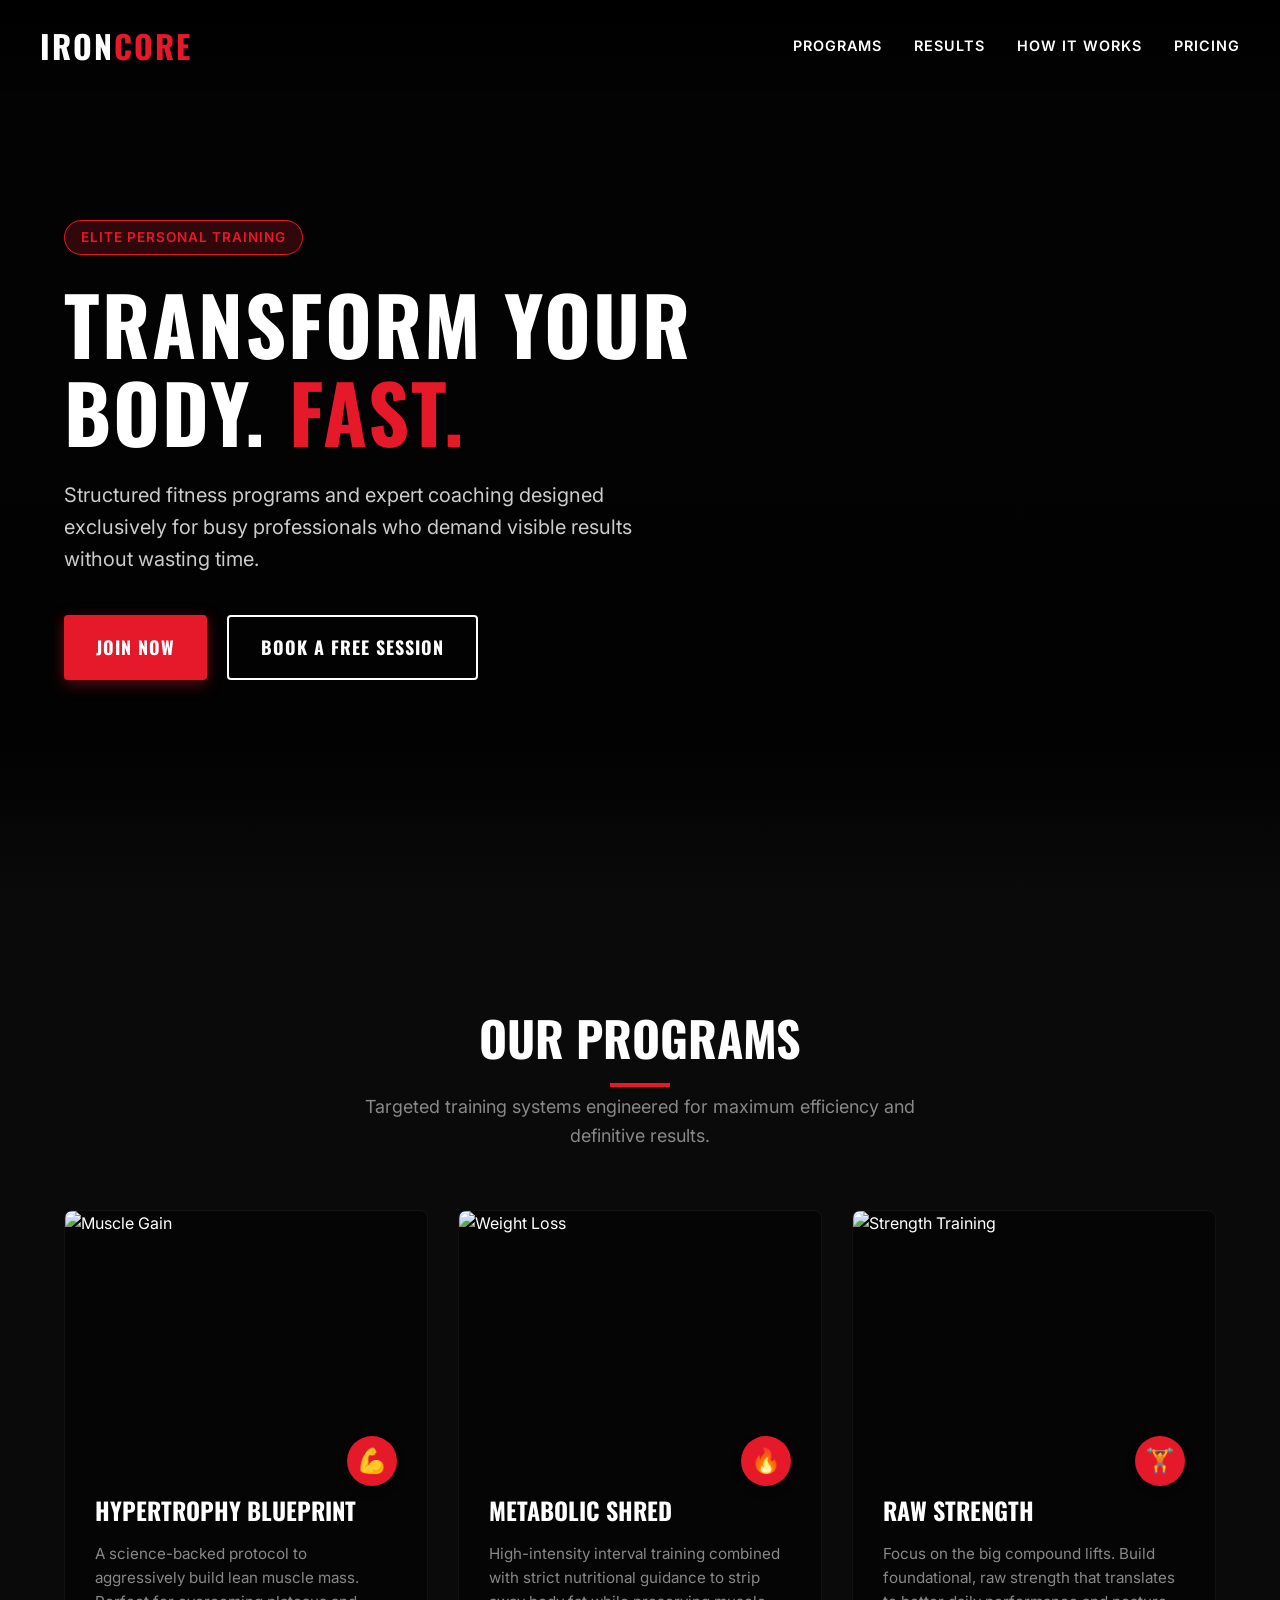
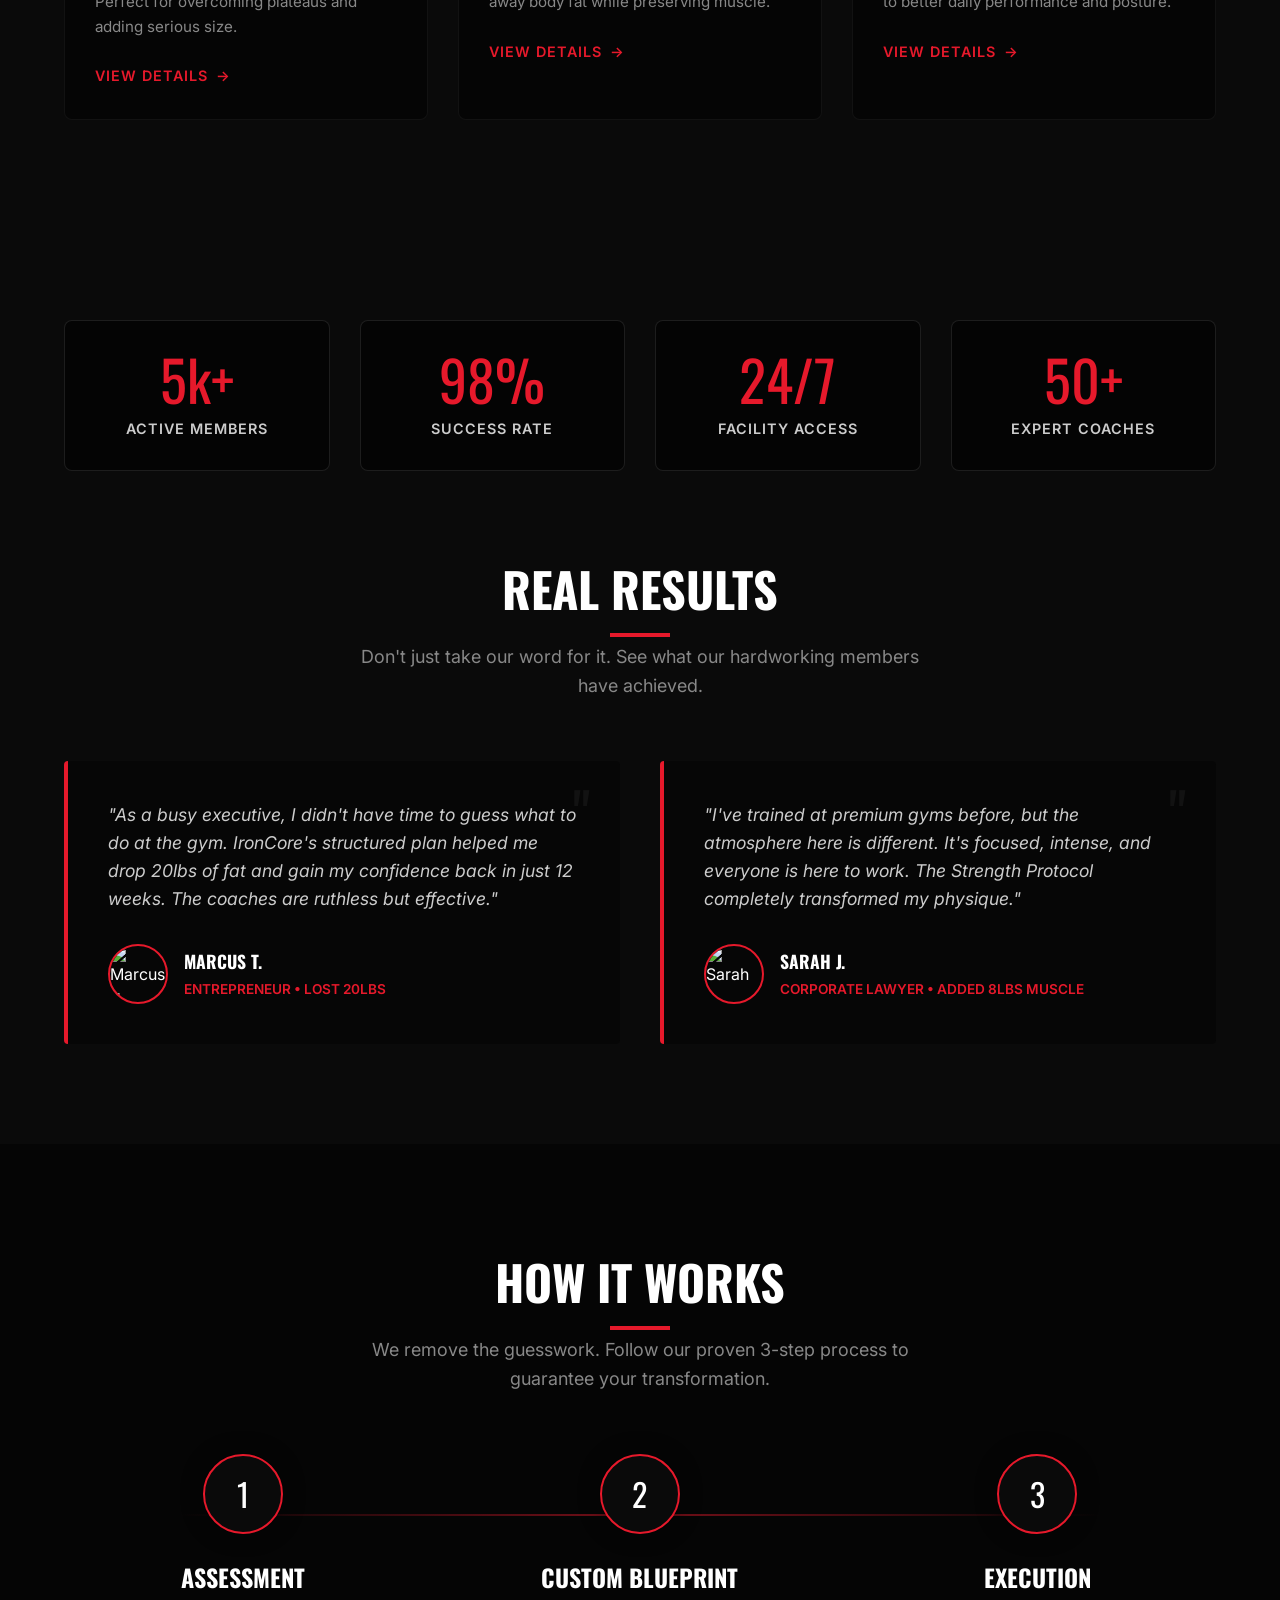
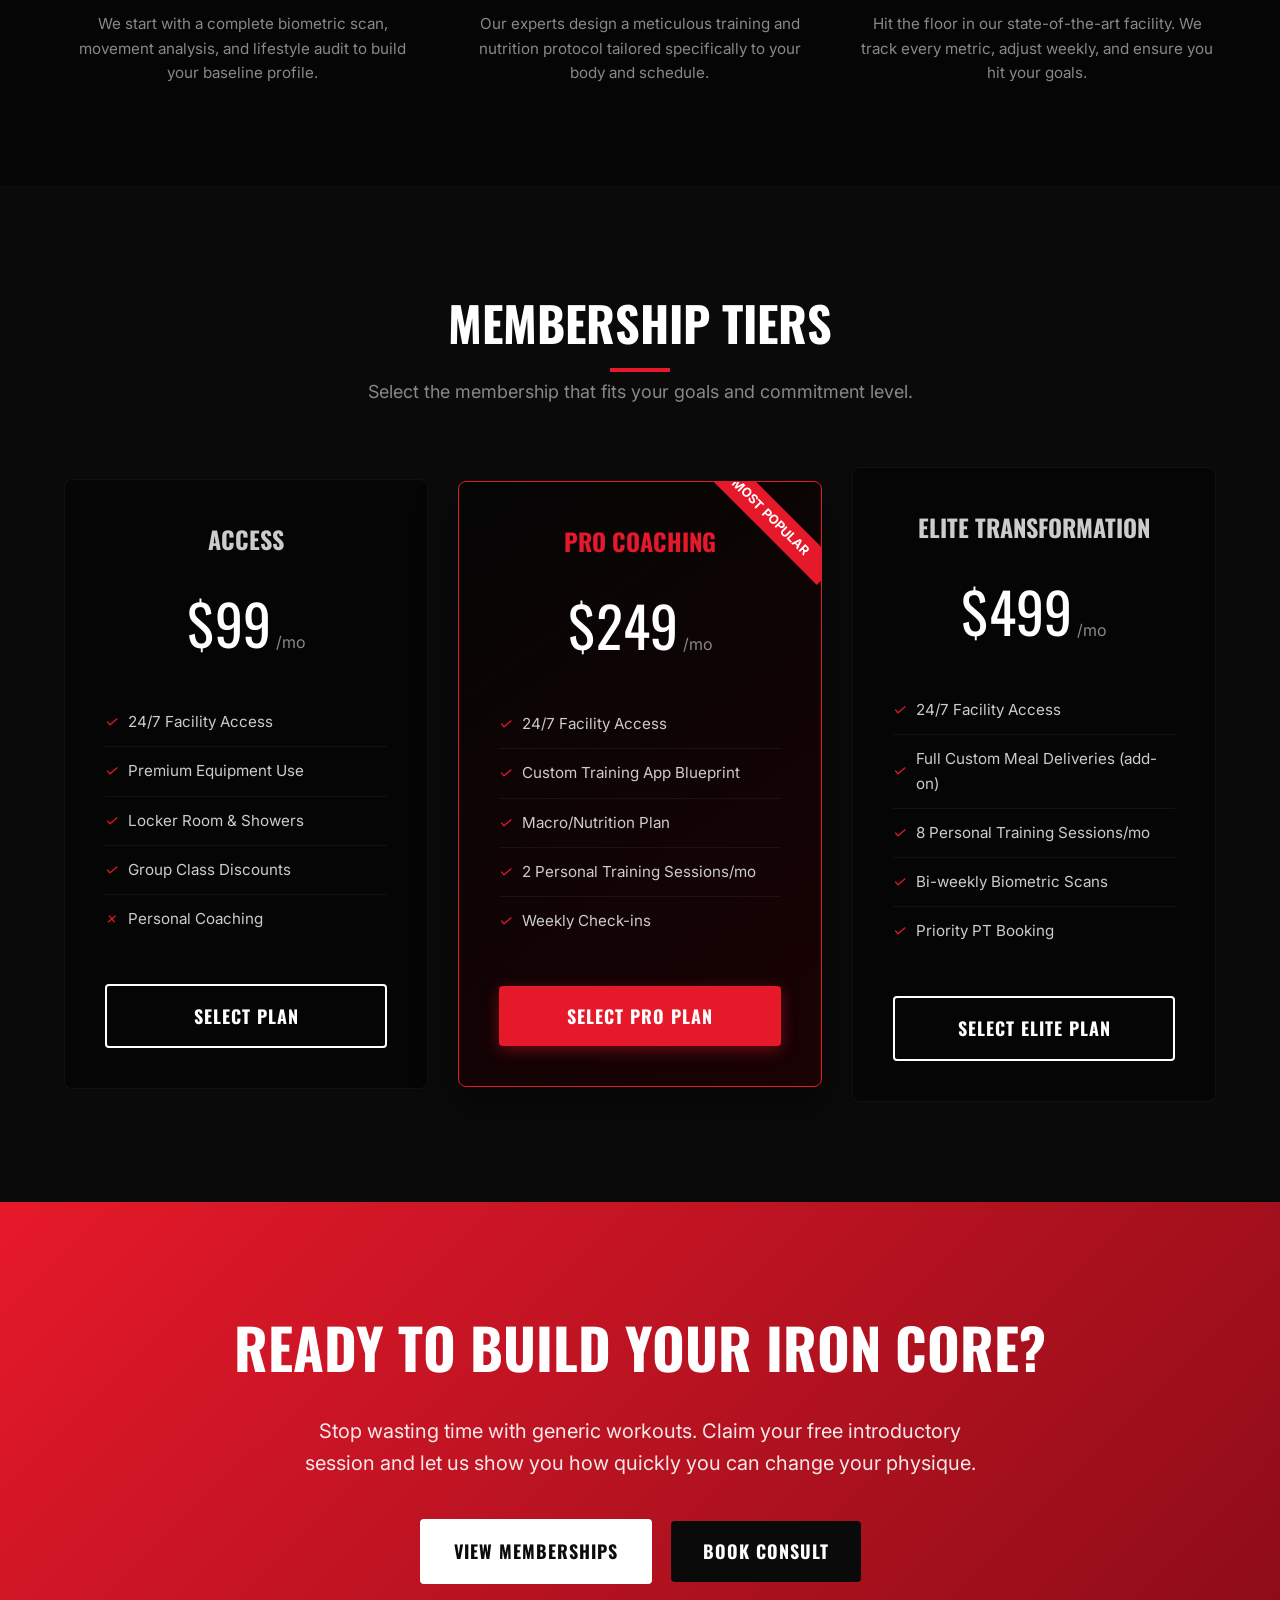
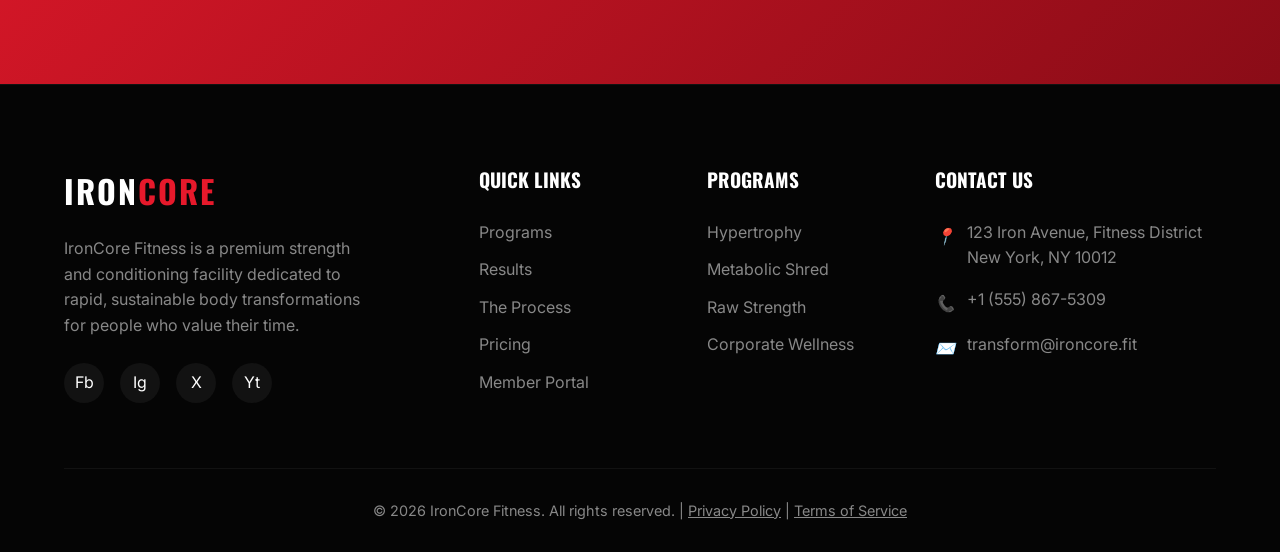
==== index.html @ 18765b63 "Initial commit: Add IronCore Fitness landing page" ====
<!DOCTYPE html>
<html lang="en">
<head>
    <meta charset="UTF-8">
    <meta name="viewport" content="width=device-width, initial-scale=1.0">
    <title>IronCore Fitness | Achieve Your Ultimate Physique</title>
    <meta name="description" content="Structured fitness programs and personal training for busy professionals seeking fast, visible results.">
    <!-- Google Fonts -->
    <link rel="preconnect" href="https://fonts.googleapis.com">
    <link rel="preconnect" href="https://fonts.gstatic.com" crossorigin>
    <link href="https://fonts.googleapis.com/css2?family=Oswald:wght@500;700&family=Inter:wght@400;500;600;700&display=swap" rel="stylesheet">
    
    <style>
        /* CSS Variables */
        :root {
            --primary-red: #E6192B;
            --primary-red-hover: #BF101E;
            --dark-bg: #0A0A0A;
            --darker-bg: #050505;
            --light-bg: #F5F5F5;
            --white: #FFFFFF;
            --gray: #888888;
            --light-gray: #CCCCCC;
            --font-heading: 'Oswald', sans-serif;
            --font-body: 'Inter', sans-serif;
            --transition: all 0.3s cubic-bezier(0.25, 0.8, 0.25, 1);
        }

        /* Reset & Base Styles */
        * {
            margin: 0;
            padding: 0;
            box-sizing: border-box;
        }

        html {
            scroll-behavior: smooth;
        }

        body {
            font-family: var(--font-body);
            color: var(--white);
            background-color: var(--dark-bg);
            line-height: 1.6;
            overflow-x: hidden;
        }

        h1, h2, h3, h4, .logo {
            font-family: var(--font-heading);
            text-transform: uppercase;
        }

        a {
            text-decoration: none;
            color: inherit;
        }

        ul {
            list-style: none;
        }

        img {
            max-width: 100%;
            display: block;
        }

        /* Layout Utility */
        .container {
            width: 100%;
            max-width: 1200px;
            margin: 0 auto;
            padding: 0 24px;
        }

        .section-header {
            text-align: center;
            margin-bottom: 60px;
        }

        .section-title {
            font-size: 3rem;
            margin-bottom: 16px;
            color: var(--white);
            position: relative;
            display: inline-block;
        }

        .section-title::after {
            content: '';
            position: absolute;
            bottom: -10px;
            left: 50%;
            transform: translateX(-50%);
            width: 60px;
            height: 4px;
            background-color: var(--primary-red);
        }

        .section-subtitle {
            color: var(--gray);
            font-size: 1.125rem;
            max-width: 600px;
            margin: 0 auto;
        }

        /* Buttons */
        .btn {
            display: inline-flex;
            align-items: center;
            justify-content: center;
            padding: 16px 32px;
            font-size: 1.125rem;
            font-weight: 700;
            text-transform: uppercase;
            font-family: var(--font-heading);
            cursor: pointer;
            transition: var(--transition);
            border: none;
            border-radius: 4px;
            letter-spacing: 1px;
        }

        .btn-primary {
            background-color: var(--primary-red);
            color: var(--white);
            box-shadow: 0 4px 15px rgba(230, 25, 43, 0.4);
        }

        .btn-primary:hover {
            background-color: var(--primary-red-hover);
            transform: translateY(-3px);
            box-shadow: 0 8px 25px rgba(230, 25, 43, 0.6);
        }

        .btn-outline {
            background-color: transparent;
            color: var(--white);
            border: 2px solid var(--white);
        }

        .btn-outline:hover {
            background-color: var(--white);
            color: var(--dark-bg);
            transform: translateY(-3px);
        }

        /* Header Navigation */
        header {
            position: fixed;
            top: 0;
            left: 0;
            width: 100%;
            z-index: 1000;
            transition: var(--transition);
            background: linear-gradient(to bottom, rgba(0,0,0,0.9), transparent);
        }

        header.scrolled {
            background-color: rgba(5, 5, 5, 0.95);
            backdrop-filter: blur(10px);
            box-shadow: 0 4px 20px rgba(0,0,0,0.5);
            padding: 10px 0;
        }

        .nav-container {
            display: flex;
            justify-content: space-between;
            align-items: center;
            padding: 20px 0;
            transition: padding 0.3s ease;
        }

        header.scrolled .nav-container {
            padding: 10px 0;
        }

        .logo {
            font-size: 2rem;
            font-weight: 700;
            color: var(--white);
            letter-spacing: 2px;
        }

        .logo span {
            color: var(--primary-red);
        }

        .nav-links {
            display: flex;
            gap: 32px;
            align-items: center;
        }

        .nav-links a {
            font-size: 0.9rem;
            font-weight: 600;
            text-transform: uppercase;
            letter-spacing: 1px;
            transition: color 0.3s;
            position: relative;
        }

        .nav-links a:hover {
            color: var(--primary-red);
        }

        .nav-links a::after {
            content: '';
            position: absolute;
            bottom: -5px;
            left: 0;
            width: 0;
            height: 2px;
            background-color: var(--primary-red);
            transition: width 0.3s;
        }

        .nav-links a:hover::after {
            width: 100%;
        }

        .mobile-menu-btn {
            display: none;
            background: none;
            border: none;
            color: var(--white);
            font-size: 1.5rem;
            cursor: pointer;
        }

        /* Hero Section */
        .hero {
            height: 100vh;
            min-height: 700px;
            position: relative;
            display: flex;
            align-items: center;
            background: linear-gradient(rgba(0, 0, 0, 0.7), rgba(0, 0, 0, 0.8)), url('https://images.unsplash.com/photo-1534438327276-14e5300c3a48?q=80&w=2070&auto=format&fit=crop') center/cover no-repeat;
        }

        .hero::after {
            content: '';
            position: absolute;
            bottom: 0;
            left: 0;
            width: 100%;
            height: 150px;
            background: linear-gradient(to top, var(--dark-bg), transparent);
        }

        .hero-content {
            position: relative;
            z-index: 10;
            max-width: 800px;
        }

        .hero-badge {
            display: inline-block;
            background-color: rgba(230, 25, 43, 0.2);
            color: var(--primary-red);
            border: 1px solid var(--primary-red);
            padding: 6px 16px;
            border-radius: 20px;
            font-weight: 600;
            font-size: 0.85rem;
            text-transform: uppercase;
            letter-spacing: 1px;
            margin-bottom: 24px;
            animation: fadeInDown 1s ease;
        }

        .hero h1 {
            font-size: 5rem;
            line-height: 1.1;
            margin-bottom: 24px;
            letter-spacing: 2px;
            animation: fadeInUp 1s ease 0.2s both;
        }

        .hero h1 span {
            color: var(--primary-red);
        }

        .hero p {
            font-size: 1.25rem;
            color: var(--light-gray);
            margin-bottom: 40px;
            max-width: 600px;
            animation: fadeInUp 1s ease 0.4s both;
        }

        .hero-ctas {
            display: flex;
            gap: 20px;
            animation: fadeInUp 1s ease 0.6s both;
        }

        /* Programs Section */
        .programs {
            padding: 100px 0;
            background-color: var(--dark-bg);
            position: relative;
        }

        .programs-grid {
            display: grid;
            grid-template-columns: repeat(3, 1fr);
            gap: 30px;
        }

        .program-card {
            background-color: var(--darker-bg);
            border: 1px solid rgba(255, 255, 255, 0.05);
            border-radius: 8px;
            overflow: hidden;
            transition: var(--transition);
            position: relative;
        }

        .program-card:hover {
            transform: translateY(-10px);
            border-color: rgba(230, 25, 43, 0.5);
            box-shadow: 0 15px 30px rgba(0,0,0,0.5);
        }

        .program-img {
            height: 250px;
            position: relative;
            overflow: hidden;
        }

        .program-img img {
            width: 100%;
            height: 100%;
            object-fit: cover;
            transition: transform 0.5s ease;
        }

        .program-card:hover .program-img img {
            transform: scale(1.1);
        }

        .program-content {
            padding: 30px;
            position: relative;
        }

        .program-icon {
            position: absolute;
            top: -25px;
            right: 30px;
            width: 50px;
            height: 50px;
            background-color: var(--primary-red);
            border-radius: 50%;
            display: flex;
            align-items: center;
            justify-content: center;
            box-shadow: 0 4px 10px rgba(0,0,0,0.3);
            font-size: 24px;
        }

        .program-title {
            font-size: 1.5rem;
            margin-bottom: 12px;
        }

        .program-desc {
            color: var(--gray);
            margin-bottom: 24px;
            font-size: 0.95rem;
        }

        .program-link {
            color: var(--primary-red);
            font-weight: 600;
            text-transform: uppercase;
            font-size: 0.9rem;
            letter-spacing: 1px;
            display: inline-flex;
            align-items: center;
            gap: 8px;
        }

        .program-link::after {
            content: '→';
            transition: transform 0.3s;
        }

        .program-card:hover .program-link::after {
            transform: translateX(5px);
        }

        /* Results / Stats Section */
        .results {
            padding: 100px 0;
            background: linear-gradient(rgba(10, 10, 10, 0.9), rgba(10, 10, 10, 0.9)), url('https://images.unsplash.com/photo-1571019614242-c5c5dee9f50b?q=80&w=2070&auto=format&fit=crop') center/cover fixed;
        }

        .stats-grid {
            display: grid;
            grid-template-columns: repeat(4, 1fr);
            gap: 30px;
            margin-bottom: 80px;
            text-align: center;
        }

        .stat-item {
            padding: 30px;
            background-color: rgba(0, 0, 0, 0.6);
            border-radius: 8px;
            border: 1px solid rgba(255, 255, 255, 0.1);
        }

        .stat-number {
            font-family: var(--font-heading);
            font-size: 3.5rem;
            color: var(--primary-red);
            margin-bottom: 10px;
            line-height: 1;
        }

        .stat-label {
            font-weight: 600;
            text-transform: uppercase;
            letter-spacing: 1px;
            color: var(--light-gray);
            font-size: 0.9rem;
        }

        .testimonials {
            display: grid;
            grid-template-columns: repeat(2, 1fr);
            gap: 40px;
        }

        .testimonial-card {
            background-color: rgba(5, 5, 5, 0.8);
            border-left: 4px solid var(--primary-red);
            padding: 40px;
            border-radius: 4px;
            position: relative;
        }

        .quote-icon {
            position: absolute;
            top: 20px;
            right: 30px;
            font-family: var(--font-heading);
            font-size: 4rem;
            color: rgba(255, 255, 255, 0.05);
            line-height: 1;
        }

        .testimonial-text {
            font-size: 1.1rem;
            font-style: italic;
            color: var(--light-gray);
            margin-bottom: 30px;
            position: relative;
            z-index: 2;
        }

        .client-info {
            display: flex;
            align-items: center;
            gap: 16px;
        }

        .client-img {
            width: 60px;
            height: 60px;
            border-radius: 50%;
            object-fit: cover;
            border: 2px solid var(--primary-red);
        }

        .client-details h4 {
            font-size: 1.1rem;
            margin-bottom: 4px;
        }

        .client-details p {
            color: var(--primary-red);
            font-size: 0.85rem;
            font-weight: 600;
            text-transform: uppercase;
        }

        /* How It Works Section */
        .process {
            padding: 100px 0;
            background-color: var(--darker-bg);
        }

        .process-steps {
            display: grid;
            grid-template-columns: repeat(3, 1fr);
            gap: 40px;
            position: relative;
        }

        .process-steps::before {
            content: '';
            position: absolute;
            top: 60px;
            left: 10%;
            right: 10%;
            height: 2px;
            background: linear-gradient(90deg, transparent, rgba(230, 25, 43, 0.5), transparent);
            z-index: 1;
        }

        .step {
            text-align: center;
            position: relative;
            z-index: 2;
        }

        .step-number {
            width: 80px;
            height: 80px;
            background-color: var(--dark-bg);
            border: 2px solid var(--primary-red);
            border-radius: 50%;
            display: flex;
            align-items: center;
            justify-content: center;
            font-family: var(--font-heading);
            font-size: 2rem;
            color: var(--white);
            margin: 0 auto 24px;
            box-shadow: 0 0 20px rgba(0,0,0,0.5);
            transition: var(--transition);
        }

        .step:hover .step-number {
            background-color: var(--primary-red);
            transform: scale(1.1);
        }

        .step-title {
            font-size: 1.5rem;
            margin-bottom: 16px;
        }

        .step-desc {
            color: var(--gray);
            font-size: 0.95rem;
        }

        /* Pricing Section */
        .pricing {
            padding: 100px 0;
            background-color: var(--dark-bg);
        }

        .pricing-grid {
            display: grid;
            grid-template-columns: repeat(3, 1fr);
            gap: 30px;
            align-items: center;
        }

        .pricing-card {
            background-color: var(--darker-bg);
            border: 1px solid rgba(255, 255, 255, 0.05);
            border-radius: 8px;
            padding: 40px;
            text-align: center;
            transition: var(--transition);
        }

        .pricing-card.featured {
            background: linear-gradient(145deg, var(--darker-bg), #1a0204);
            border-color: var(--primary-red);
            transform: scale(1.05);
            position: relative;
            overflow: hidden;
            box-shadow: 0 20px 40px rgba(0,0,0,0.4);
        }

        .featured-badge {
            position: absolute;
            top: 20px;
            right: -30px;
            background-color: var(--primary-red);
            color: var(--white);
            padding: 5px 30px;
            font-size: 0.8rem;
            font-weight: 700;
            text-transform: uppercase;
            transform: rotate(45deg);
        }

        .pricing-card:hover:not(.featured) {
            border-color: rgba(255,255,255,0.2);
            transform: translateY(-5px);
        }

        .tier-name {
            font-size: 1.5rem;
            color: var(--light-gray);
            margin-bottom: 20px;
        }

        .featured .tier-name {
            color: var(--primary-red);
        }

        .tier-price {
            font-family: var(--font-heading);
            font-size: 3.5rem;
            margin-bottom: 30px;
            display: flex;
            justify-content: center;
            align-items: baseline;
        }

        .tier-price span {
            font-size: 1rem;
            color: var(--gray);
            font-family: var(--font-body);
            text-transform: none;
            margin-left: 5px;
        }

        .tier-features {
            margin-bottom: 40px;
            text-align: left;
        }

        .tier-features li {
            padding: 12px 0;
            border-bottom: 1px solid rgba(255,255,255,0.05);
            color: var(--light-gray);
            font-size: 0.95rem;
            display: flex;
            align-items: center;
            gap: 10px;
        }

        .tier-features li i {
            color: var(--primary-red);
        }

        .tier-features li:last-child {
            border-bottom: none;
        }

        .pricing-card .btn {
            width: 100%;
        }

        /* Final CTA */
        .final-cta {
            padding: 100px 0;
            background: linear-gradient(135deg, var(--primary-red) 0%, #8a0c17 100%);
            text-align: center;
        }

        .final-cta h2 {
            font-size: 3.5rem;
            margin-bottom: 24px;
            color: var(--white);
        }

        .final-cta p {
            font-size: 1.25rem;
            margin-bottom: 40px;
            max-width: 700px;
            margin-left: auto;
            margin-right: auto;
            color: rgba(255, 255, 255, 0.9);
        }

        .final-cta .btn-outline {
            border-color: var(--white);
            color: var(--dark-bg);
            background-color: var(--white);
        }

        .final-cta .btn-outline:hover {
            background-color: transparent;
            color: var(--white);
        }

        /* Footer */
        footer {
            background-color: var(--darker-bg);
            padding: 80px 0 30px;
            border-top: 1px solid rgba(255, 255, 255, 0.05);
        }

        .footer-grid {
            display: grid;
            grid-template-columns: 2fr 1fr 1fr 1.5fr;
            gap: 40px;
            margin-bottom: 60px;
        }

        .footer-logo {
            margin-bottom: 20px;
            display: block;
        }

        .footer-about {
            color: var(--gray);
            margin-bottom: 24px;
            max-width: 300px;
        }

        .social-links {
            display: flex;
            gap: 16px;
        }

        .social-links a {
            width: 40px;
            height: 40px;
            border-radius: 50%;
            background-color: rgba(255,255,255,0.05);
            display: flex;
            align-items: center;
            justify-content: center;
            transition: var(--transition);
            color: var(--white);
        }

        .social-links a:hover {
            background-color: var(--primary-red);
            transform: translateY(-3px);
        }

        .footer-heading {
            font-size: 1.2rem;
            margin-bottom: 24px;
            color: var(--white);
        }

        .footer-links li {
            margin-bottom: 12px;
        }

        .footer-links a {
            color: var(--gray);
            transition: var(--transition);
        }

        .footer-links a:hover {
            color: var(--primary-red);
            padding-left: 5px;
        }

        .contact-info li {
            display: flex;
            align-items: flex-start;
            gap: 12px;
            color: var(--gray);
            margin-bottom: 16px;
        }

        .contact-info i {
            color: var(--primary-red);
            margin-top: 4px;
        }

        .footer-bottom {
            text-align: center;
            padding-top: 30px;
            border-top: 1px solid rgba(255, 255, 255, 0.05);
            color: var(--gray);
            font-size: 0.9rem;
        }

        /* Animations */
        @keyframes fadeInUp {
            from {
                opacity: 0;
                transform: translateY(30px);
            }
            to {
                opacity: 1;
                transform: translateY(0);
            }
        }

        @keyframes fadeInDown {
            from {
                opacity: 0;
                transform: translateY(-20px);
            }
            to {
                opacity: 1;
                transform: translateY(0);
            }
        }

        .fade-in {
            opacity: 0;
            transform: translateY(30px);
            transition: opacity 0.8s ease, transform 0.8s ease;
        }

        .fade-in.visible {
            opacity: 1;
            transform: translateY(0);
        }

        /* Responsive */
        @media (max-width: 1024px) {
            .hero h1 { font-size: 4rem; }
            .programs-grid { grid-template-columns: repeat(2, 1fr); }
            .stats-grid { grid-template-columns: repeat(2, 1fr); }
            .pricing-grid { grid-template-columns: repeat(2, 1fr); }
            .footer-grid { grid-template-columns: 1fr 1fr; }
        }

        @media (max-width: 768px) {
            .hero h1 { font-size: 3rem; }
            .hero p { font-size: 1.1rem; }
            .hero-ctas { flex-direction: column; width: 100%; max-width: 300px; }
            
            .mobile-menu-btn { display: block; }
            .nav-links {
                position: absolute;
                top: 100%;
                left: 0;
                width: 100%;
                background-color: var(--darker-bg);
                flex-direction: column;
                padding: 20px 0;
                clip-path: polygon(0 0, 100% 0, 100% 0, 0 0);
                transition: clip-path 0.4s ease-in-out;
            }
            .nav-links.active {
                clip-path: polygon(0 0, 100% 0, 100% 100%, 0 100%);
            }
            
            .programs-grid, .stats-grid, .testimonials, .process-steps, .pricing-grid, .footer-grid {
                grid-template-columns: 1fr;
            }
            
            .process-steps::before { display: none; }
            
            .pricing-card.featured { transform: scale(1); }
            
            .section-title { font-size: 2.5rem; }
        }
    </style>
</head>
<body>

    <!-- Navigation -->
    <header id="header">
        <div class="container nav-container">
            <a href="#" class="logo">Iron<span>Core</span></a>
            
            <button class="mobile-menu-btn" id="mobileMenuBtn">
                ☰
            </button>
            
            <nav>
                <ul class="nav-links" id="navLinks">
                    <li><a href="#programs">Programs</a></li>
                    <li><a href="#results">Results</a></li>
                    <li><a href="#how-it-works">How It Works</a></li>
                    <li><a href="#pricing">Pricing</a></li>
                </ul>
            </nav>
        </div>
    </header>

    <!-- Hero Section -->
    <section class="hero">
        <div class="container relative">
            <div class="hero-content">
                <span class="hero-badge">Elite Personal Training</span>
                <h1>Transform Your Body. <span>Fast.</span></h1>
                <p>Structured fitness programs and expert coaching designed exclusively for busy professionals who demand visible results without wasting time.</p>
                <div class="hero-ctas">
                    <a href="#pricing" class="btn btn-primary">Join Now</a>
                    <a href="#contact" class="btn btn-outline">Book a Free Session</a>
                </div>
            </div>
        </div>
    </section>

    <!-- Programs Section -->
    <section id="programs" class="programs">
        <div class="container">
            <div class="section-header fade-in">
                <h2 class="section-title">Our Programs</h2>
                <p class="section-subtitle">Targeted training systems engineered for maximum efficiency and definitive results.</p>
            </div>
            
            <div class="programs-grid">
                <!-- Program 1 -->
                <div class="program-card fade-in">
                    <div class="program-img">
                        <img src="https://images.unsplash.com/photo-1581009146145-b5ef050c2e1e?q=80&w=1000&auto=format&fit=crop" alt="Muscle Gain">
                    </div>
                    <div class="program-content">
                        <div class="program-icon">💪</div>
                        <h3 class="program-title">Hypertrophy Blueprint</h3>
                        <p class="program-desc">A science-backed protocol to aggressively build lean muscle mass. Perfect for overcoming plateaus and adding serious size.</p>
                        <a href="#pricing" class="program-link">View Details</a>
                    </div>
                </div>

                <!-- Program 2 -->
                <div class="program-card fade-in" style="transition-delay: 0.1s;">
                    <div class="program-img">
                        <img src="https://images.unsplash.com/photo-1601422407692-ec4eeec1d9b3?q=80&w=1000&auto=format&fit=crop" alt="Weight Loss">
                    </div>
                    <div class="program-content">
                        <div class="program-icon">🔥</div>
                        <h3 class="program-title">Metabolic Shred</h3>
                        <p class="program-desc">High-intensity interval training combined with strict nutritional guidance to strip away body fat while preserving muscle.</p>
                        <a href="#pricing" class="program-link">View Details</a>
                    </div>
                </div>

                <!-- Program 3 -->
                <div class="program-card fade-in" style="transition-delay: 0.2s;">
                    <div class="program-img">
                        <img src="https://images.unsplash.com/photo-1526506159807-1c00ba4ce19f?q=80&w=1000&auto=format&fit=crop" alt="Strength Training">
                    </div>
                    <div class="program-content">
                        <div class="program-icon">🏋️</div>
                        <h3 class="program-title">Raw Strength</h3>
                        <p class="program-desc">Focus on the big compound lifts. Build foundational, raw strength that translates to better daily performance and posture.</p>
                        <a href="#pricing" class="program-link">View Details</a>
                    </div>
                </div>
            </div>
        </div>
    </section>

    <!-- Results Section -->
    <section id="results" class="results">
        <div class="container">
            <div class="stats-grid fade-in">
                <div class="stat-item">
                    <div class="stat-number">5k+</div>
                    <div class="stat-label">Active Members</div>
                </div>
                <div class="stat-item">
                    <div class="stat-number">98%</div>
                    <div class="stat-label">Success Rate</div>
                </div>
                <div class="stat-item">
                    <div class="stat-number">24/7</div>
                    <div class="stat-label">Facility Access</div>
                </div>
                <div class="stat-item">
                    <div class="stat-number">50+</div>
                    <div class="stat-label">Expert Coaches</div>
                </div>
            </div>

            <div class="section-header fade-in">
                <h2 class="section-title">Real Results</h2>
                <p class="section-subtitle">Don't just take our word for it. See what our hardworking members have achieved.</p>
            </div>

            <div class="testimonials">
                <div class="testimonial-card fade-in">
                    <div class="quote-icon">"</div>
                    <p class="testimonial-text">"As a busy executive, I didn't have time to guess what to do at the gym. IronCore's structured plan helped me drop 20lbs of fat and gain my confidence back in just 12 weeks. The coaches are ruthless but effective."</p>
                    <div class="client-info">
                        <img src="https://randomuser.me/api/portraits/men/32.jpg" alt="Marcus T." class="client-img">
                        <div class="client-details">
                            <h4>Marcus T.</h4>
                            <p>Entrepreneur • Lost 20lbs</p>
                        </div>
                    </div>
                </div>

                <div class="testimonial-card fade-in" style="transition-delay: 0.2s;">
                    <div class="quote-icon">"</div>
                    <p class="testimonial-text">"I've trained at premium gyms before, but the atmosphere here is different. It's focused, intense, and everyone is here to work. The Strength Protocol completely transformed my physique."</p>
                    <div class="client-info">
                        <img src="https://randomuser.me/api/portraits/women/44.jpg" alt="Sarah J." class="client-img">
                        <div class="client-details">
                            <h4>Sarah J.</h4>
                            <p>Corporate Lawyer • Added 8lbs Muscle</p>
                        </div>
                    </div>
                </div>
            </div>
        </div>
    </section>

    <!-- How It Works Section -->
    <section id="how-it-works" class="process">
        <div class="container">
            <div class="section-header fade-in">
                <h2 class="section-title">How It Works</h2>
                <p class="section-subtitle">We remove the guesswork. Follow our proven 3-step process to guarantee your transformation.</p>
            </div>

            <div class="process-steps">
                <div class="step fade-in">
                    <div class="step-number">1</div>
                    <h3 class="step-title">Assessment</h3>
                    <p class="step-desc">We start with a complete biometric scan, movement analysis, and lifestyle audit to build your baseline profile.</p>
                </div>
                <div class="step fade-in" style="transition-delay: 0.2s;">
                    <div class="step-number">2</div>
                    <h3 class="step-title">Custom Blueprint</h3>
                    <p class="step-desc">Our experts design a meticulous training and nutrition protocol tailored specifically to your body and schedule.</p>
                </div>
                <div class="step fade-in" style="transition-delay: 0.4s;">
                    <div class="step-number">3</div>
                    <h3 class="step-title">Execution</h3>
                    <p class="step-desc">Hit the floor in our state-of-the-art facility. We track every metric, adjust weekly, and ensure you hit your goals.</p>
                </div>
            </div>
        </div>
    </section>

    <!-- Pricing Section -->
    <section id="pricing" class="pricing">
        <div class="container">
            <div class="section-header fade-in">
                <h2 class="section-title">Membership Tiers</h2>
                <p class="section-subtitle">Select the membership that fits your goals and commitment level.</p>
            </div>

            <div class="pricing-grid">
                <!-- Basic -->
                <div class="pricing-card fade-in">
                    <h3 class="tier-name">Access</h3>
                    <div class="tier-price">$99<span>/mo</span></div>
                    <ul class="tier-features">
                        <li><i>✓</i> 24/7 Facility Access</li>
                        <li><i>✓</i> Premium Equipment Use</li>
                        <li><i>✓</i> Locker Room & Showers</li>
                        <li><i>✓</i> Group Class Discounts</li>
                        <li><i>✗</i> Personal Coaching</li>
                    </ul>
                    <a href="#" class="btn btn-outline">Select Plan</a>
                </div>

                <!-- Premium -->
                <div class="pricing-card featured fade-in" style="transition-delay: 0.1s;">
                    <div class="featured-badge">Most Popular</div>
                    <h3 class="tier-name">Pro Coaching</h3>
                    <div class="tier-price">$249<span>/mo</span></div>
                    <ul class="tier-features">
                        <li><i>✓</i> 24/7 Facility Access</li>
                        <li><i>✓</i> Custom Training App Blueprint</li>
                        <li><i>✓</i> Macro/Nutrition Plan</li>
                        <li><i>✓</i> 2 Personal Training Sessions/mo</li>
                        <li><i>✓</i> Weekly Check-ins</li>
                    </ul>
                    <a href="#" class="btn btn-primary">Select Pro Plan</a>
                </div>

                <!-- Elite -->
                <div class="pricing-card fade-in" style="transition-delay: 0.2s;">
                    <h3 class="tier-name">Elite Transformation</h3>
                    <div class="tier-price">$499<span>/mo</span></div>
                    <ul class="tier-features">
                        <li><i>✓</i> 24/7 Facility Access</li>
                        <li><i>✓</i> Full Custom Meal Deliveries (add-on)</li>
                        <li><i>✓</i> 8 Personal Training Sessions/mo</li>
                        <li><i>✓</i> Bi-weekly Biometric Scans</li>
                        <li><i>✓</i> Priority PT Booking</li>
                    </ul>
                    <a href="#" class="btn btn-outline">Select Elite Plan</a>
                </div>
            </div>
        </div>
    </section>

    <!-- Final CTA Section -->
    <section class="final-cta">
        <div class="container fade-in">
            <h2>Ready to Build Your Iron Core?</h2>
            <p>Stop wasting time with generic workouts. Claim your free introductory session and let us show you how quickly you can change your physique.</p>
            <a href="#pricing" class="btn btn-outline" style="margin-right: 15px;">View Memberships</a>
            <a href="#contact" class="btn btn-primary" style="background-color: var(--dark-bg); box-shadow: none;">Book Consult</a>
        </div>
    </section>

    <!-- Footer -->
    <footer>
        <div class="container">
            <div class="footer-grid">
                <div>
                    <a href="#" class="logo footer-logo">Iron<span>Core</span></a>
                    <p class="footer-about">IronCore Fitness is a premium strength and conditioning facility dedicated to rapid, sustainable body transformations for people who value their time.</p>
                    <div class="social-links">
                        <a href="#">Fb</a>
                        <a href="#">Ig</a>
                        <a href="#">X</a>
                        <a href="#">Yt</a>
                    </div>
                </div>
                
                <div>
                    <h4 class="footer-heading">Quick Links</h4>
                    <ul class="footer-links">
                        <li><a href="#programs">Programs</a></li>
                        <li><a href="#results">Results</a></li>
                        <li><a href="#how-it-works">The Process</a></li>
                        <li><a href="#pricing">Pricing</a></li>
                        <li><a href="#">Member Portal</a></li>
                    </ul>
                </div>

                <div>
                    <h4 class="footer-heading">Programs</h4>
                    <ul class="footer-links">
                        <li><a href="#">Hypertrophy</a></li>
                        <li><a href="#">Metabolic Shred</a></li>
                        <li><a href="#">Raw Strength</a></li>
                        <li><a href="#">Corporate Wellness</a></li>
                    </ul>
                </div>

                <div>
                    <h4 class="footer-heading">Contact Us</h4>
                    <ul class="contact-info">
                        <li>
                            <i>📍</i>
                            <span>123 Iron Avenue, Fitness District<br>New York, NY 10012</span>
                        </li>
                        <li>
                            <i>📞</i>
                            <span>+1 (555) 867-5309</span>
                        </li>
                        <li>
                            <i>✉️</i>
                            <span>transform@ironcore.fit</span>
                        </li>
                    </ul>
                </div>
            </div>
            <div class="footer-bottom">
                <p>&copy; 2026 IronCore Fitness. All rights reserved. | <a href="#" style="text-decoration: underline;">Privacy Policy</a> | <a href="#" style="text-decoration: underline;">Terms of Service</a></p>
            </div>
        </div>
    </footer>

    <!-- Minimal JavaScript -->
    <script>
        // Header scroll effect
        const header = document.getElementById('header');
        window.addEventListener('scroll', () => {
            if (window.scrollY > 50) {
                header.classList.add('scrolled');
            } else {
                header.classList.remove('scrolled');
            }
        });

        // Mobile menu toggle
        const mobileMenuBtn = document.getElementById('mobileMenuBtn');
        const navLinks = document.getElementById('navLinks');
        
        mobileMenuBtn.addEventListener('click', () => {
            navLinks.classList.toggle('active');
            mobileMenuBtn.innerHTML = navLinks.classList.contains('active') ? '✕' : '☰';
        });

        // Close mobile menu on link click
        document.querySelectorAll('.nav-links a').forEach(link => {
            link.addEventListener('click', () => {
                navLinks.classList.remove('active');
                mobileMenuBtn.innerHTML = '☰';
            });
        });

        // Fade in animation observer
        const observerOptions = {
            root: null,
            rootMargin: '0px',
            threshold: 0.15
        };

        const observer = new IntersectionObserver((entries, observer) => {
            entries.forEach(entry => {
                if (entry.isIntersecting) {
                    entry.target.classList.add('visible');
                    observer.unobserve(entry.target);
                }
            });
        }, observerOptions);

        document.querySelectorAll('.fade-in').forEach(element => {
            observer.observe(element);
        });
    </script>
</body>
</html>
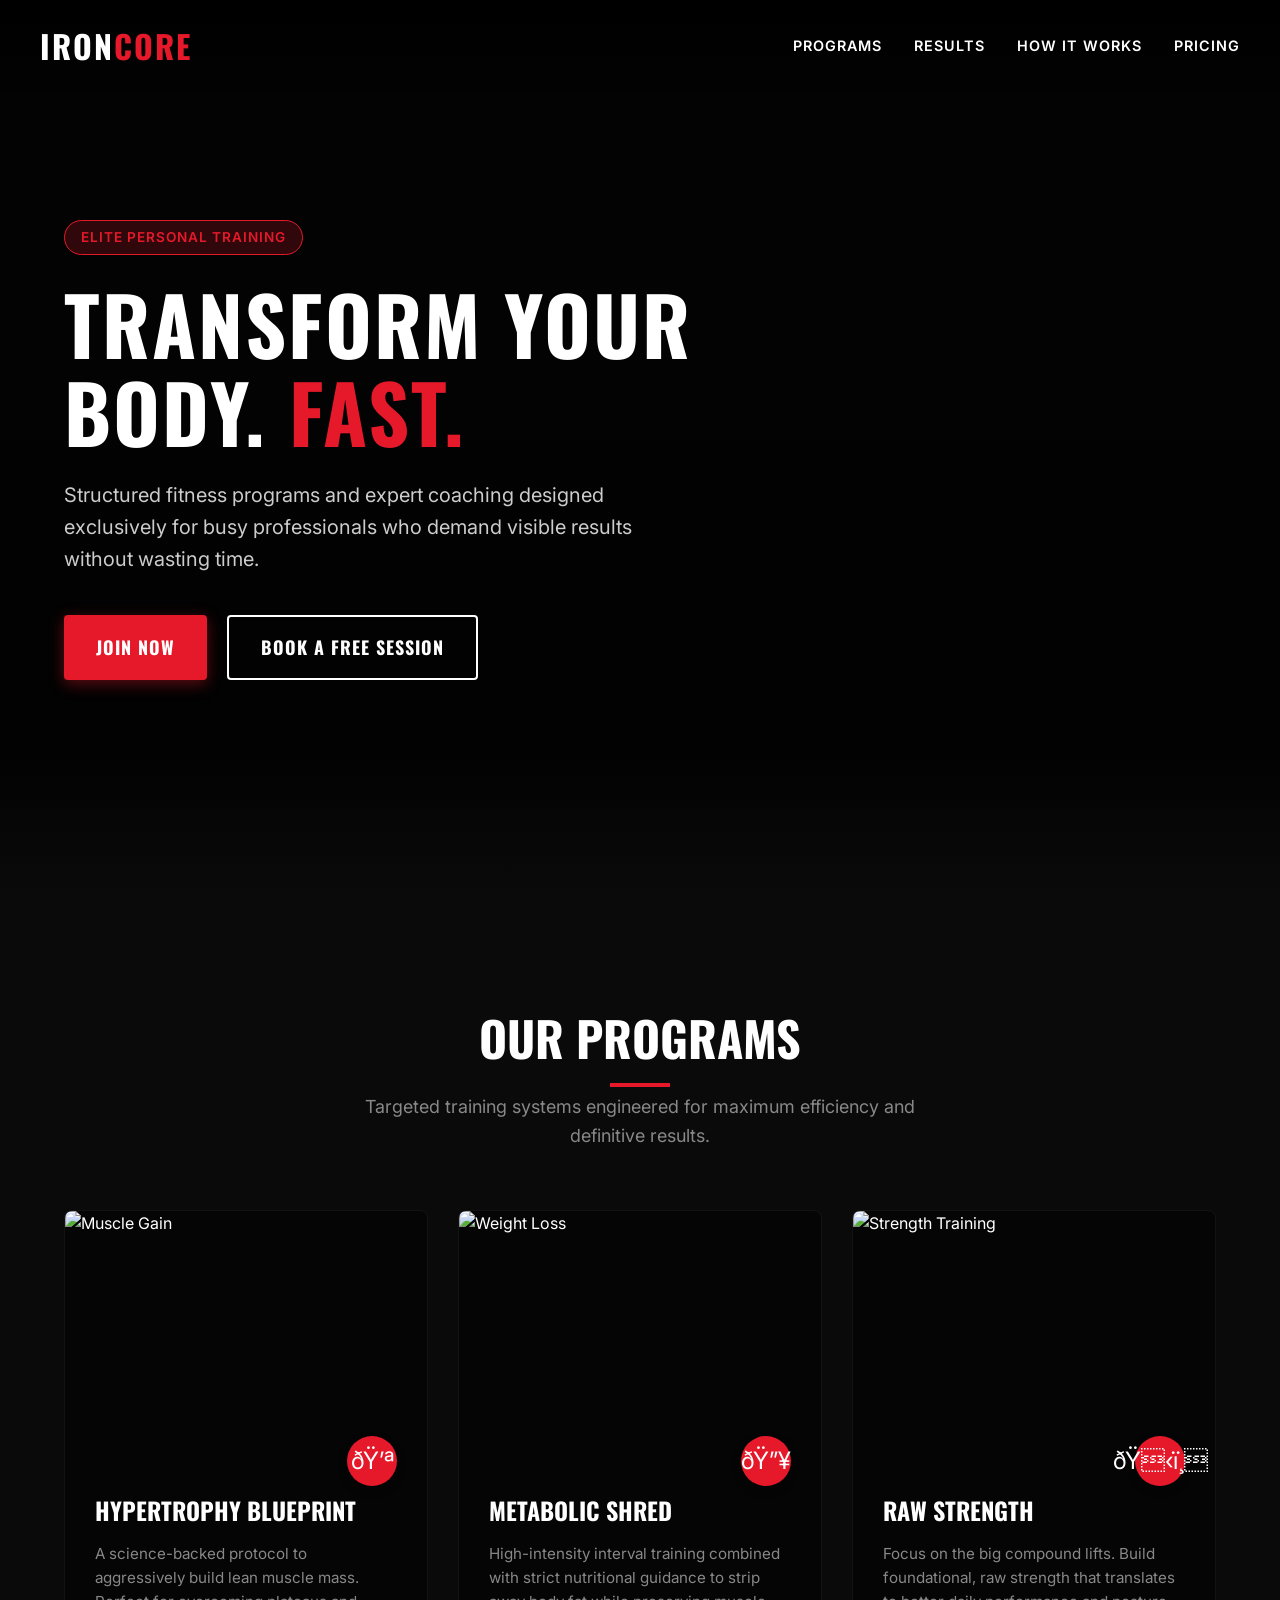
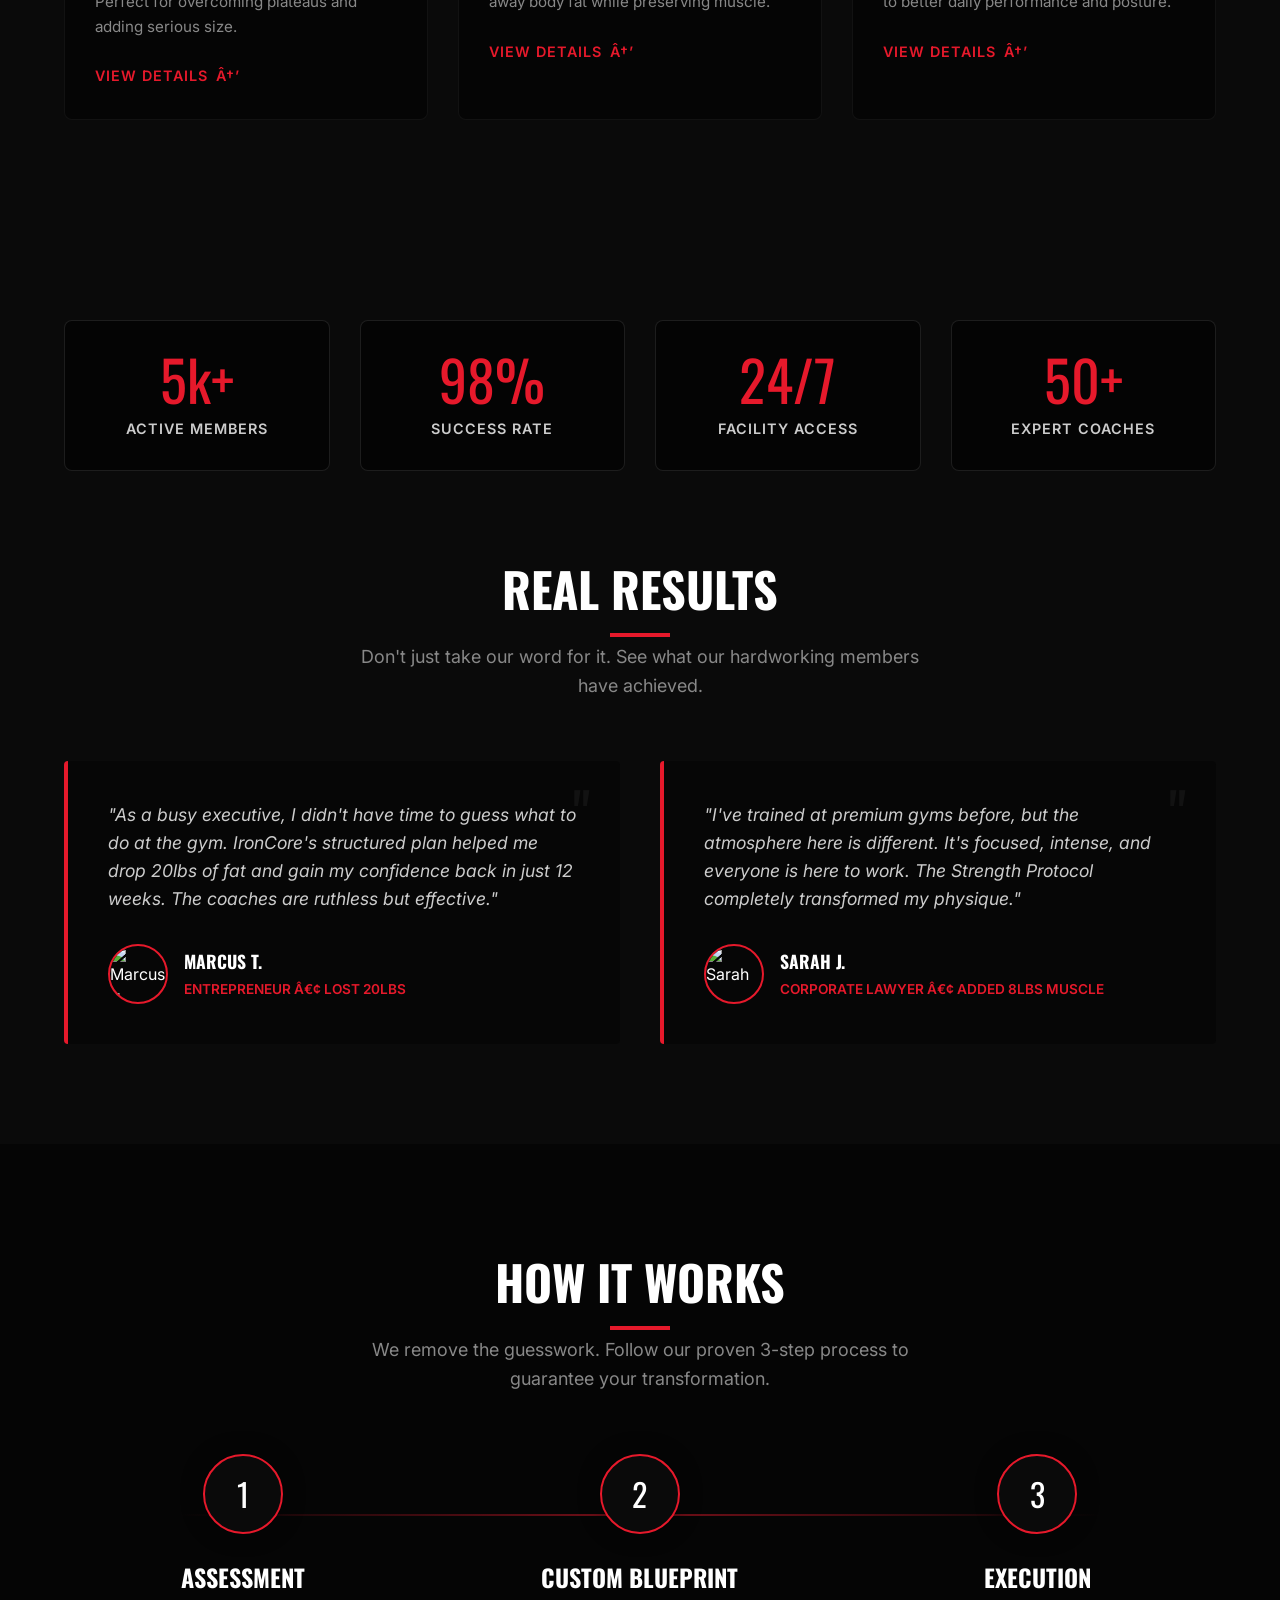
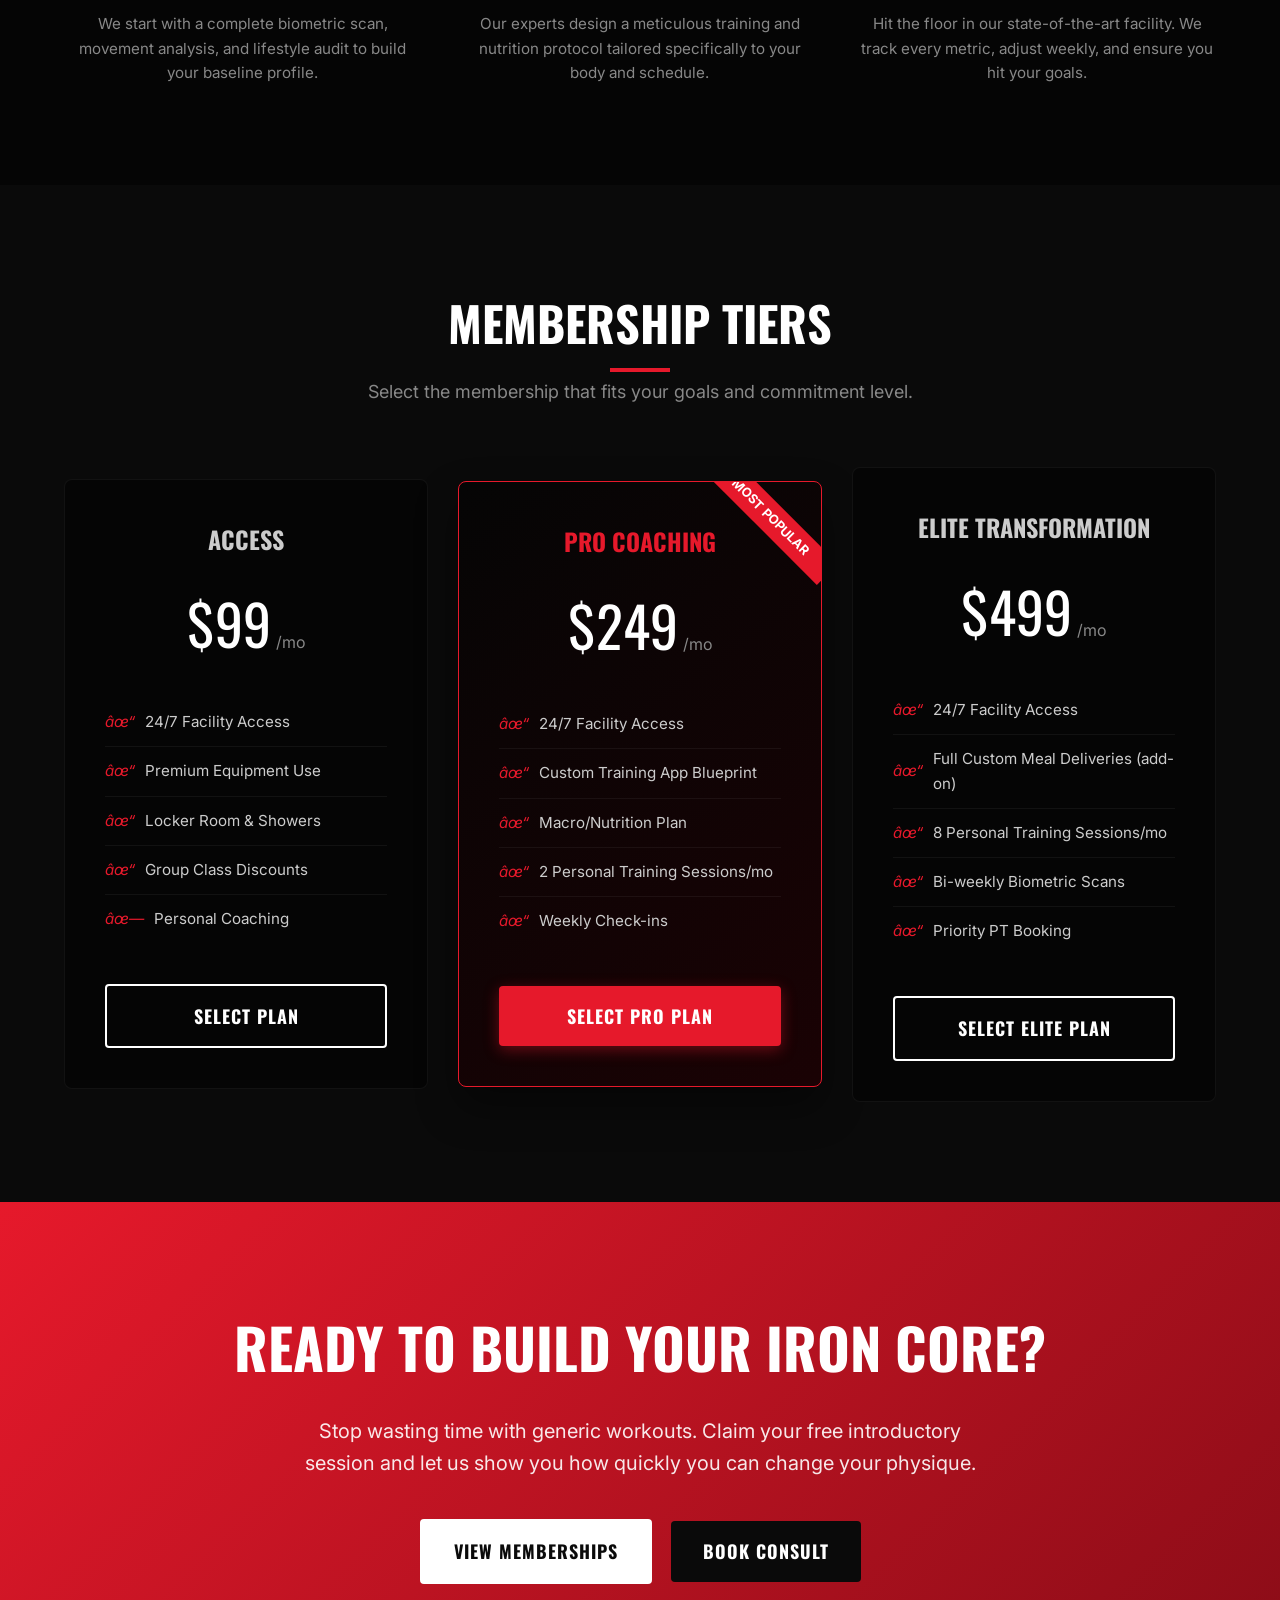
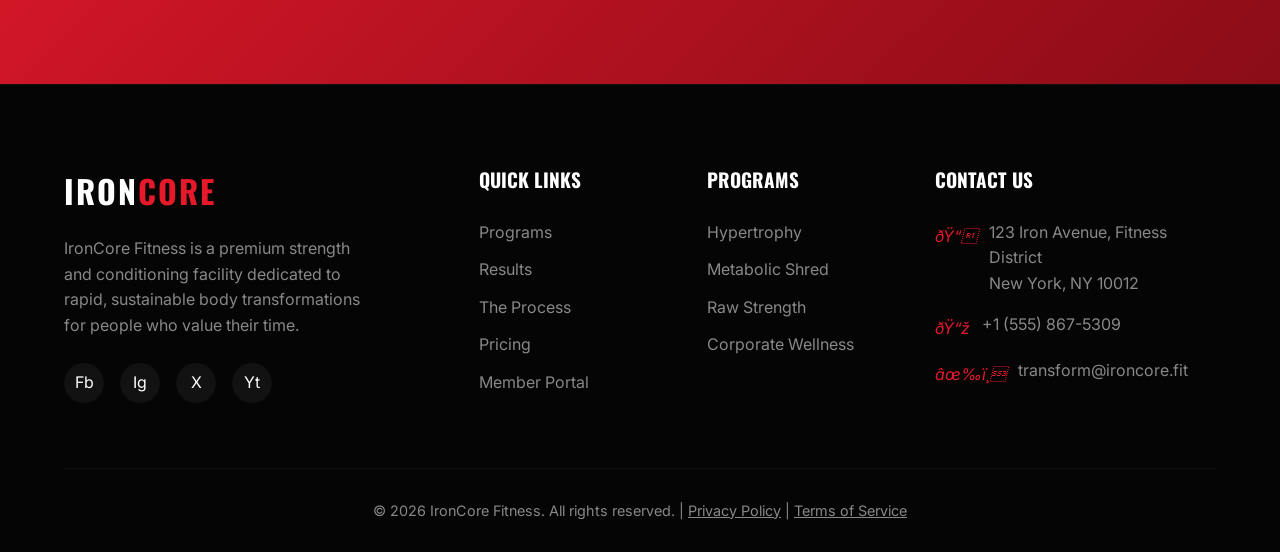
==== commit 800a84c1: "Extract CSS to style.css and add custom SVG favicon" ====
--- a/index.html
+++ b/index.html
@@ -1,4 +1,4 @@
-<!DOCTYPE html>
+﻿<!DOCTYPE html>
 <html lang="en">
 <head>
     <meta charset="UTF-8">
@@ -10,844 +10,8 @@
     <link rel="preconnect" href="https://fonts.gstatic.com" crossorigin>
     <link href="https://fonts.googleapis.com/css2?family=Oswald:wght@500;700&family=Inter:wght@400;500;600;700&display=swap" rel="stylesheet">
     
-    <style>
-        /* CSS Variables */
-        :root {
-            --primary-red: #E6192B;
-            --primary-red-hover: #BF101E;
-            --dark-bg: #0A0A0A;
-            --darker-bg: #050505;
-            --light-bg: #F5F5F5;
-            --white: #FFFFFF;
-            --gray: #888888;
-            --light-gray: #CCCCCC;
-            --font-heading: 'Oswald', sans-serif;
-            --font-body: 'Inter', sans-serif;
-            --transition: all 0.3s cubic-bezier(0.25, 0.8, 0.25, 1);
-        }
-
-        /* Reset & Base Styles */
-        * {
-            margin: 0;
-            padding: 0;
-            box-sizing: border-box;
-        }
-
-        html {
-            scroll-behavior: smooth;
-        }
-
-        body {
-            font-family: var(--font-body);
-            color: var(--white);
-            background-color: var(--dark-bg);
-            line-height: 1.6;
-            overflow-x: hidden;
-        }
-
-        h1, h2, h3, h4, .logo {
-            font-family: var(--font-heading);
-            text-transform: uppercase;
-        }
-
-        a {
-            text-decoration: none;
-            color: inherit;
-        }
-
-        ul {
-            list-style: none;
-        }
-
-        img {
-            max-width: 100%;
-            display: block;
-        }
-
-        /* Layout Utility */
-        .container {
-            width: 100%;
-            max-width: 1200px;
-            margin: 0 auto;
-            padding: 0 24px;
-        }
-
-        .section-header {
-            text-align: center;
-            margin-bottom: 60px;
-        }
-
-        .section-title {
-            font-size: 3rem;
-            margin-bottom: 16px;
-            color: var(--white);
-            position: relative;
-            display: inline-block;
-        }
-
-        .section-title::after {
-            content: '';
-            position: absolute;
-            bottom: -10px;
-            left: 50%;
-            transform: translateX(-50%);
-            width: 60px;
-            height: 4px;
-            background-color: var(--primary-red);
-        }
-
-        .section-subtitle {
-            color: var(--gray);
-            font-size: 1.125rem;
-            max-width: 600px;
-            margin: 0 auto;
-        }
-
-        /* Buttons */
-        .btn {
-            display: inline-flex;
-            align-items: center;
-            justify-content: center;
-            padding: 16px 32px;
-            font-size: 1.125rem;
-            font-weight: 700;
-            text-transform: uppercase;
-            font-family: var(--font-heading);
-            cursor: pointer;
-            transition: var(--transition);
-            border: none;
-            border-radius: 4px;
-            letter-spacing: 1px;
-        }
-
-        .btn-primary {
-            background-color: var(--primary-red);
-            color: var(--white);
-            box-shadow: 0 4px 15px rgba(230, 25, 43, 0.4);
-        }
-
-        .btn-primary:hover {
-            background-color: var(--primary-red-hover);
-            transform: translateY(-3px);
-            box-shadow: 0 8px 25px rgba(230, 25, 43, 0.6);
-        }
-
-        .btn-outline {
-            background-color: transparent;
-            color: var(--white);
-            border: 2px solid var(--white);
-        }
-
-        .btn-outline:hover {
-            background-color: var(--white);
-            color: var(--dark-bg);
-            transform: translateY(-3px);
-        }
-
-        /* Header Navigation */
-        header {
-            position: fixed;
-            top: 0;
-            left: 0;
-            width: 100%;
-            z-index: 1000;
-            transition: var(--transition);
-            background: linear-gradient(to bottom, rgba(0,0,0,0.9), transparent);
-        }
-
-        header.scrolled {
-            background-color: rgba(5, 5, 5, 0.95);
-            backdrop-filter: blur(10px);
-            box-shadow: 0 4px 20px rgba(0,0,0,0.5);
-            padding: 10px 0;
-        }
-
-        .nav-container {
-            display: flex;
-            justify-content: space-between;
-            align-items: center;
-            padding: 20px 0;
-            transition: padding 0.3s ease;
-        }
-
-        header.scrolled .nav-container {
-            padding: 10px 0;
-        }
-
-        .logo {
-            font-size: 2rem;
-            font-weight: 700;
-            color: var(--white);
-            letter-spacing: 2px;
-        }
-
-        .logo span {
-            color: var(--primary-red);
-        }
-
-        .nav-links {
-            display: flex;
-            gap: 32px;
-            align-items: center;
-        }
-
-        .nav-links a {
-            font-size: 0.9rem;
-            font-weight: 600;
-            text-transform: uppercase;
-            letter-spacing: 1px;
-            transition: color 0.3s;
-            position: relative;
-        }
-
-        .nav-links a:hover {
-            color: var(--primary-red);
-        }
-
-        .nav-links a::after {
-            content: '';
-            position: absolute;
-            bottom: -5px;
-            left: 0;
-            width: 0;
-            height: 2px;
-            background-color: var(--primary-red);
-            transition: width 0.3s;
-        }
-
-        .nav-links a:hover::after {
-            width: 100%;
-        }
-
-        .mobile-menu-btn {
-            display: none;
-            background: none;
-            border: none;
-            color: var(--white);
-            font-size: 1.5rem;
-            cursor: pointer;
-        }
-
-        /* Hero Section */
-        .hero {
-            height: 100vh;
-            min-height: 700px;
-            position: relative;
-            display: flex;
-            align-items: center;
-            background: linear-gradient(rgba(0, 0, 0, 0.7), rgba(0, 0, 0, 0.8)), url('https://images.unsplash.com/photo-1534438327276-14e5300c3a48?q=80&w=2070&auto=format&fit=crop') center/cover no-repeat;
-        }
-
-        .hero::after {
-            content: '';
-            position: absolute;
-            bottom: 0;
-            left: 0;
-            width: 100%;
-            height: 150px;
-            background: linear-gradient(to top, var(--dark-bg), transparent);
-        }
-
-        .hero-content {
-            position: relative;
-            z-index: 10;
-            max-width: 800px;
-        }
-
-        .hero-badge {
-            display: inline-block;
-            background-color: rgba(230, 25, 43, 0.2);
-            color: var(--primary-red);
-            border: 1px solid var(--primary-red);
-            padding: 6px 16px;
-            border-radius: 20px;
-            font-weight: 600;
-            font-size: 0.85rem;
-            text-transform: uppercase;
-            letter-spacing: 1px;
-            margin-bottom: 24px;
-            animation: fadeInDown 1s ease;
-        }
-
-        .hero h1 {
-            font-size: 5rem;
-            line-height: 1.1;
-            margin-bottom: 24px;
-            letter-spacing: 2px;
-            animation: fadeInUp 1s ease 0.2s both;
-        }
-
-        .hero h1 span {
-            color: var(--primary-red);
-        }
-
-        .hero p {
-            font-size: 1.25rem;
-            color: var(--light-gray);
-            margin-bottom: 40px;
-            max-width: 600px;
-            animation: fadeInUp 1s ease 0.4s both;
-        }
-
-        .hero-ctas {
-            display: flex;
-            gap: 20px;
-            animation: fadeInUp 1s ease 0.6s both;
-        }
-
-        /* Programs Section */
-        .programs {
-            padding: 100px 0;
-            background-color: var(--dark-bg);
-            position: relative;
-        }
-
-        .programs-grid {
-            display: grid;
-            grid-template-columns: repeat(3, 1fr);
-            gap: 30px;
-        }
-
-        .program-card {
-            background-color: var(--darker-bg);
-            border: 1px solid rgba(255, 255, 255, 0.05);
-            border-radius: 8px;
-            overflow: hidden;
-            transition: var(--transition);
-            position: relative;
-        }
-
-        .program-card:hover {
-            transform: translateY(-10px);
-            border-color: rgba(230, 25, 43, 0.5);
-            box-shadow: 0 15px 30px rgba(0,0,0,0.5);
-        }
-
-        .program-img {
-            height: 250px;
-            position: relative;
-            overflow: hidden;
-        }
-
-        .program-img img {
-            width: 100%;
-            height: 100%;
-            object-fit: cover;
-            transition: transform 0.5s ease;
-        }
-
-        .program-card:hover .program-img img {
-            transform: scale(1.1);
-        }
-
-        .program-content {
-            padding: 30px;
-            position: relative;
-        }
-
-        .program-icon {
-            position: absolute;
-            top: -25px;
-            right: 30px;
-            width: 50px;
-            height: 50px;
-            background-color: var(--primary-red);
-            border-radius: 50%;
-            display: flex;
-            align-items: center;
-            justify-content: center;
-            box-shadow: 0 4px 10px rgba(0,0,0,0.3);
-            font-size: 24px;
-        }
-
-        .program-title {
-            font-size: 1.5rem;
-            margin-bottom: 12px;
-        }
-
-        .program-desc {
-            color: var(--gray);
-            margin-bottom: 24px;
-            font-size: 0.95rem;
-        }
-
-        .program-link {
-            color: var(--primary-red);
-            font-weight: 600;
-            text-transform: uppercase;
-            font-size: 0.9rem;
-            letter-spacing: 1px;
-            display: inline-flex;
-            align-items: center;
-            gap: 8px;
-        }
-
-        .program-link::after {
-            content: '→';
-            transition: transform 0.3s;
-        }
-
-        .program-card:hover .program-link::after {
-            transform: translateX(5px);
-        }
-
-        /* Results / Stats Section */
-        .results {
-            padding: 100px 0;
-            background: linear-gradient(rgba(10, 10, 10, 0.9), rgba(10, 10, 10, 0.9)), url('https://images.unsplash.com/photo-1571019614242-c5c5dee9f50b?q=80&w=2070&auto=format&fit=crop') center/cover fixed;
-        }
-
-        .stats-grid {
-            display: grid;
-            grid-template-columns: repeat(4, 1fr);
-            gap: 30px;
-            margin-bottom: 80px;
-            text-align: center;
-        }
-
-        .stat-item {
-            padding: 30px;
-            background-color: rgba(0, 0, 0, 0.6);
-            border-radius: 8px;
-            border: 1px solid rgba(255, 255, 255, 0.1);
-        }
-
-        .stat-number {
-            font-family: var(--font-heading);
-            font-size: 3.5rem;
-            color: var(--primary-red);
-            margin-bottom: 10px;
-            line-height: 1;
-        }
-
-        .stat-label {
-            font-weight: 600;
-            text-transform: uppercase;
-            letter-spacing: 1px;
-            color: var(--light-gray);
-            font-size: 0.9rem;
-        }
-
-        .testimonials {
-            display: grid;
-            grid-template-columns: repeat(2, 1fr);
-            gap: 40px;
-        }
-
-        .testimonial-card {
-            background-color: rgba(5, 5, 5, 0.8);
-            border-left: 4px solid var(--primary-red);
-            padding: 40px;
-            border-radius: 4px;
-            position: relative;
-        }
-
-        .quote-icon {
-            position: absolute;
-            top: 20px;
-            right: 30px;
-            font-family: var(--font-heading);
-            font-size: 4rem;
-            color: rgba(255, 255, 255, 0.05);
-            line-height: 1;
-        }
-
-        .testimonial-text {
-            font-size: 1.1rem;
-            font-style: italic;
-            color: var(--light-gray);
-            margin-bottom: 30px;
-            position: relative;
-            z-index: 2;
-        }
-
-        .client-info {
-            display: flex;
-            align-items: center;
-            gap: 16px;
-        }
-
-        .client-img {
-            width: 60px;
-            height: 60px;
-            border-radius: 50%;
-            object-fit: cover;
-            border: 2px solid var(--primary-red);
-        }
-
-        .client-details h4 {
-            font-size: 1.1rem;
-            margin-bottom: 4px;
-        }
-
-        .client-details p {
-            color: var(--primary-red);
-            font-size: 0.85rem;
-            font-weight: 600;
-            text-transform: uppercase;
-        }
-
-        /* How It Works Section */
-        .process {
-            padding: 100px 0;
-            background-color: var(--darker-bg);
-        }
-
-        .process-steps {
-            display: grid;
-            grid-template-columns: repeat(3, 1fr);
-            gap: 40px;
-            position: relative;
-        }
-
-        .process-steps::before {
-            content: '';
-            position: absolute;
-            top: 60px;
-            left: 10%;
-            right: 10%;
-            height: 2px;
-            background: linear-gradient(90deg, transparent, rgba(230, 25, 43, 0.5), transparent);
-            z-index: 1;
-        }
-
-        .step {
-            text-align: center;
-            position: relative;
-            z-index: 2;
-        }
-
-        .step-number {
-            width: 80px;
-            height: 80px;
-            background-color: var(--dark-bg);
-            border: 2px solid var(--primary-red);
-            border-radius: 50%;
-            display: flex;
-            align-items: center;
-            justify-content: center;
-            font-family: var(--font-heading);
-            font-size: 2rem;
-            color: var(--white);
-            margin: 0 auto 24px;
-            box-shadow: 0 0 20px rgba(0,0,0,0.5);
-            transition: var(--transition);
-        }
-
-        .step:hover .step-number {
-            background-color: var(--primary-red);
-            transform: scale(1.1);
-        }
-
-        .step-title {
-            font-size: 1.5rem;
-            margin-bottom: 16px;
-        }
-
-        .step-desc {
-            color: var(--gray);
-            font-size: 0.95rem;
-        }
-
-        /* Pricing Section */
-        .pricing {
-            padding: 100px 0;
-            background-color: var(--dark-bg);
-        }
-
-        .pricing-grid {
-            display: grid;
-            grid-template-columns: repeat(3, 1fr);
-            gap: 30px;
-            align-items: center;
-        }
-
-        .pricing-card {
-            background-color: var(--darker-bg);
-            border: 1px solid rgba(255, 255, 255, 0.05);
-            border-radius: 8px;
-            padding: 40px;
-            text-align: center;
-            transition: var(--transition);
-        }
-
-        .pricing-card.featured {
-            background: linear-gradient(145deg, var(--darker-bg), #1a0204);
-            border-color: var(--primary-red);
-            transform: scale(1.05);
-            position: relative;
-            overflow: hidden;
-            box-shadow: 0 20px 40px rgba(0,0,0,0.4);
-        }
-
-        .featured-badge {
-            position: absolute;
-            top: 20px;
-            right: -30px;
-            background-color: var(--primary-red);
-            color: var(--white);
-            padding: 5px 30px;
-            font-size: 0.8rem;
-            font-weight: 700;
-            text-transform: uppercase;
-            transform: rotate(45deg);
-        }
-
-        .pricing-card:hover:not(.featured) {
-            border-color: rgba(255,255,255,0.2);
-            transform: translateY(-5px);
-        }
-
-        .tier-name {
-            font-size: 1.5rem;
-            color: var(--light-gray);
-            margin-bottom: 20px;
-        }
-
-        .featured .tier-name {
-            color: var(--primary-red);
-        }
-
-        .tier-price {
-            font-family: var(--font-heading);
-            font-size: 3.5rem;
-            margin-bottom: 30px;
-            display: flex;
-            justify-content: center;
-            align-items: baseline;
-        }
-
-        .tier-price span {
-            font-size: 1rem;
-            color: var(--gray);
-            font-family: var(--font-body);
-            text-transform: none;
-            margin-left: 5px;
-        }
-
-        .tier-features {
-            margin-bottom: 40px;
-            text-align: left;
-        }
-
-        .tier-features li {
-            padding: 12px 0;
-            border-bottom: 1px solid rgba(255,255,255,0.05);
-            color: var(--light-gray);
-            font-size: 0.95rem;
-            display: flex;
-            align-items: center;
-            gap: 10px;
-        }
-
-        .tier-features li i {
-            color: var(--primary-red);
-        }
-
-        .tier-features li:last-child {
-            border-bottom: none;
-        }
-
-        .pricing-card .btn {
-            width: 100%;
-        }
-
-        /* Final CTA */
-        .final-cta {
-            padding: 100px 0;
-            background: linear-gradient(135deg, var(--primary-red) 0%, #8a0c17 100%);
-            text-align: center;
-        }
-
-        .final-cta h2 {
-            font-size: 3.5rem;
-            margin-bottom: 24px;
-            color: var(--white);
-        }
-
-        .final-cta p {
-            font-size: 1.25rem;
-            margin-bottom: 40px;
-            max-width: 700px;
-            margin-left: auto;
-            margin-right: auto;
-            color: rgba(255, 255, 255, 0.9);
-        }
-
-        .final-cta .btn-outline {
-            border-color: var(--white);
-            color: var(--dark-bg);
-            background-color: var(--white);
-        }
-
-        .final-cta .btn-outline:hover {
-            background-color: transparent;
-            color: var(--white);
-        }
-
-        /* Footer */
-        footer {
-            background-color: var(--darker-bg);
-            padding: 80px 0 30px;
-            border-top: 1px solid rgba(255, 255, 255, 0.05);
-        }
-
-        .footer-grid {
-            display: grid;
-            grid-template-columns: 2fr 1fr 1fr 1.5fr;
-            gap: 40px;
-            margin-bottom: 60px;
-        }
-
-        .footer-logo {
-            margin-bottom: 20px;
-            display: block;
-        }
-
-        .footer-about {
-            color: var(--gray);
-            margin-bottom: 24px;
-            max-width: 300px;
-        }
-
-        .social-links {
-            display: flex;
-            gap: 16px;
-        }
-
-        .social-links a {
-            width: 40px;
-            height: 40px;
-            border-radius: 50%;
-            background-color: rgba(255,255,255,0.05);
-            display: flex;
-            align-items: center;
-            justify-content: center;
-            transition: var(--transition);
-            color: var(--white);
-        }
-
-        .social-links a:hover {
-            background-color: var(--primary-red);
-            transform: translateY(-3px);
-        }
-
-        .footer-heading {
-            font-size: 1.2rem;
-            margin-bottom: 24px;
-            color: var(--white);
-        }
-
-        .footer-links li {
-            margin-bottom: 12px;
-        }
-
-        .footer-links a {
-            color: var(--gray);
-            transition: var(--transition);
-        }
-
-        .footer-links a:hover {
-            color: var(--primary-red);
-            padding-left: 5px;
-        }
-
-        .contact-info li {
-            display: flex;
-            align-items: flex-start;
-            gap: 12px;
-            color: var(--gray);
-            margin-bottom: 16px;
-        }
-
-        .contact-info i {
-            color: var(--primary-red);
-            margin-top: 4px;
-        }
-
-        .footer-bottom {
-            text-align: center;
-            padding-top: 30px;
-            border-top: 1px solid rgba(255, 255, 255, 0.05);
-            color: var(--gray);
-            font-size: 0.9rem;
-        }
-
-        /* Animations */
-        @keyframes fadeInUp {
-            from {
-                opacity: 0;
-                transform: translateY(30px);
-            }
-            to {
-                opacity: 1;
-                transform: translateY(0);
-            }
-        }
-
-        @keyframes fadeInDown {
-            from {
-                opacity: 0;
-                transform: translateY(-20px);
-            }
-            to {
-                opacity: 1;
-                transform: translateY(0);
-            }
-        }
-
-        .fade-in {
-            opacity: 0;
-            transform: translateY(30px);
-            transition: opacity 0.8s ease, transform 0.8s ease;
-        }
-
-        .fade-in.visible {
-            opacity: 1;
-            transform: translateY(0);
-        }
-
-        /* Responsive */
-        @media (max-width: 1024px) {
-            .hero h1 { font-size: 4rem; }
-            .programs-grid { grid-template-columns: repeat(2, 1fr); }
-            .stats-grid { grid-template-columns: repeat(2, 1fr); }
-            .pricing-grid { grid-template-columns: repeat(2, 1fr); }
-            .footer-grid { grid-template-columns: 1fr 1fr; }
-        }
-
-        @media (max-width: 768px) {
-            .hero h1 { font-size: 3rem; }
-            .hero p { font-size: 1.1rem; }
-            .hero-ctas { flex-direction: column; width: 100%; max-width: 300px; }
-            
-            .mobile-menu-btn { display: block; }
-            .nav-links {
-                position: absolute;
-                top: 100%;
-                left: 0;
-                width: 100%;
-                background-color: var(--darker-bg);
-                flex-direction: column;
-                padding: 20px 0;
-                clip-path: polygon(0 0, 100% 0, 100% 0, 0 0);
-                transition: clip-path 0.4s ease-in-out;
-            }
-            .nav-links.active {
-                clip-path: polygon(0 0, 100% 0, 100% 100%, 0 100%);
-            }
-            
-            .programs-grid, .stats-grid, .testimonials, .process-steps, .pricing-grid, .footer-grid {
-                grid-template-columns: 1fr;
-            }
-            
-            .process-steps::before { display: none; }
-            
-            .pricing-card.featured { transform: scale(1); }
-            
-            .section-title { font-size: 2.5rem; }
-        }
-    </style>
+    <link rel="stylesheet" href="style.css">
+    <link rel="icon" type="image/svg+xml" href="favicon.svg">
 </head>
 <body>
 
@@ -857,7 +21,7 @@
             <a href="#" class="logo">Iron<span>Core</span></a>
             
             <button class="mobile-menu-btn" id="mobileMenuBtn">
-                ☰
+                â˜°
             </button>
             
             <nav>
@@ -901,7 +65,7 @@
                         <img src="https://images.unsplash.com/photo-1581009146145-b5ef050c2e1e?q=80&w=1000&auto=format&fit=crop" alt="Muscle Gain">
                     </div>
                     <div class="program-content">
-                        <div class="program-icon">💪</div>
+                        <div class="program-icon">ðŸ’ª</div>
                         <h3 class="program-title">Hypertrophy Blueprint</h3>
                         <p class="program-desc">A science-backed protocol to aggressively build lean muscle mass. Perfect for overcoming plateaus and adding serious size.</p>
                         <a href="#pricing" class="program-link">View Details</a>
@@ -914,7 +78,7 @@
                         <img src="https://images.unsplash.com/photo-1601422407692-ec4eeec1d9b3?q=80&w=1000&auto=format&fit=crop" alt="Weight Loss">
                     </div>
                     <div class="program-content">
-                        <div class="program-icon">🔥</div>
+                        <div class="program-icon">ðŸ”¥</div>
                         <h3 class="program-title">Metabolic Shred</h3>
                         <p class="program-desc">High-intensity interval training combined with strict nutritional guidance to strip away body fat while preserving muscle.</p>
                         <a href="#pricing" class="program-link">View Details</a>
@@ -927,7 +91,7 @@
                         <img src="https://images.unsplash.com/photo-1526506159807-1c00ba4ce19f?q=80&w=1000&auto=format&fit=crop" alt="Strength Training">
                     </div>
                     <div class="program-content">
-                        <div class="program-icon">🏋️</div>
+                        <div class="program-icon">ðŸ‹ï¸</div>
                         <h3 class="program-title">Raw Strength</h3>
                         <p class="program-desc">Focus on the big compound lifts. Build foundational, raw strength that translates to better daily performance and posture.</p>
                         <a href="#pricing" class="program-link">View Details</a>
@@ -972,7 +136,7 @@
                         <img src="https://randomuser.me/api/portraits/men/32.jpg" alt="Marcus T." class="client-img">
                         <div class="client-details">
                             <h4>Marcus T.</h4>
-                            <p>Entrepreneur • Lost 20lbs</p>
+                            <p>Entrepreneur â€¢ Lost 20lbs</p>
                         </div>
                     </div>
                 </div>
@@ -984,7 +148,7 @@
                         <img src="https://randomuser.me/api/portraits/women/44.jpg" alt="Sarah J." class="client-img">
                         <div class="client-details">
                             <h4>Sarah J.</h4>
-                            <p>Corporate Lawyer • Added 8lbs Muscle</p>
+                            <p>Corporate Lawyer â€¢ Added 8lbs Muscle</p>
                         </div>
                     </div>
                 </div>
@@ -1034,11 +198,11 @@
                     <h3 class="tier-name">Access</h3>
                     <div class="tier-price">$99<span>/mo</span></div>
                     <ul class="tier-features">
-                        <li><i>✓</i> 24/7 Facility Access</li>
-                        <li><i>✓</i> Premium Equipment Use</li>
-                        <li><i>✓</i> Locker Room & Showers</li>
-                        <li><i>✓</i> Group Class Discounts</li>
-                        <li><i>✗</i> Personal Coaching</li>
+                        <li><i>âœ“</i> 24/7 Facility Access</li>
+                        <li><i>âœ“</i> Premium Equipment Use</li>
+                        <li><i>âœ“</i> Locker Room & Showers</li>
+                        <li><i>âœ“</i> Group Class Discounts</li>
+                        <li><i>âœ—</i> Personal Coaching</li>
                     </ul>
                     <a href="#" class="btn btn-outline">Select Plan</a>
                 </div>
@@ -1049,11 +213,11 @@
                     <h3 class="tier-name">Pro Coaching</h3>
                     <div class="tier-price">$249<span>/mo</span></div>
                     <ul class="tier-features">
-                        <li><i>✓</i> 24/7 Facility Access</li>
-                        <li><i>✓</i> Custom Training App Blueprint</li>
-                        <li><i>✓</i> Macro/Nutrition Plan</li>
-                        <li><i>✓</i> 2 Personal Training Sessions/mo</li>
-                        <li><i>✓</i> Weekly Check-ins</li>
+                        <li><i>âœ“</i> 24/7 Facility Access</li>
+                        <li><i>âœ“</i> Custom Training App Blueprint</li>
+                        <li><i>âœ“</i> Macro/Nutrition Plan</li>
+                        <li><i>âœ“</i> 2 Personal Training Sessions/mo</li>
+                        <li><i>âœ“</i> Weekly Check-ins</li>
                     </ul>
                     <a href="#" class="btn btn-primary">Select Pro Plan</a>
                 </div>
@@ -1063,11 +227,11 @@
                     <h3 class="tier-name">Elite Transformation</h3>
                     <div class="tier-price">$499<span>/mo</span></div>
                     <ul class="tier-features">
-                        <li><i>✓</i> 24/7 Facility Access</li>
-                        <li><i>✓</i> Full Custom Meal Deliveries (add-on)</li>
-                        <li><i>✓</i> 8 Personal Training Sessions/mo</li>
-                        <li><i>✓</i> Bi-weekly Biometric Scans</li>
-                        <li><i>✓</i> Priority PT Booking</li>
+                        <li><i>âœ“</i> 24/7 Facility Access</li>
+                        <li><i>âœ“</i> Full Custom Meal Deliveries (add-on)</li>
+                        <li><i>âœ“</i> 8 Personal Training Sessions/mo</li>
+                        <li><i>âœ“</i> Bi-weekly Biometric Scans</li>
+                        <li><i>âœ“</i> Priority PT Booking</li>
                     </ul>
                     <a href="#" class="btn btn-outline">Select Elite Plan</a>
                 </div>
@@ -1125,15 +289,15 @@
                     <h4 class="footer-heading">Contact Us</h4>
                     <ul class="contact-info">
                         <li>
-                            <i>📍</i>
+                            <i>ðŸ“</i>
                             <span>123 Iron Avenue, Fitness District<br>New York, NY 10012</span>
                         </li>
                         <li>
-                            <i>📞</i>
+                            <i>ðŸ“ž</i>
                             <span>+1 (555) 867-5309</span>
                         </li>
                         <li>
-                            <i>✉️</i>
+                            <i>âœ‰ï¸</i>
                             <span>transform@ironcore.fit</span>
                         </li>
                     </ul>
@@ -1163,14 +327,14 @@
         
         mobileMenuBtn.addEventListener('click', () => {
             navLinks.classList.toggle('active');
-            mobileMenuBtn.innerHTML = navLinks.classList.contains('active') ? '✕' : '☰';
+            mobileMenuBtn.innerHTML = navLinks.classList.contains('active') ? 'âœ•' : 'â˜°';
         });
 
         // Close mobile menu on link click
         document.querySelectorAll('.nav-links a').forEach(link => {
             link.addEventListener('click', () => {
                 navLinks.classList.remove('active');
-                mobileMenuBtn.innerHTML = '☰';
+                mobileMenuBtn.innerHTML = 'â˜°';
             });
         });
 
@@ -1196,3 +360,4 @@
     </script>
 </body>
 </html>
+
--- a/style.css
+++ b/style.css
@@ -0,0 +1,836 @@
+﻿/* CSS Variables */
+        :root {
+            --primary-red: #E6192B;
+            --primary-red-hover: #BF101E;
+            --dark-bg: #0A0A0A;
+            --darker-bg: #050505;
+            --light-bg: #F5F5F5;
+            --white: #FFFFFF;
+            --gray: #888888;
+            --light-gray: #CCCCCC;
+            --font-heading: 'Oswald', sans-serif;
+            --font-body: 'Inter', sans-serif;
+            --transition: all 0.3s cubic-bezier(0.25, 0.8, 0.25, 1);
+        }
+
+        /* Reset & Base Styles */
+        * {
+            margin: 0;
+            padding: 0;
+            box-sizing: border-box;
+        }
+
+        html {
+            scroll-behavior: smooth;
+        }
+
+        body {
+            font-family: var(--font-body);
+            color: var(--white);
+            background-color: var(--dark-bg);
+            line-height: 1.6;
+            overflow-x: hidden;
+        }
+
+        h1, h2, h3, h4, .logo {
+            font-family: var(--font-heading);
+            text-transform: uppercase;
+        }
+
+        a {
+            text-decoration: none;
+            color: inherit;
+        }
+
+        ul {
+            list-style: none;
+        }
+
+        img {
+            max-width: 100%;
+            display: block;
+        }
+
+        /* Layout Utility */
+        .container {
+            width: 100%;
+            max-width: 1200px;
+            margin: 0 auto;
+            padding: 0 24px;
+        }
+
+        .section-header {
+            text-align: center;
+            margin-bottom: 60px;
+        }
+
+        .section-title {
+            font-size: 3rem;
+            margin-bottom: 16px;
+            color: var(--white);
+            position: relative;
+            display: inline-block;
+        }
+
+        .section-title::after {
+            content: '';
+            position: absolute;
+            bottom: -10px;
+            left: 50%;
+            transform: translateX(-50%);
+            width: 60px;
+            height: 4px;
+            background-color: var(--primary-red);
+        }
+
+        .section-subtitle {
+            color: var(--gray);
+            font-size: 1.125rem;
+            max-width: 600px;
+            margin: 0 auto;
+        }
+
+        /* Buttons */
+        .btn {
+            display: inline-flex;
+            align-items: center;
+            justify-content: center;
+            padding: 16px 32px;
+            font-size: 1.125rem;
+            font-weight: 700;
+            text-transform: uppercase;
+            font-family: var(--font-heading);
+            cursor: pointer;
+            transition: var(--transition);
+            border: none;
+            border-radius: 4px;
+            letter-spacing: 1px;
+        }
+
+        .btn-primary {
+            background-color: var(--primary-red);
+            color: var(--white);
+            box-shadow: 0 4px 15px rgba(230, 25, 43, 0.4);
+        }
+
+        .btn-primary:hover {
+            background-color: var(--primary-red-hover);
+            transform: translateY(-3px);
+            box-shadow: 0 8px 25px rgba(230, 25, 43, 0.6);
+        }
+
+        .btn-outline {
+            background-color: transparent;
+            color: var(--white);
+            border: 2px solid var(--white);
+        }
+
+        .btn-outline:hover {
+            background-color: var(--white);
+            color: var(--dark-bg);
+            transform: translateY(-3px);
+        }
+
+        /* Header Navigation */
+        header {
+            position: fixed;
+            top: 0;
+            left: 0;
+            width: 100%;
+            z-index: 1000;
+            transition: var(--transition);
+            background: linear-gradient(to bottom, rgba(0,0,0,0.9), transparent);
+        }
+
+        header.scrolled {
+            background-color: rgba(5, 5, 5, 0.95);
+            backdrop-filter: blur(10px);
+            box-shadow: 0 4px 20px rgba(0,0,0,0.5);
+            padding: 10px 0;
+        }
+
+        .nav-container {
+            display: flex;
+            justify-content: space-between;
+            align-items: center;
+            padding: 20px 0;
+            transition: padding 0.3s ease;
+        }
+
+        header.scrolled .nav-container {
+            padding: 10px 0;
+        }
+
+        .logo {
+            font-size: 2rem;
+            font-weight: 700;
+            color: var(--white);
+            letter-spacing: 2px;
+        }
+
+        .logo span {
+            color: var(--primary-red);
+        }
+
+        .nav-links {
+            display: flex;
+            gap: 32px;
+            align-items: center;
+        }
+
+        .nav-links a {
+            font-size: 0.9rem;
+            font-weight: 600;
+            text-transform: uppercase;
+            letter-spacing: 1px;
+            transition: color 0.3s;
+            position: relative;
+        }
+
+        .nav-links a:hover {
+            color: var(--primary-red);
+        }
+
+        .nav-links a::after {
+            content: '';
+            position: absolute;
+            bottom: -5px;
+            left: 0;
+            width: 0;
+            height: 2px;
+            background-color: var(--primary-red);
+            transition: width 0.3s;
+        }
+
+        .nav-links a:hover::after {
+            width: 100%;
+        }
+
+        .mobile-menu-btn {
+            display: none;
+            background: none;
+            border: none;
+            color: var(--white);
+            font-size: 1.5rem;
+            cursor: pointer;
+        }
+
+        /* Hero Section */
+        .hero {
+            height: 100vh;
+            min-height: 700px;
+            position: relative;
+            display: flex;
+            align-items: center;
+            background: linear-gradient(rgba(0, 0, 0, 0.7), rgba(0, 0, 0, 0.8)), url('https://images.unsplash.com/photo-1534438327276-14e5300c3a48?q=80&w=2070&auto=format&fit=crop') center/cover no-repeat;
+        }
+
+        .hero::after {
+            content: '';
+            position: absolute;
+            bottom: 0;
+            left: 0;
+            width: 100%;
+            height: 150px;
+            background: linear-gradient(to top, var(--dark-bg), transparent);
+        }
+
+        .hero-content {
+            position: relative;
+            z-index: 10;
+            max-width: 800px;
+        }
+
+        .hero-badge {
+            display: inline-block;
+            background-color: rgba(230, 25, 43, 0.2);
+            color: var(--primary-red);
+            border: 1px solid var(--primary-red);
+            padding: 6px 16px;
+            border-radius: 20px;
+            font-weight: 600;
+            font-size: 0.85rem;
+            text-transform: uppercase;
+            letter-spacing: 1px;
+            margin-bottom: 24px;
+            animation: fadeInDown 1s ease;
+        }
+
+        .hero h1 {
+            font-size: 5rem;
+            line-height: 1.1;
+            margin-bottom: 24px;
+            letter-spacing: 2px;
+            animation: fadeInUp 1s ease 0.2s both;
+        }
+
+        .hero h1 span {
+            color: var(--primary-red);
+        }
+
+        .hero p {
+            font-size: 1.25rem;
+            color: var(--light-gray);
+            margin-bottom: 40px;
+            max-width: 600px;
+            animation: fadeInUp 1s ease 0.4s both;
+        }
+
+        .hero-ctas {
+            display: flex;
+            gap: 20px;
+            animation: fadeInUp 1s ease 0.6s both;
+        }
+
+        /* Programs Section */
+        .programs {
+            padding: 100px 0;
+            background-color: var(--dark-bg);
+            position: relative;
+        }
+
+        .programs-grid {
+            display: grid;
+            grid-template-columns: repeat(3, 1fr);
+            gap: 30px;
+        }
+
+        .program-card {
+            background-color: var(--darker-bg);
+            border: 1px solid rgba(255, 255, 255, 0.05);
+            border-radius: 8px;
+            overflow: hidden;
+            transition: var(--transition);
+            position: relative;
+        }
+
+        .program-card:hover {
+            transform: translateY(-10px);
+            border-color: rgba(230, 25, 43, 0.5);
+            box-shadow: 0 15px 30px rgba(0,0,0,0.5);
+        }
+
+        .program-img {
+            height: 250px;
+            position: relative;
+            overflow: hidden;
+        }
+
+        .program-img img {
+            width: 100%;
+            height: 100%;
+            object-fit: cover;
+            transition: transform 0.5s ease;
+        }
+
+        .program-card:hover .program-img img {
+            transform: scale(1.1);
+        }
+
+        .program-content {
+            padding: 30px;
+            position: relative;
+        }
+
+        .program-icon {
+            position: absolute;
+            top: -25px;
+            right: 30px;
+            width: 50px;
+            height: 50px;
+            background-color: var(--primary-red);
+            border-radius: 50%;
+            display: flex;
+            align-items: center;
+            justify-content: center;
+            box-shadow: 0 4px 10px rgba(0,0,0,0.3);
+            font-size: 24px;
+        }
+
+        .program-title {
+            font-size: 1.5rem;
+            margin-bottom: 12px;
+        }
+
+        .program-desc {
+            color: var(--gray);
+            margin-bottom: 24px;
+            font-size: 0.95rem;
+        }
+
+        .program-link {
+            color: var(--primary-red);
+            font-weight: 600;
+            text-transform: uppercase;
+            font-size: 0.9rem;
+            letter-spacing: 1px;
+            display: inline-flex;
+            align-items: center;
+            gap: 8px;
+        }
+
+        .program-link::after {
+            content: 'â†’';
+            transition: transform 0.3s;
+        }
+
+        .program-card:hover .program-link::after {
+            transform: translateX(5px);
+        }
+
+        /* Results / Stats Section */
+        .results {
+            padding: 100px 0;
+            background: linear-gradient(rgba(10, 10, 10, 0.9), rgba(10, 10, 10, 0.9)), url('https://images.unsplash.com/photo-1571019614242-c5c5dee9f50b?q=80&w=2070&auto=format&fit=crop') center/cover fixed;
+        }
+
+        .stats-grid {
+            display: grid;
+            grid-template-columns: repeat(4, 1fr);
+            gap: 30px;
+            margin-bottom: 80px;
+            text-align: center;
+        }
+
+        .stat-item {
+            padding: 30px;
+            background-color: rgba(0, 0, 0, 0.6);
+            border-radius: 8px;
+            border: 1px solid rgba(255, 255, 255, 0.1);
+        }
+
+        .stat-number {
+            font-family: var(--font-heading);
+            font-size: 3.5rem;
+            color: var(--primary-red);
+            margin-bottom: 10px;
+            line-height: 1;
+        }
+
+        .stat-label {
+            font-weight: 600;
+            text-transform: uppercase;
+            letter-spacing: 1px;
+            color: var(--light-gray);
+            font-size: 0.9rem;
+        }
+
+        .testimonials {
+            display: grid;
+            grid-template-columns: repeat(2, 1fr);
+            gap: 40px;
+        }
+
+        .testimonial-card {
+            background-color: rgba(5, 5, 5, 0.8);
+            border-left: 4px solid var(--primary-red);
+            padding: 40px;
+            border-radius: 4px;
+            position: relative;
+        }
+
+        .quote-icon {
+            position: absolute;
+            top: 20px;
+            right: 30px;
+            font-family: var(--font-heading);
+            font-size: 4rem;
+            color: rgba(255, 255, 255, 0.05);
+            line-height: 1;
+        }
+
+        .testimonial-text {
+            font-size: 1.1rem;
+            font-style: italic;
+            color: var(--light-gray);
+            margin-bottom: 30px;
+            position: relative;
+            z-index: 2;
+        }
+
+        .client-info {
+            display: flex;
+            align-items: center;
+            gap: 16px;
+        }
+
+        .client-img {
+            width: 60px;
+            height: 60px;
+            border-radius: 50%;
+            object-fit: cover;
+            border: 2px solid var(--primary-red);
+        }
+
+        .client-details h4 {
+            font-size: 1.1rem;
+            margin-bottom: 4px;
+        }
+
+        .client-details p {
+            color: var(--primary-red);
+            font-size: 0.85rem;
+            font-weight: 600;
+            text-transform: uppercase;
+        }
+
+        /* How It Works Section */
+        .process {
+            padding: 100px 0;
+            background-color: var(--darker-bg);
+        }
+
+        .process-steps {
+            display: grid;
+            grid-template-columns: repeat(3, 1fr);
+            gap: 40px;
+            position: relative;
+        }
+
+        .process-steps::before {
+            content: '';
+            position: absolute;
+            top: 60px;
+            left: 10%;
+            right: 10%;
+            height: 2px;
+            background: linear-gradient(90deg, transparent, rgba(230, 25, 43, 0.5), transparent);
+            z-index: 1;
+        }
+
+        .step {
+            text-align: center;
+            position: relative;
+            z-index: 2;
+        }
+
+        .step-number {
+            width: 80px;
+            height: 80px;
+            background-color: var(--dark-bg);
+            border: 2px solid var(--primary-red);
+            border-radius: 50%;
+            display: flex;
+            align-items: center;
+            justify-content: center;
+            font-family: var(--font-heading);
+            font-size: 2rem;
+            color: var(--white);
+            margin: 0 auto 24px;
+            box-shadow: 0 0 20px rgba(0,0,0,0.5);
+            transition: var(--transition);
+        }
+
+        .step:hover .step-number {
+            background-color: var(--primary-red);
+            transform: scale(1.1);
+        }
+
+        .step-title {
+            font-size: 1.5rem;
+            margin-bottom: 16px;
+        }
+
+        .step-desc {
+            color: var(--gray);
+            font-size: 0.95rem;
+        }
+
+        /* Pricing Section */
+        .pricing {
+            padding: 100px 0;
+            background-color: var(--dark-bg);
+        }
+
+        .pricing-grid {
+            display: grid;
+            grid-template-columns: repeat(3, 1fr);
+            gap: 30px;
+            align-items: center;
+        }
+
+        .pricing-card {
+            background-color: var(--darker-bg);
+            border: 1px solid rgba(255, 255, 255, 0.05);
+            border-radius: 8px;
+            padding: 40px;
+            text-align: center;
+            transition: var(--transition);
+        }
+
+        .pricing-card.featured {
+            background: linear-gradient(145deg, var(--darker-bg), #1a0204);
+            border-color: var(--primary-red);
+            transform: scale(1.05);
+            position: relative;
+            overflow: hidden;
+            box-shadow: 0 20px 40px rgba(0,0,0,0.4);
+        }
+
+        .featured-badge {
+            position: absolute;
+            top: 20px;
+            right: -30px;
+            background-color: var(--primary-red);
+            color: var(--white);
+            padding: 5px 30px;
+            font-size: 0.8rem;
+            font-weight: 700;
+            text-transform: uppercase;
+            transform: rotate(45deg);
+        }
+
+        .pricing-card:hover:not(.featured) {
+            border-color: rgba(255,255,255,0.2);
+            transform: translateY(-5px);
+        }
+
+        .tier-name {
+            font-size: 1.5rem;
+            color: var(--light-gray);
+            margin-bottom: 20px;
+        }
+
+        .featured .tier-name {
+            color: var(--primary-red);
+        }
+
+        .tier-price {
+            font-family: var(--font-heading);
+            font-size: 3.5rem;
+            margin-bottom: 30px;
+            display: flex;
+            justify-content: center;
+            align-items: baseline;
+        }
+
+        .tier-price span {
+            font-size: 1rem;
+            color: var(--gray);
+            font-family: var(--font-body);
+            text-transform: none;
+            margin-left: 5px;
+        }
+
+        .tier-features {
+            margin-bottom: 40px;
+            text-align: left;
+        }
+
+        .tier-features li {
+            padding: 12px 0;
+            border-bottom: 1px solid rgba(255,255,255,0.05);
+            color: var(--light-gray);
+            font-size: 0.95rem;
+            display: flex;
+            align-items: center;
+            gap: 10px;
+        }
+
+        .tier-features li i {
+            color: var(--primary-red);
+        }
+
+        .tier-features li:last-child {
+            border-bottom: none;
+        }
+
+        .pricing-card .btn {
+            width: 100%;
+        }
+
+        /* Final CTA */
+        .final-cta {
+            padding: 100px 0;
+            background: linear-gradient(135deg, var(--primary-red) 0%, #8a0c17 100%);
+            text-align: center;
+        }
+
+        .final-cta h2 {
+            font-size: 3.5rem;
+            margin-bottom: 24px;
+            color: var(--white);
+        }
+
+        .final-cta p {
+            font-size: 1.25rem;
+            margin-bottom: 40px;
+            max-width: 700px;
+            margin-left: auto;
+            margin-right: auto;
+            color: rgba(255, 255, 255, 0.9);
+        }
+
+        .final-cta .btn-outline {
+            border-color: var(--white);
+            color: var(--dark-bg);
+            background-color: var(--white);
+        }
+
+        .final-cta .btn-outline:hover {
+            background-color: transparent;
+            color: var(--white);
+        }
+
+        /* Footer */
+        footer {
+            background-color: var(--darker-bg);
+            padding: 80px 0 30px;
+            border-top: 1px solid rgba(255, 255, 255, 0.05);
+        }
+
+        .footer-grid {
+            display: grid;
+            grid-template-columns: 2fr 1fr 1fr 1.5fr;
+            gap: 40px;
+            margin-bottom: 60px;
+        }
+
+        .footer-logo {
+            margin-bottom: 20px;
+            display: block;
+        }
+
+        .footer-about {
+            color: var(--gray);
+            margin-bottom: 24px;
+            max-width: 300px;
+        }
+
+        .social-links {
+            display: flex;
+            gap: 16px;
+        }
+
+        .social-links a {
+            width: 40px;
+            height: 40px;
+            border-radius: 50%;
+            background-color: rgba(255,255,255,0.05);
+            display: flex;
+            align-items: center;
+            justify-content: center;
+            transition: var(--transition);
+            color: var(--white);
+        }
+
+        .social-links a:hover {
+            background-color: var(--primary-red);
+            transform: translateY(-3px);
+        }
+
+        .footer-heading {
+            font-size: 1.2rem;
+            margin-bottom: 24px;
+            color: var(--white);
+        }
+
+        .footer-links li {
+            margin-bottom: 12px;
+        }
+
+        .footer-links a {
+            color: var(--gray);
+            transition: var(--transition);
+        }
+
+        .footer-links a:hover {
+            color: var(--primary-red);
+            padding-left: 5px;
+        }
+
+        .contact-info li {
+            display: flex;
+            align-items: flex-start;
+            gap: 12px;
+            color: var(--gray);
+            margin-bottom: 16px;
+        }
+
+        .contact-info i {
+            color: var(--primary-red);
+            margin-top: 4px;
+        }
+
+        .footer-bottom {
+            text-align: center;
+            padding-top: 30px;
+            border-top: 1px solid rgba(255, 255, 255, 0.05);
+            color: var(--gray);
+            font-size: 0.9rem;
+        }
+
+        /* Animations */
+        @keyframes fadeInUp {
+            from {
+                opacity: 0;
+                transform: translateY(30px);
+            }
+            to {
+                opacity: 1;
+                transform: translateY(0);
+            }
+        }
+
+        @keyframes fadeInDown {
+            from {
+                opacity: 0;
+                transform: translateY(-20px);
+            }
+            to {
+                opacity: 1;
+                transform: translateY(0);
+            }
+        }
+
+        .fade-in {
+            opacity: 0;
+            transform: translateY(30px);
+            transition: opacity 0.8s ease, transform 0.8s ease;
+        }
+
+        .fade-in.visible {
+            opacity: 1;
+            transform: translateY(0);
+        }
+
+        /* Responsive */
+        @media (max-width: 1024px) {
+            .hero h1 { font-size: 4rem; }
+            .programs-grid { grid-template-columns: repeat(2, 1fr); }
+            .stats-grid { grid-template-columns: repeat(2, 1fr); }
+            .pricing-grid { grid-template-columns: repeat(2, 1fr); }
+            .footer-grid { grid-template-columns: 1fr 1fr; }
+        }
+
+        @media (max-width: 768px) {
+            .hero h1 { font-size: 3rem; }
+            .hero p { font-size: 1.1rem; }
+            .hero-ctas { flex-direction: column; width: 100%; max-width: 300px; }
+            
+            .mobile-menu-btn { display: block; }
+            .nav-links {
+                position: absolute;
+                top: 100%;
+                left: 0;
+                width: 100%;
+                background-color: var(--darker-bg);
+                flex-direction: column;
+                padding: 20px 0;
+                clip-path: polygon(0 0, 100% 0, 100% 0, 0 0);
+                transition: clip-path 0.4s ease-in-out;
+            }
+            .nav-links.active {
+                clip-path: polygon(0 0, 100% 0, 100% 100%, 0 100%);
+            }
+            
+            .programs-grid, .stats-grid, .testimonials, .process-steps, .pricing-grid, .footer-grid {
+                grid-template-columns: 1fr;
+            }
+            
+            .process-steps::before { display: none; }
+            
+            .pricing-card.featured { transform: scale(1); }
+            
+            .section-title { font-size: 2.5rem; }
+        }
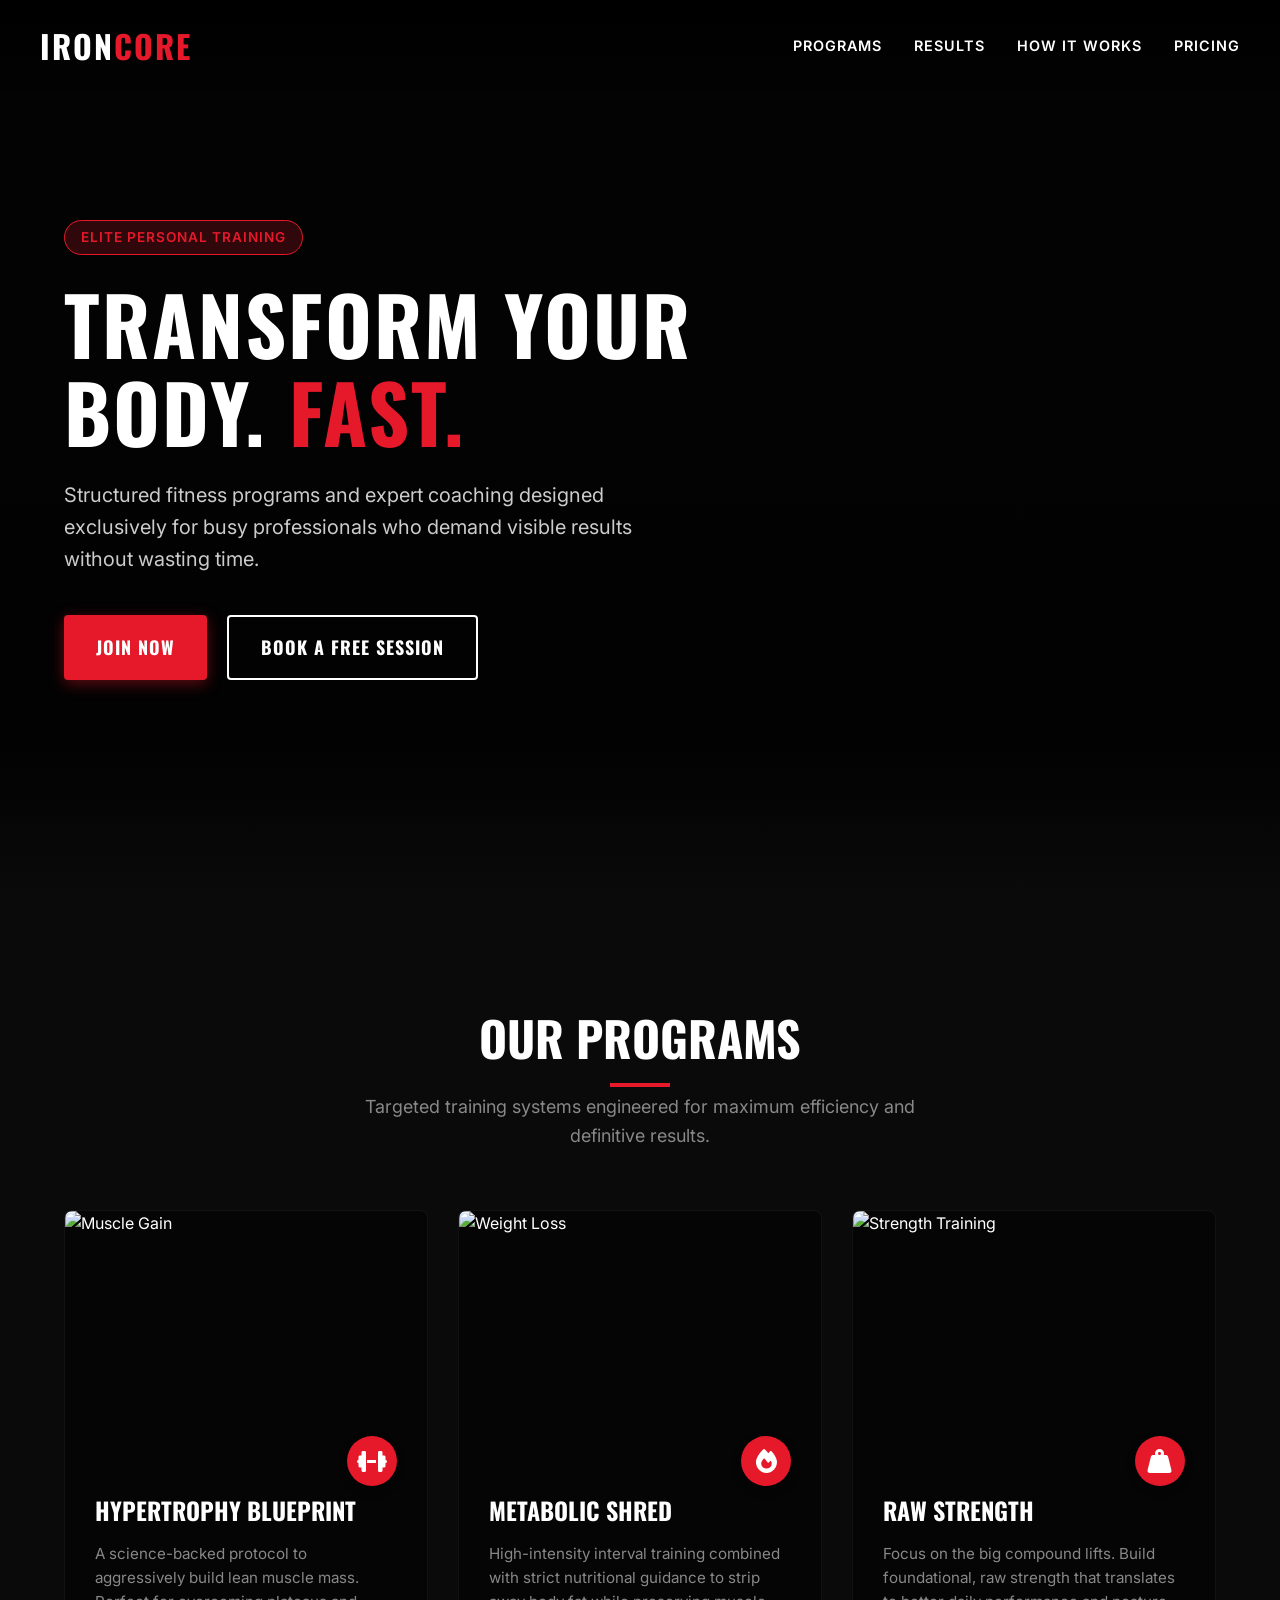
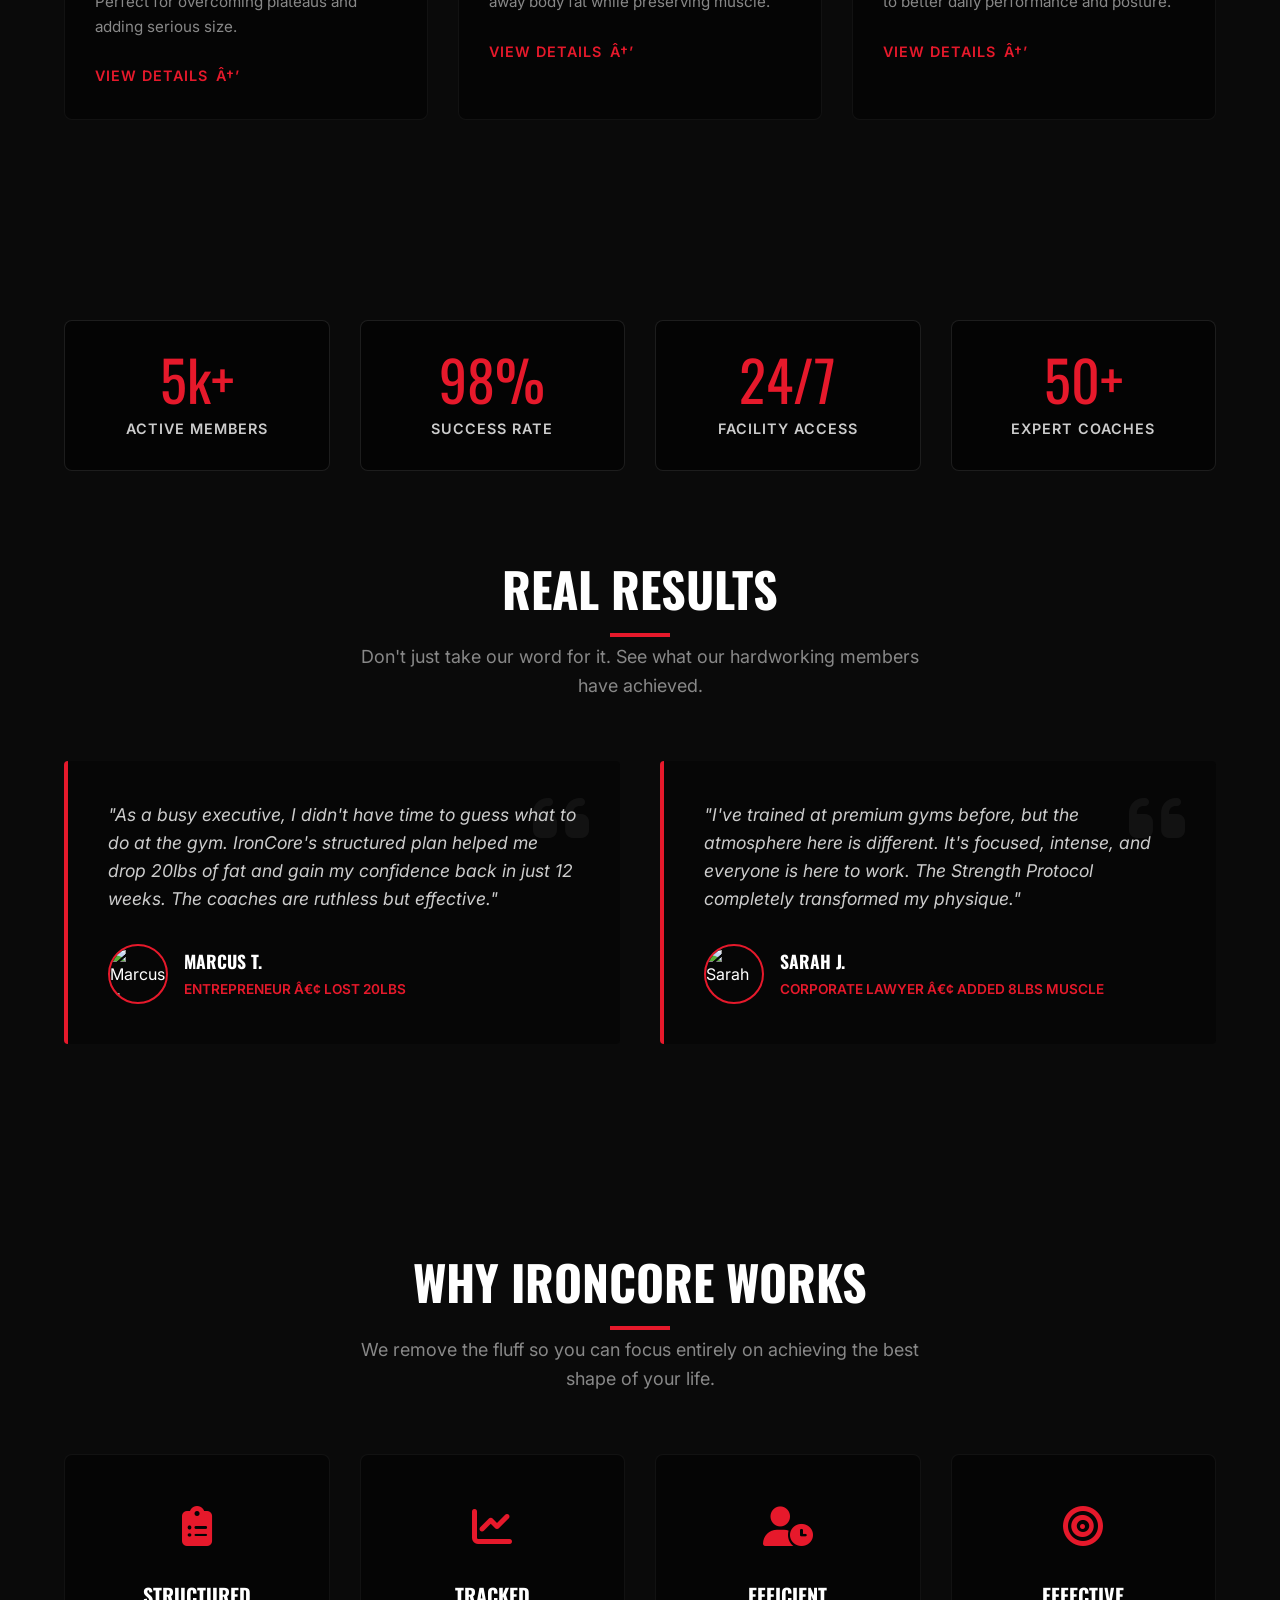
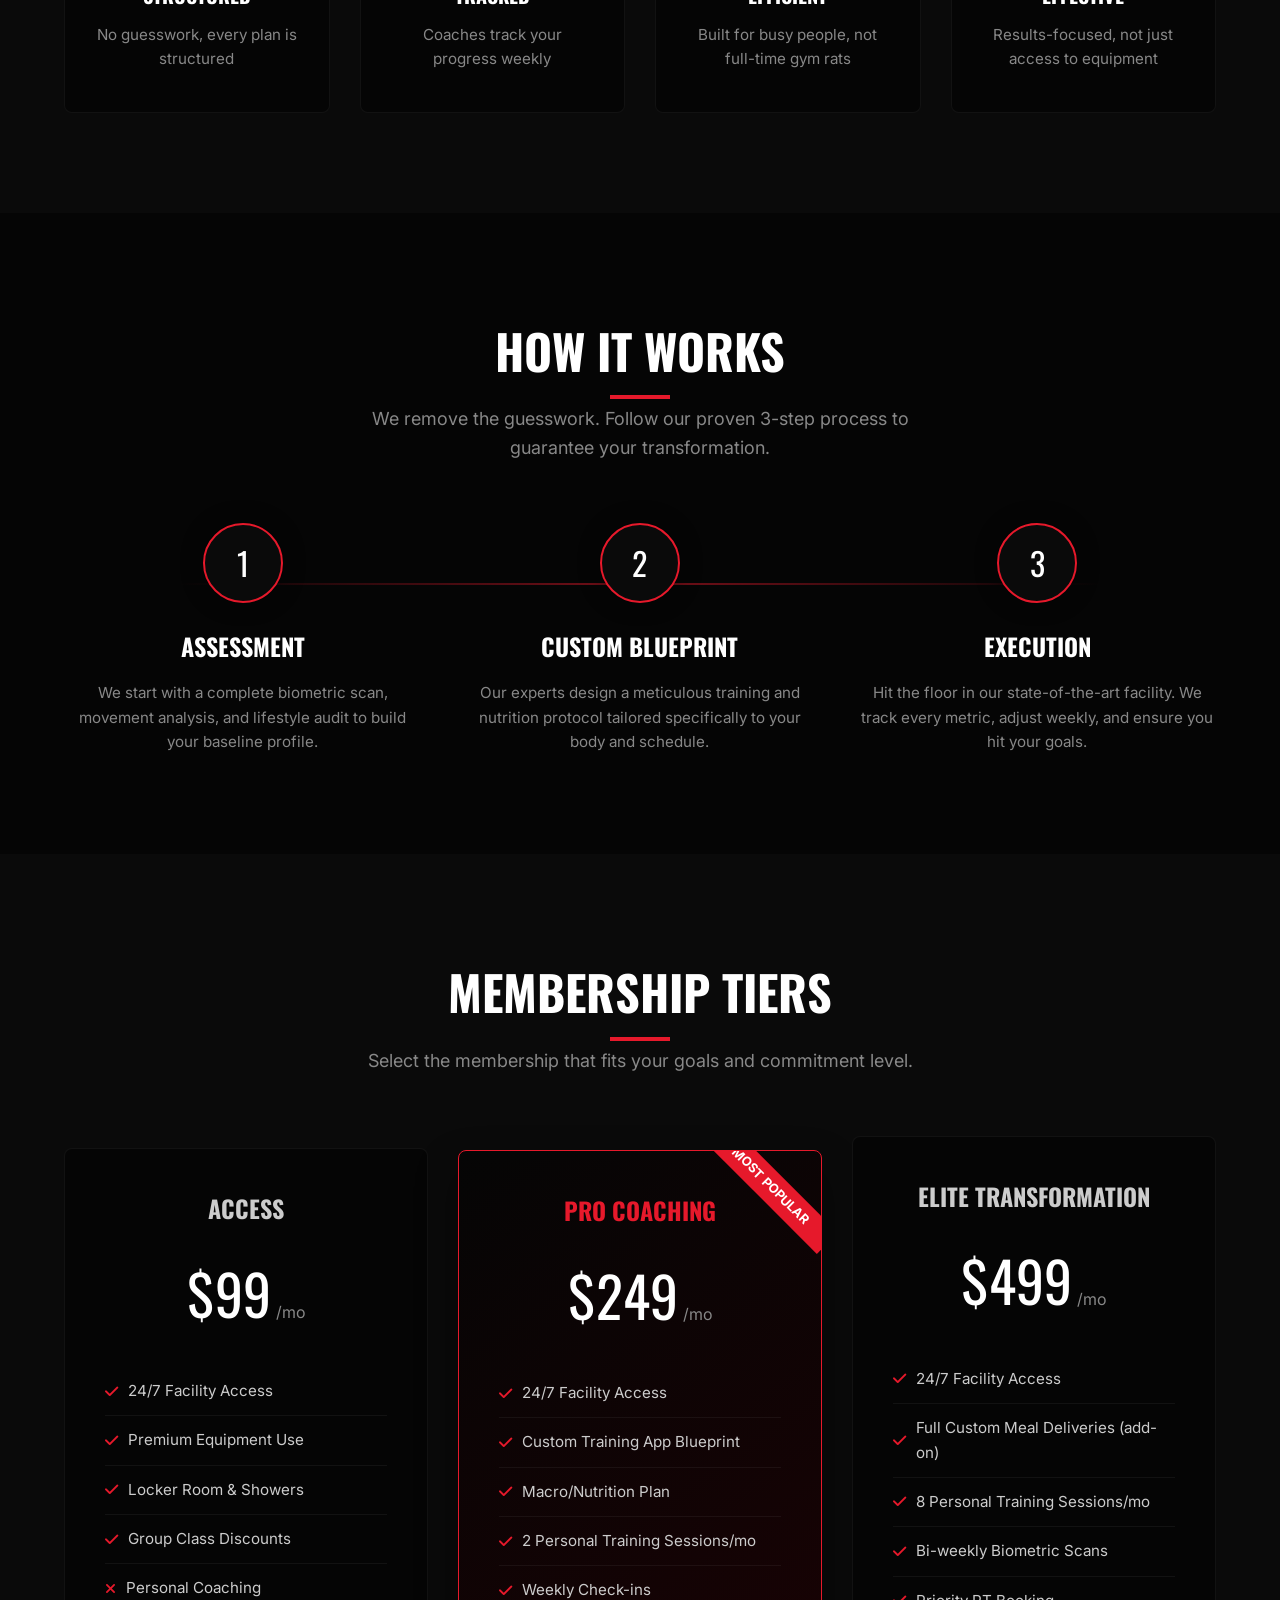
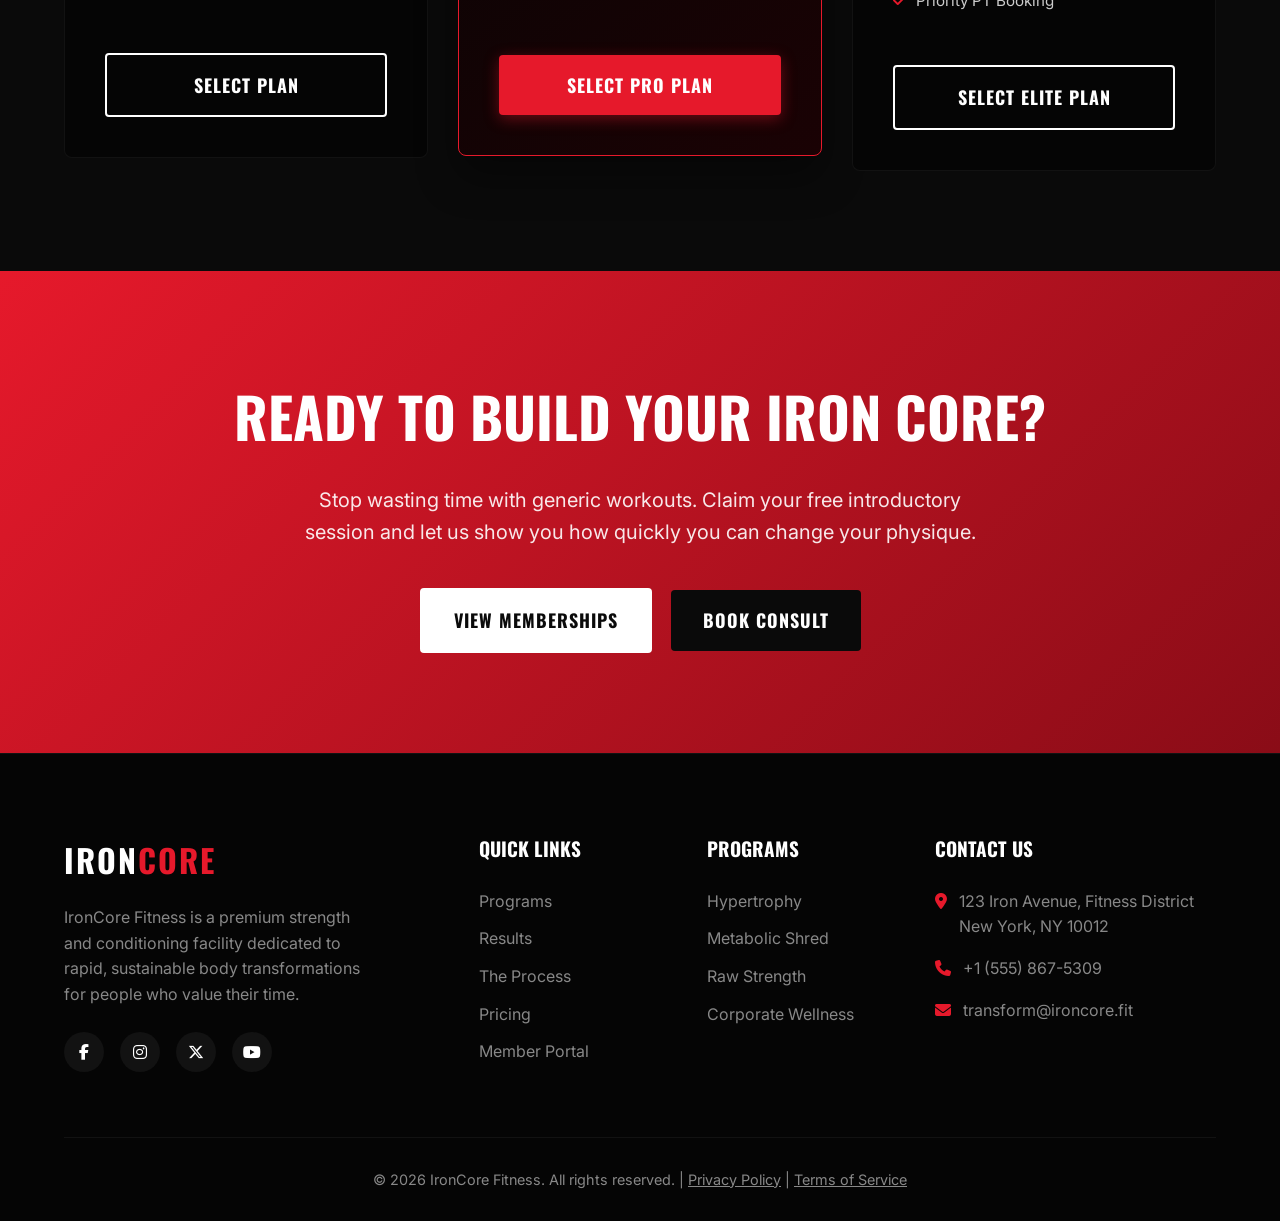
==== commit 08119fcd: "chore: remove obsolete encoding fix script" ====
--- a/index.html
+++ b/index.html
@@ -1,4 +1,4 @@
-﻿<!DOCTYPE html>
+<!DOCTYPE html>
 <html lang="en">
 <head>
     <meta charset="UTF-8">
@@ -9,6 +9,7 @@
     <link rel="preconnect" href="https://fonts.googleapis.com">
     <link rel="preconnect" href="https://fonts.gstatic.com" crossorigin>
     <link href="https://fonts.googleapis.com/css2?family=Oswald:wght@500;700&family=Inter:wght@400;500;600;700&display=swap" rel="stylesheet">
+    <link rel="stylesheet" href="https://cdnjs.cloudflare.com/ajax/libs/font-awesome/6.4.0/css/all.min.css">
     
     <link rel="stylesheet" href="style.css">
     <link rel="icon" type="image/svg+xml" href="favicon.svg">
@@ -21,7 +22,7 @@
             <a href="#" class="logo">Iron<span>Core</span></a>
             
             <button class="mobile-menu-btn" id="mobileMenuBtn">
-                â˜°
+                <i class="fa-solid fa-bars"></i>
             </button>
             
             <nav>
@@ -65,7 +66,7 @@
                         <img src="https://images.unsplash.com/photo-1581009146145-b5ef050c2e1e?q=80&w=1000&auto=format&fit=crop" alt="Muscle Gain">
                     </div>
                     <div class="program-content">
-                        <div class="program-icon">ðŸ’ª</div>
+                        <div class="program-icon"><i class="fa-solid fa-dumbbell"></i></div>
                         <h3 class="program-title">Hypertrophy Blueprint</h3>
                         <p class="program-desc">A science-backed protocol to aggressively build lean muscle mass. Perfect for overcoming plateaus and adding serious size.</p>
                         <a href="#pricing" class="program-link">View Details</a>
@@ -78,7 +79,7 @@
                         <img src="https://images.unsplash.com/photo-1601422407692-ec4eeec1d9b3?q=80&w=1000&auto=format&fit=crop" alt="Weight Loss">
                     </div>
                     <div class="program-content">
-                        <div class="program-icon">ðŸ”¥</div>
+                        <div class="program-icon"><i class="fa-solid fa-fire"></i></div>
                         <h3 class="program-title">Metabolic Shred</h3>
                         <p class="program-desc">High-intensity interval training combined with strict nutritional guidance to strip away body fat while preserving muscle.</p>
                         <a href="#pricing" class="program-link">View Details</a>
@@ -91,7 +92,7 @@
                         <img src="https://images.unsplash.com/photo-1526506159807-1c00ba4ce19f?q=80&w=1000&auto=format&fit=crop" alt="Strength Training">
                     </div>
                     <div class="program-content">
-                        <div class="program-icon">ðŸ‹ï¸</div>
+                        <div class="program-icon"><i class="fa-solid fa-weight-hanging"></i></div>
                         <h3 class="program-title">Raw Strength</h3>
                         <p class="program-desc">Focus on the big compound lifts. Build foundational, raw strength that translates to better daily performance and posture.</p>
                         <a href="#pricing" class="program-link">View Details</a>
@@ -130,7 +131,7 @@
 
             <div class="testimonials">
                 <div class="testimonial-card fade-in">
-                    <div class="quote-icon">"</div>
+                    <div class="quote-icon"><i class="fa-solid fa-quote-left"></i></div>
                     <p class="testimonial-text">"As a busy executive, I didn't have time to guess what to do at the gym. IronCore's structured plan helped me drop 20lbs of fat and gain my confidence back in just 12 weeks. The coaches are ruthless but effective."</p>
                     <div class="client-info">
                         <img src="https://randomuser.me/api/portraits/men/32.jpg" alt="Marcus T." class="client-img">
@@ -142,7 +143,7 @@
                 </div>
 
                 <div class="testimonial-card fade-in" style="transition-delay: 0.2s;">
-                    <div class="quote-icon">"</div>
+                    <div class="quote-icon"><i class="fa-solid fa-quote-left"></i></div>
                     <p class="testimonial-text">"I've trained at premium gyms before, but the atmosphere here is different. It's focused, intense, and everyone is here to work. The Strength Protocol completely transformed my physique."</p>
                     <div class="client-info">
                         <img src="https://randomuser.me/api/portraits/women/44.jpg" alt="Sarah J." class="client-img">
@@ -156,6 +157,39 @@
         </div>
     </section>
 
+    <!-- Why IronCore Works Section -->
+    <section id="why-us" class="why-us">
+        <div class="container">
+            <div class="section-header fade-in">
+                <h2 class="section-title">Why IronCore Works</h2>
+                <p class="section-subtitle">We remove the fluff so you can focus entirely on achieving the best shape of your life.</p>
+            </div>
+            
+            <div class="why-grid">
+                <div class="why-card fade-in">
+                    <div class="why-icon"><i class="fa-solid fa-clipboard-list"></i></div>
+                    <h3 class="why-title">Structured</h3>
+                    <p class="why-desc">No guesswork, every plan is structured</p>
+                </div>
+                <div class="why-card fade-in" style="transition-delay: 0.1s;">
+                    <div class="why-icon"><i class="fa-solid fa-chart-line"></i></div>
+                    <h3 class="why-title">Tracked</h3>
+                    <p class="why-desc">Coaches track your progress weekly</p>
+                </div>
+                <div class="why-card fade-in" style="transition-delay: 0.2s;">
+                    <div class="why-icon"><i class="fa-solid fa-user-clock"></i></div>
+                    <h3 class="why-title">Efficient</h3>
+                    <p class="why-desc">Built for busy people, not full-time gym rats</p>
+                </div>
+                <div class="why-card fade-in" style="transition-delay: 0.3s;">
+                    <div class="why-icon"><i class="fa-solid fa-bullseye"></i></div>
+                    <h3 class="why-title">Effective</h3>
+                    <p class="why-desc">Results-focused, not just access to equipment</p>
+                </div>
+            </div>
+        </div>
+    </section>
+
     <!-- How It Works Section -->
     <section id="how-it-works" class="process">
         <div class="container">
@@ -198,11 +232,11 @@
                     <h3 class="tier-name">Access</h3>
                     <div class="tier-price">$99<span>/mo</span></div>
                     <ul class="tier-features">
-                        <li><i>âœ“</i> 24/7 Facility Access</li>
-                        <li><i>âœ“</i> Premium Equipment Use</li>
-                        <li><i>âœ“</i> Locker Room & Showers</li>
-                        <li><i>âœ“</i> Group Class Discounts</li>
-                        <li><i>âœ—</i> Personal Coaching</li>
+                        <li><i class="fa-solid fa-check"></i> 24/7 Facility Access</li>
+                        <li><i class="fa-solid fa-check"></i> Premium Equipment Use</li>
+                        <li><i class="fa-solid fa-check"></i> Locker Room & Showers</li>
+                        <li><i class="fa-solid fa-check"></i> Group Class Discounts</li>
+                        <li><i class="fa-solid fa-xmark"></i> Personal Coaching</li>
                     </ul>
                     <a href="#" class="btn btn-outline">Select Plan</a>
                 </div>
@@ -213,11 +247,11 @@
                     <h3 class="tier-name">Pro Coaching</h3>
                     <div class="tier-price">$249<span>/mo</span></div>
                     <ul class="tier-features">
-                        <li><i>âœ“</i> 24/7 Facility Access</li>
-                        <li><i>âœ“</i> Custom Training App Blueprint</li>
-                        <li><i>âœ“</i> Macro/Nutrition Plan</li>
-                        <li><i>âœ“</i> 2 Personal Training Sessions/mo</li>
-                        <li><i>âœ“</i> Weekly Check-ins</li>
+                        <li><i class="fa-solid fa-check"></i> 24/7 Facility Access</li>
+                        <li><i class="fa-solid fa-check"></i> Custom Training App Blueprint</li>
+                        <li><i class="fa-solid fa-check"></i> Macro/Nutrition Plan</li>
+                        <li><i class="fa-solid fa-check"></i> 2 Personal Training Sessions/mo</li>
+                        <li><i class="fa-solid fa-check"></i> Weekly Check-ins</li>
                     </ul>
                     <a href="#" class="btn btn-primary">Select Pro Plan</a>
                 </div>
@@ -227,11 +261,11 @@
                     <h3 class="tier-name">Elite Transformation</h3>
                     <div class="tier-price">$499<span>/mo</span></div>
                     <ul class="tier-features">
-                        <li><i>âœ“</i> 24/7 Facility Access</li>
-                        <li><i>âœ“</i> Full Custom Meal Deliveries (add-on)</li>
-                        <li><i>âœ“</i> 8 Personal Training Sessions/mo</li>
-                        <li><i>âœ“</i> Bi-weekly Biometric Scans</li>
-                        <li><i>âœ“</i> Priority PT Booking</li>
+                        <li><i class="fa-solid fa-check"></i> 24/7 Facility Access</li>
+                        <li><i class="fa-solid fa-check"></i> Full Custom Meal Deliveries (add-on)</li>
+                        <li><i class="fa-solid fa-check"></i> 8 Personal Training Sessions/mo</li>
+                        <li><i class="fa-solid fa-check"></i> Bi-weekly Biometric Scans</li>
+                        <li><i class="fa-solid fa-check"></i> Priority PT Booking</li>
                     </ul>
                     <a href="#" class="btn btn-outline">Select Elite Plan</a>
                 </div>
@@ -257,10 +291,10 @@
                     <a href="#" class="logo footer-logo">Iron<span>Core</span></a>
                     <p class="footer-about">IronCore Fitness is a premium strength and conditioning facility dedicated to rapid, sustainable body transformations for people who value their time.</p>
                     <div class="social-links">
-                        <a href="#">Fb</a>
-                        <a href="#">Ig</a>
-                        <a href="#">X</a>
-                        <a href="#">Yt</a>
+                        <a href="#"><i class="fa-brands fa-facebook-f"></i></a>
+                        <a href="#"><i class="fa-brands fa-instagram"></i></a>
+                        <a href="#"><i class="fa-brands fa-x-twitter"></i></a>
+                        <a href="#"><i class="fa-brands fa-youtube"></i></a>
                     </div>
                 </div>
                 
@@ -289,15 +323,15 @@
                     <h4 class="footer-heading">Contact Us</h4>
                     <ul class="contact-info">
                         <li>
-                            <i>ðŸ“</i>
+                            <i class="fa-solid fa-location-dot"></i>
                             <span>123 Iron Avenue, Fitness District<br>New York, NY 10012</span>
                         </li>
                         <li>
-                            <i>ðŸ“ž</i>
+                            <i class="fa-solid fa-phone"></i>
                             <span>+1 (555) 867-5309</span>
                         </li>
                         <li>
-                            <i>âœ‰ï¸</i>
+                            <i class="fa-solid fa-envelope"></i>
                             <span>transform@ironcore.fit</span>
                         </li>
                     </ul>
@@ -327,14 +361,14 @@
         
         mobileMenuBtn.addEventListener('click', () => {
             navLinks.classList.toggle('active');
-            mobileMenuBtn.innerHTML = navLinks.classList.contains('active') ? 'âœ•' : 'â˜°';
+            mobileMenuBtn.innerHTML = navLinks.classList.contains('active') ? '<i class="fa-solid fa-xmark"></i>' : '<i class="fa-solid fa-bars"></i>';
         });
 
         // Close mobile menu on link click
         document.querySelectorAll('.nav-links a').forEach(link => {
             link.addEventListener('click', () => {
                 navLinks.classList.remove('active');
-                mobileMenuBtn.innerHTML = 'â˜°';
+                mobileMenuBtn.innerHTML = '<i class="fa-solid fa-bars"></i>';
             });
         });
 
--- a/style.css
+++ b/style.css
@@ -1,4 +1,4 @@
-﻿/* CSS Variables */
+/* CSS Variables */
         :root {
             --primary-red: #E6192B;
             --primary-red-hover: #BF101E;
@@ -474,6 +474,51 @@
             text-transform: uppercase;
         }
 
+        /* Why Us Section */
+        .why-us {
+            padding: 100px 0;
+            background-color: var(--dark-bg);
+        }
+
+        .why-grid {
+            display: grid;
+            grid-template-columns: repeat(4, 1fr);
+            gap: 30px;
+        }
+
+        .why-card {
+            background-color: var(--darker-bg);
+            border: 1px solid rgba(255, 255, 255, 0.05);
+            border-radius: 8px;
+            padding: 40px 30px;
+            text-align: center;
+            transition: var(--transition);
+        }
+
+        .why-card:hover {
+            transform: translateY(-10px);
+            border-color: rgba(230, 25, 43, 0.5);
+            box-shadow: 0 15px 30px rgba(0,0,0,0.5);
+        }
+
+        .why-icon {
+            font-size: 2.5rem;
+            color: var(--primary-red);
+            margin-bottom: 20px;
+        }
+
+        .why-title {
+            font-size: 1.25rem;
+            margin-bottom: 12px;
+            color: var(--white);
+        }
+
+        .why-desc {
+            color: var(--gray);
+            font-size: 0.95rem;
+            line-height: 1.6;
+        }
+
         /* How It Works Section */
         .process {
             padding: 100px 0;
@@ -799,6 +844,7 @@
             .hero h1 { font-size: 4rem; }
             .programs-grid { grid-template-columns: repeat(2, 1fr); }
             .stats-grid { grid-template-columns: repeat(2, 1fr); }
+            .why-grid { grid-template-columns: repeat(2, 1fr); }
             .pricing-grid { grid-template-columns: repeat(2, 1fr); }
             .footer-grid { grid-template-columns: 1fr 1fr; }
         }
@@ -824,7 +870,7 @@
                 clip-path: polygon(0 0, 100% 0, 100% 100%, 0 100%);
             }
             
-            .programs-grid, .stats-grid, .testimonials, .process-steps, .pricing-grid, .footer-grid {
+            .programs-grid, .stats-grid, .why-grid, .testimonials, .process-steps, .pricing-grid, .footer-grid {
                 grid-template-columns: 1fr;
             }
             
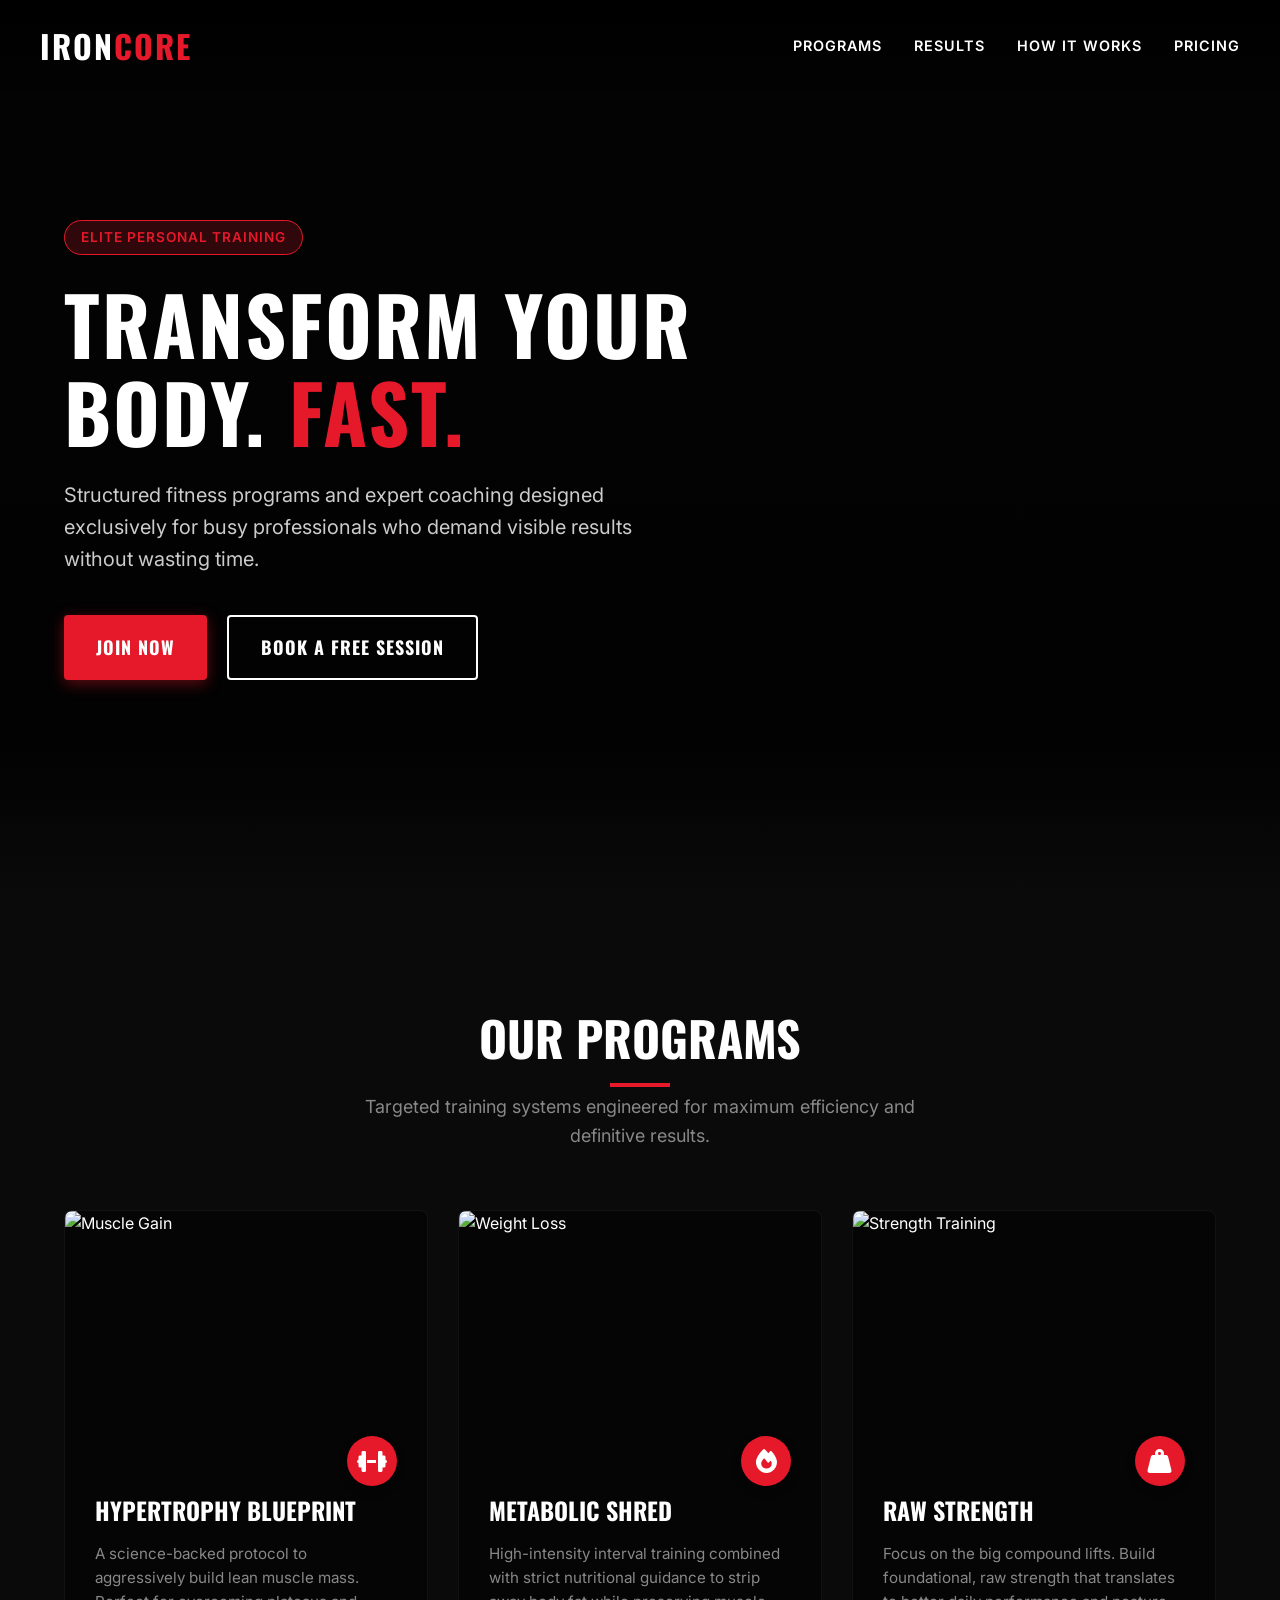
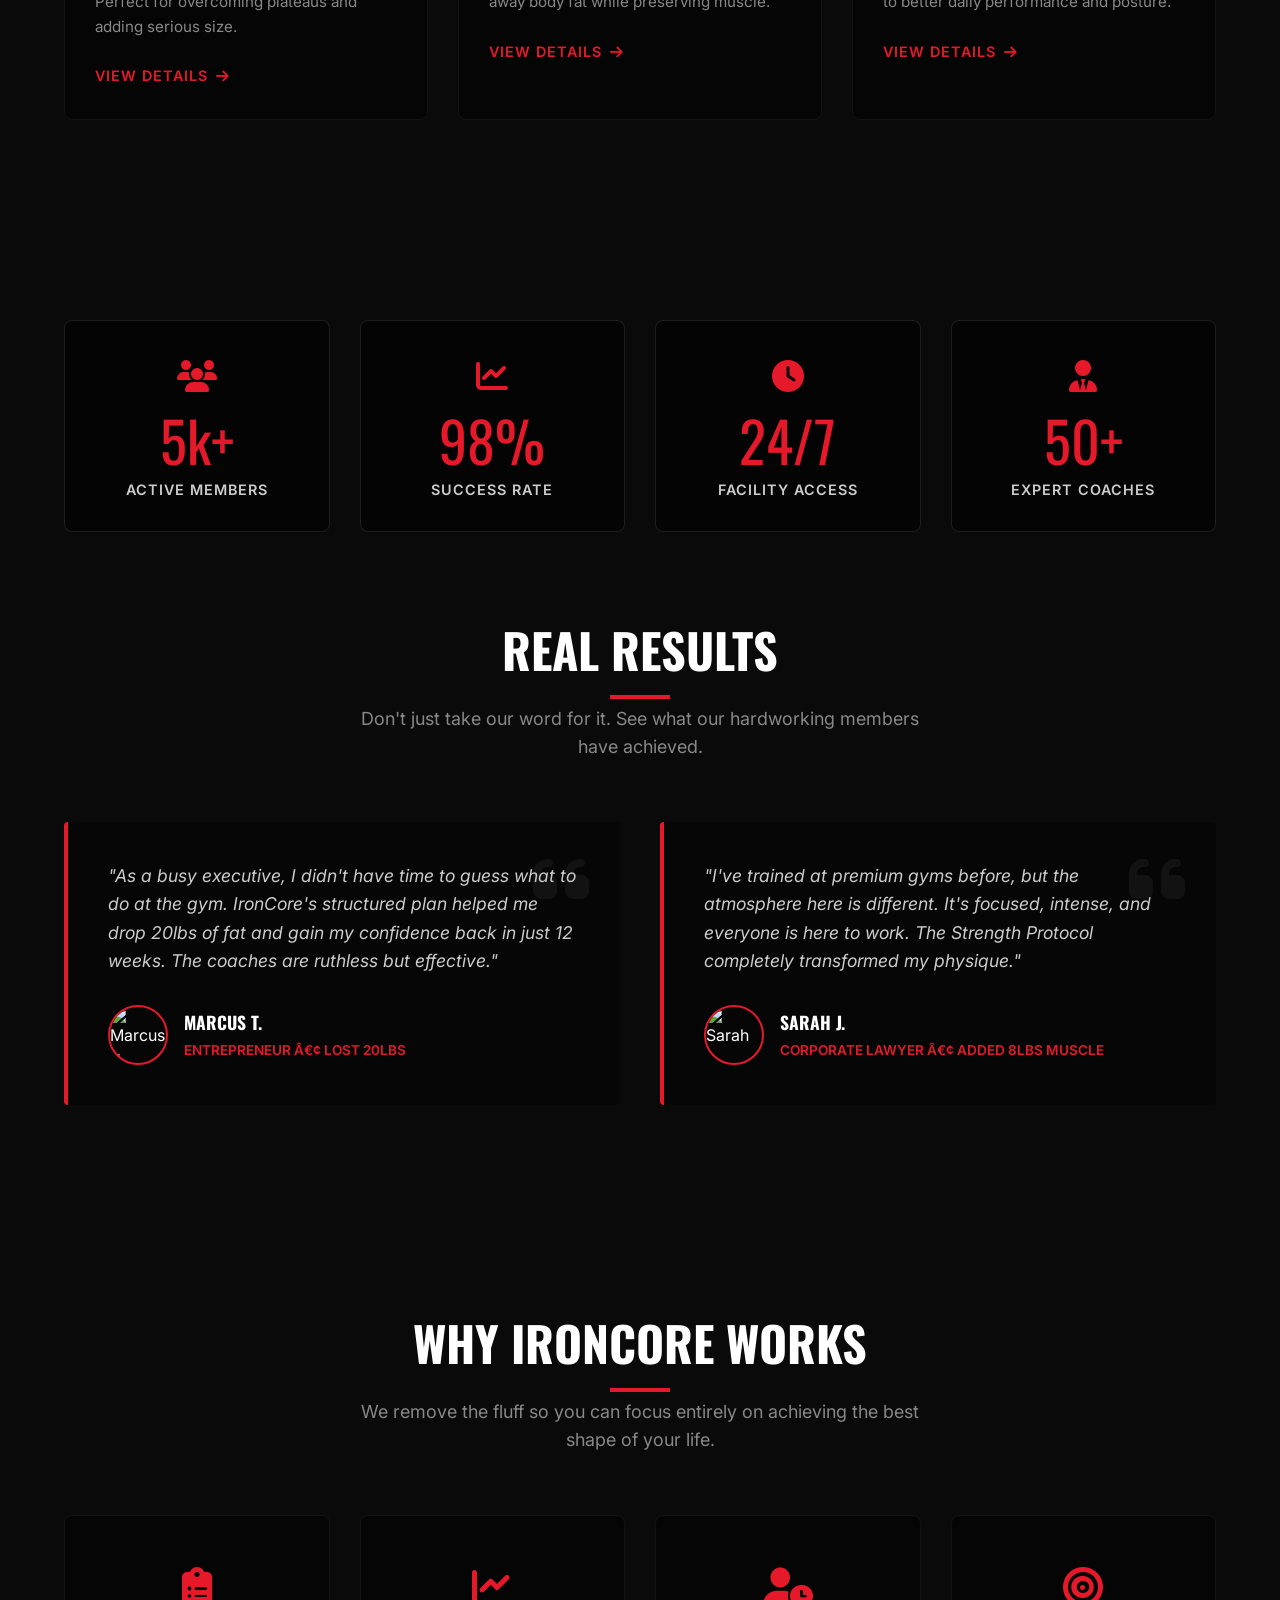
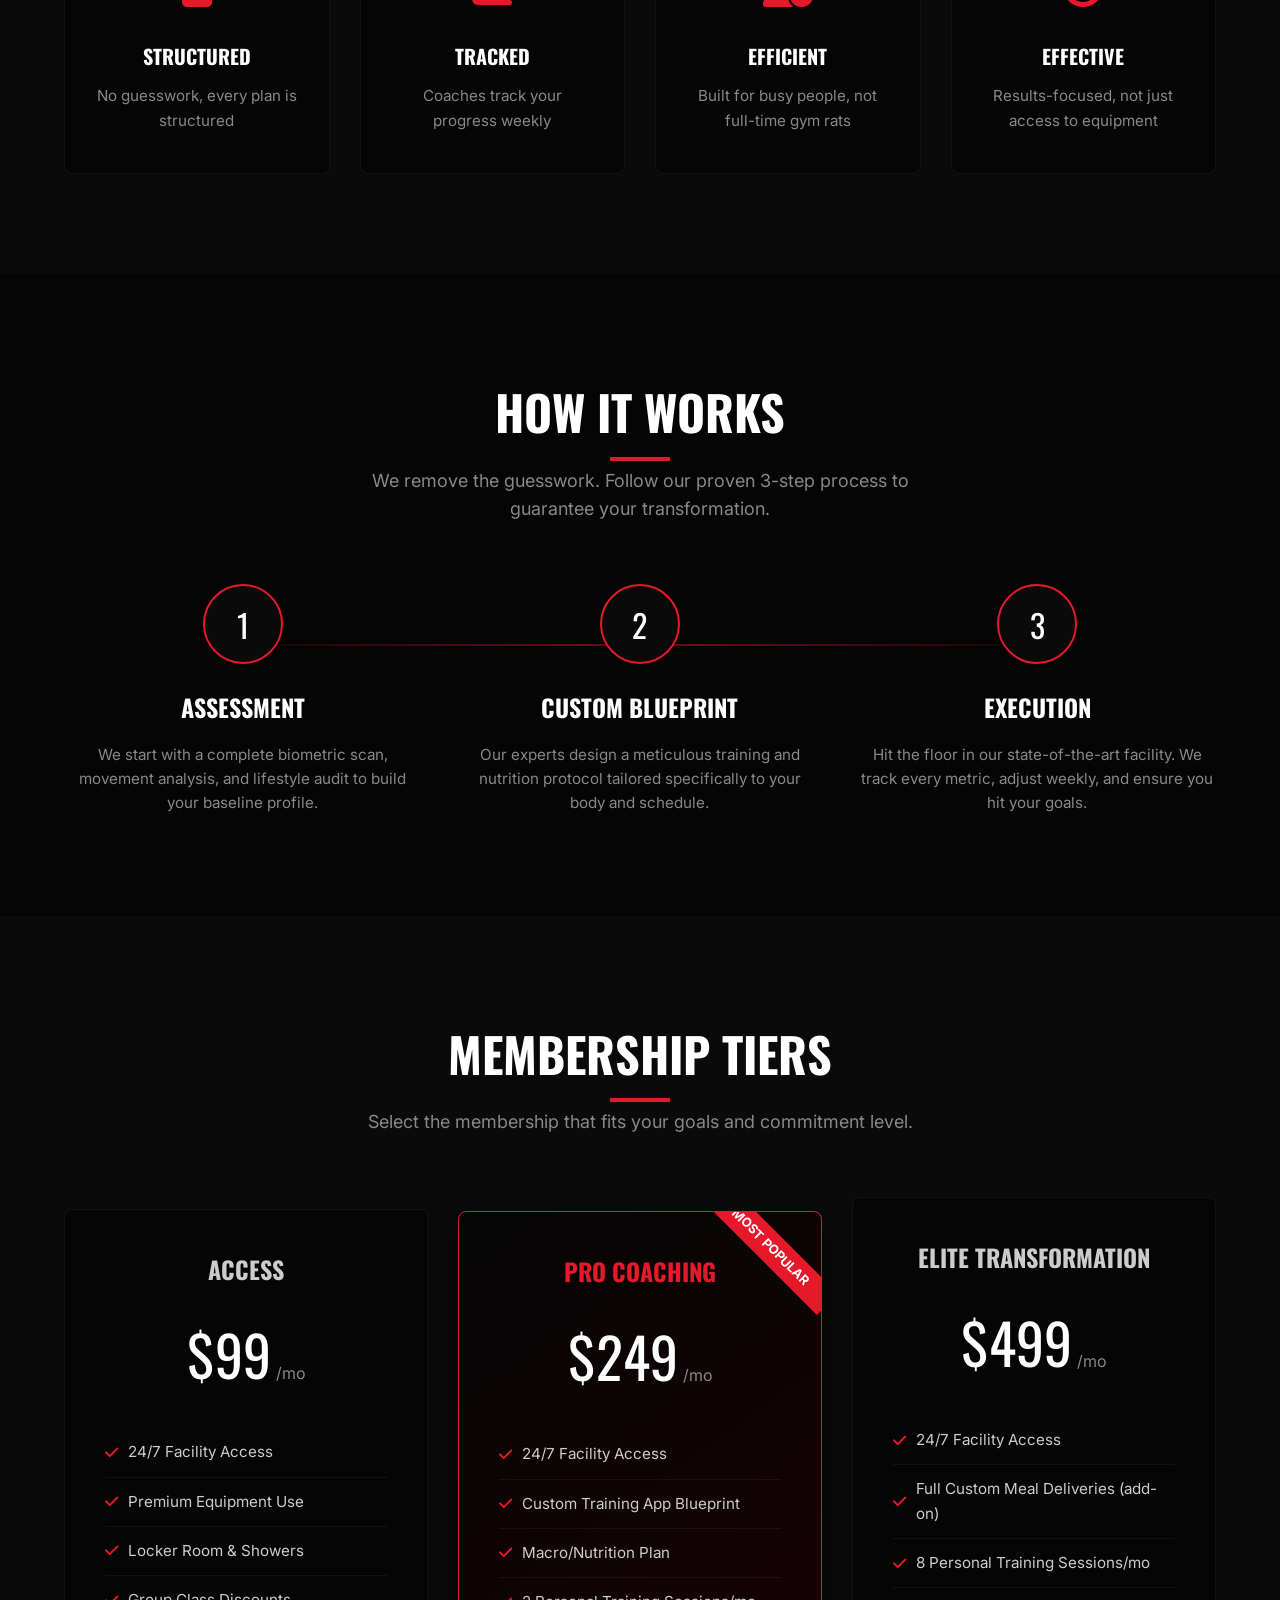
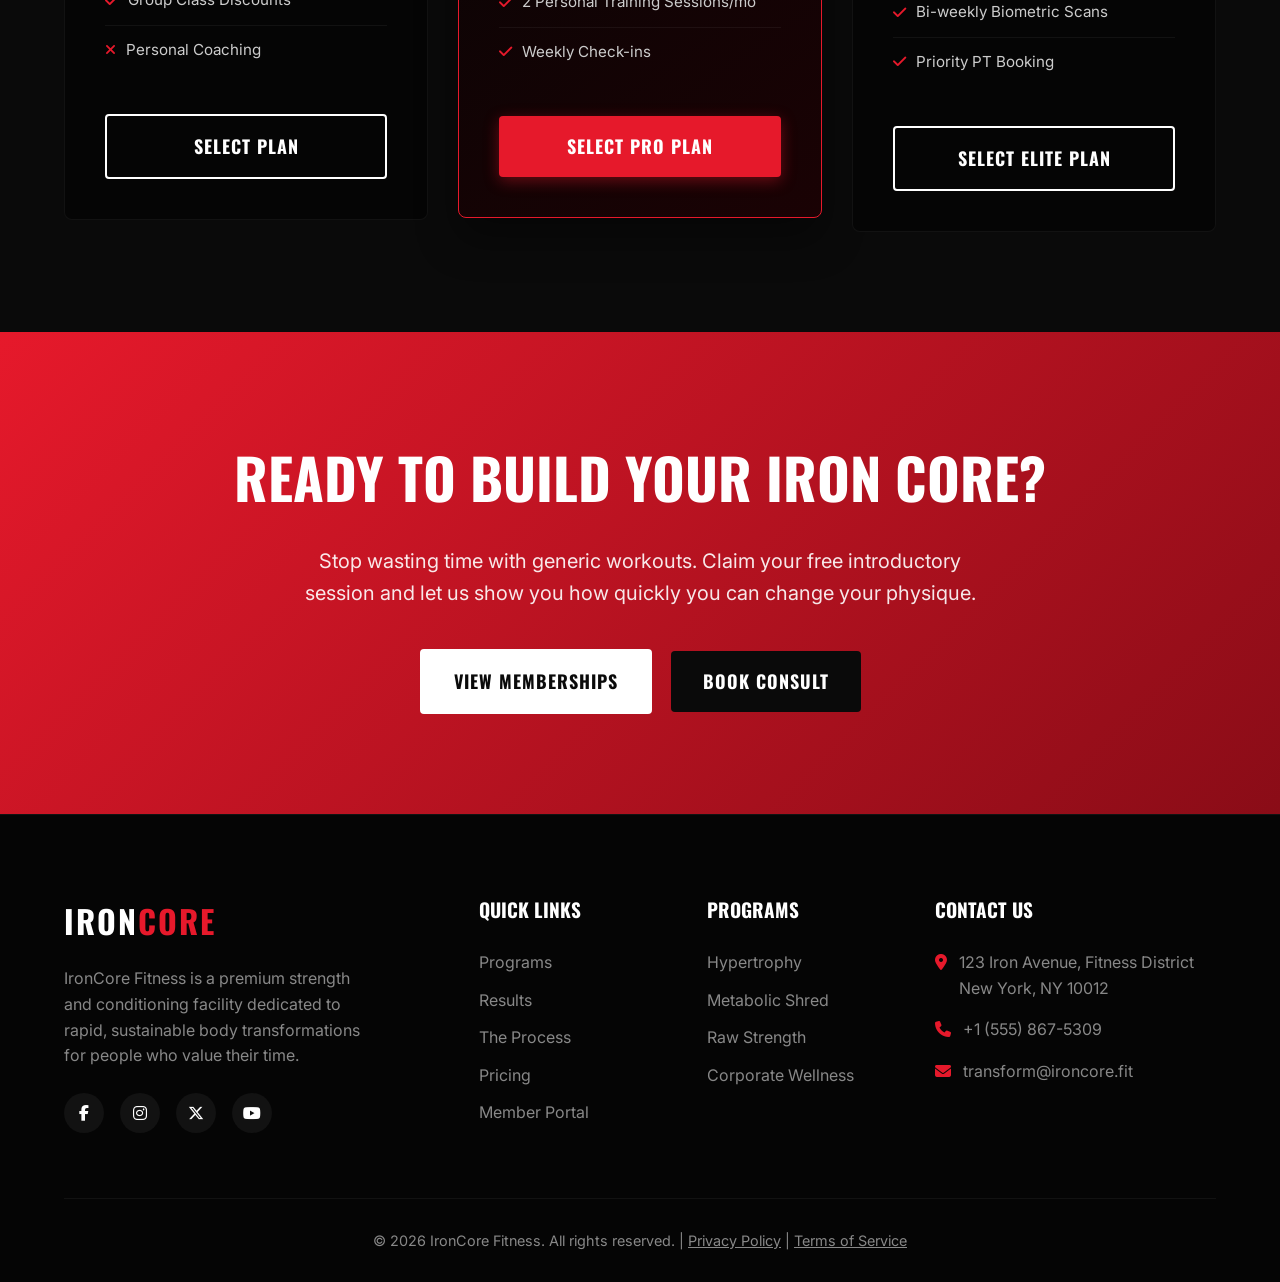
==== commit 4fe8e086: "Final polish: layout fixes, broken image updates, and icon integrations" ====
--- a/index.html
+++ b/index.html
@@ -1,36 +1,41 @@
 <!DOCTYPE html>
 <html lang="en">
+
 <head>
     <meta charset="UTF-8">
     <meta name="viewport" content="width=device-width, initial-scale=1.0">
     <title>IronCore Fitness | Achieve Your Ultimate Physique</title>
-    <meta name="description" content="Structured fitness programs and personal training for busy professionals seeking fast, visible results.">
+    <meta name="description"
+        content="Structured fitness programs and personal training for busy professionals seeking fast, visible results.">
     <!-- Google Fonts -->
     <link rel="preconnect" href="https://fonts.googleapis.com">
     <link rel="preconnect" href="https://fonts.gstatic.com" crossorigin>
-    <link href="https://fonts.googleapis.com/css2?family=Oswald:wght@500;700&family=Inter:wght@400;500;600;700&display=swap" rel="stylesheet">
-    <link rel="stylesheet" href="https://cdnjs.cloudflare.com/ajax/libs/font-awesome/6.4.0/css/all.min.css">
-    
+    <link
+        href="https://fonts.googleapis.com/css2?family=Oswald:wght@500;700&family=Inter:wght@400;500;600;700&display=swap"
+        rel="stylesheet">
+    <link rel="stylesheet" href="https://cdnjs.cloudflare.com/ajax/libs/font-awesome/6.5.2/css/all.min.css">
+
     <link rel="stylesheet" href="style.css">
     <link rel="icon" type="image/svg+xml" href="favicon.svg">
 </head>
+
 <body>
 
     <!-- Navigation -->
     <header id="header">
         <div class="container nav-container">
             <a href="#" class="logo">Iron<span>Core</span></a>
-            
+
             <button class="mobile-menu-btn" id="mobileMenuBtn">
                 <i class="fa-solid fa-bars"></i>
             </button>
-            
+
             <nav>
                 <ul class="nav-links" id="navLinks">
-                    <li><a href="#programs">Programs</a></li>
-                    <li><a href="#results">Results</a></li>
-                    <li><a href="#how-it-works">How It Works</a></li>
-                    <li><a href="#pricing">Pricing</a></li>
+                    <li><a href="programs.html">Programs</a></li>
+                    <li><a href="index.html#results">Results</a></li>
+                    <li><a href="index.html#how-it-works">How It Works</a></li>
+                    <li><a href="index.html#pricing">Pricing</a></li>
                 </ul>
             </nav>
         </div>
@@ -42,10 +47,11 @@
             <div class="hero-content">
                 <span class="hero-badge">Elite Personal Training</span>
                 <h1>Transform Your Body. <span>Fast.</span></h1>
-                <p>Structured fitness programs and expert coaching designed exclusively for busy professionals who demand visible results without wasting time.</p>
+                <p>Structured fitness programs and expert coaching designed exclusively for busy professionals who
+                    demand visible results without wasting time.</p>
                 <div class="hero-ctas">
-                    <a href="#pricing" class="btn btn-primary">Join Now</a>
-                    <a href="#contact" class="btn btn-outline">Book a Free Session</a>
+                    <a href="#membership-modal" class="btn btn-primary" data-modal-target="#membership-modal">Join Now</a>
+                    <a href="#booking-modal" class="btn btn-outline" data-modal-target="#booking-modal">Book a Free Session</a>
                 </div>
             </div>
         </div>
@@ -56,19 +62,22 @@
         <div class="container">
             <div class="section-header fade-in">
                 <h2 class="section-title">Our Programs</h2>
-                <p class="section-subtitle">Targeted training systems engineered for maximum efficiency and definitive results.</p>
-            </div>
-            
+                <p class="section-subtitle">Targeted training systems engineered for maximum efficiency and definitive
+                    results.</p>
+            </div>
+
             <div class="programs-grid">
                 <!-- Program 1 -->
                 <div class="program-card fade-in">
                     <div class="program-img">
-                        <img src="https://images.unsplash.com/photo-1581009146145-b5ef050c2e1e?q=80&w=1000&auto=format&fit=crop" alt="Muscle Gain">
+                        <img src="https://images.unsplash.com/photo-1581009146145-b5ef050c2e1e?q=80&w=1000&auto=format&fit=crop"
+                            alt="Muscle Gain">
                     </div>
                     <div class="program-content">
                         <div class="program-icon"><i class="fa-solid fa-dumbbell"></i></div>
                         <h3 class="program-title">Hypertrophy Blueprint</h3>
-                        <p class="program-desc">A science-backed protocol to aggressively build lean muscle mass. Perfect for overcoming plateaus and adding serious size.</p>
+                        <p class="program-desc">A science-backed protocol to aggressively build lean muscle mass.
+                            Perfect for overcoming plateaus and adding serious size.</p>
                         <a href="#pricing" class="program-link">View Details</a>
                     </div>
                 </div>
@@ -76,12 +85,14 @@
                 <!-- Program 2 -->
                 <div class="program-card fade-in" style="transition-delay: 0.1s;">
                     <div class="program-img">
-                        <img src="https://images.unsplash.com/photo-1601422407692-ec4eeec1d9b3?q=80&w=1000&auto=format&fit=crop" alt="Weight Loss">
+                        <img src="https://images.unsplash.com/photo-1601422407692-ec4eeec1d9b3?q=80&w=1000&auto=format&fit=crop"
+                            alt="Weight Loss">
                     </div>
                     <div class="program-content">
                         <div class="program-icon"><i class="fa-solid fa-fire"></i></div>
                         <h3 class="program-title">Metabolic Shred</h3>
-                        <p class="program-desc">High-intensity interval training combined with strict nutritional guidance to strip away body fat while preserving muscle.</p>
+                        <p class="program-desc">High-intensity interval training combined with strict nutritional
+                            guidance to strip away body fat while preserving muscle.</p>
                         <a href="#pricing" class="program-link">View Details</a>
                     </div>
                 </div>
@@ -89,12 +100,14 @@
                 <!-- Program 3 -->
                 <div class="program-card fade-in" style="transition-delay: 0.2s;">
                     <div class="program-img">
-                        <img src="https://images.unsplash.com/photo-1526506159807-1c00ba4ce19f?q=80&w=1000&auto=format&fit=crop" alt="Strength Training">
+                        <img src="https://images.unsplash.com/photo-1517836357463-d25dfeac3438?q=80&w=1000&auto=format&fit=crop"
+                            alt="Strength Training">
                     </div>
                     <div class="program-content">
                         <div class="program-icon"><i class="fa-solid fa-weight-hanging"></i></div>
                         <h3 class="program-title">Raw Strength</h3>
-                        <p class="program-desc">Focus on the big compound lifts. Build foundational, raw strength that translates to better daily performance and posture.</p>
+                        <p class="program-desc">Focus on the big compound lifts. Build foundational, raw strength that
+                            translates to better daily performance and posture.</p>
                         <a href="#pricing" class="program-link">View Details</a>
                     </div>
                 </div>
@@ -107,18 +120,22 @@
         <div class="container">
             <div class="stats-grid fade-in">
                 <div class="stat-item">
+                    <div class="stat-icon" style="font-size: 2rem; color: var(--primary-red); margin-bottom: 10px;"><i class="fa-solid fa-users"></i></div>
                     <div class="stat-number">5k+</div>
                     <div class="stat-label">Active Members</div>
                 </div>
                 <div class="stat-item">
+                    <div class="stat-icon" style="font-size: 2rem; color: var(--primary-red); margin-bottom: 10px;"><i class="fa-solid fa-chart-line"></i></div>
                     <div class="stat-number">98%</div>
                     <div class="stat-label">Success Rate</div>
                 </div>
                 <div class="stat-item">
+                    <div class="stat-icon" style="font-size: 2rem; color: var(--primary-red); margin-bottom: 10px;"><i class="fa-solid fa-clock"></i></div>
                     <div class="stat-number">24/7</div>
                     <div class="stat-label">Facility Access</div>
                 </div>
                 <div class="stat-item">
+                    <div class="stat-icon" style="font-size: 2rem; color: var(--primary-red); margin-bottom: 10px;"><i class="fa-solid fa-user-tie"></i></div>
                     <div class="stat-number">50+</div>
                     <div class="stat-label">Expert Coaches</div>
                 </div>
@@ -126,13 +143,16 @@
 
             <div class="section-header fade-in">
                 <h2 class="section-title">Real Results</h2>
-                <p class="section-subtitle">Don't just take our word for it. See what our hardworking members have achieved.</p>
+                <p class="section-subtitle">Don't just take our word for it. See what our hardworking members have
+                    achieved.</p>
             </div>
 
             <div class="testimonials">
                 <div class="testimonial-card fade-in">
                     <div class="quote-icon"><i class="fa-solid fa-quote-left"></i></div>
-                    <p class="testimonial-text">"As a busy executive, I didn't have time to guess what to do at the gym. IronCore's structured plan helped me drop 20lbs of fat and gain my confidence back in just 12 weeks. The coaches are ruthless but effective."</p>
+                    <p class="testimonial-text">"As a busy executive, I didn't have time to guess what to do at the gym.
+                        IronCore's structured plan helped me drop 20lbs of fat and gain my confidence back in just 12
+                        weeks. The coaches are ruthless but effective."</p>
                     <div class="client-info">
                         <img src="https://randomuser.me/api/portraits/men/32.jpg" alt="Marcus T." class="client-img">
                         <div class="client-details">
@@ -144,7 +164,9 @@
 
                 <div class="testimonial-card fade-in" style="transition-delay: 0.2s;">
                     <div class="quote-icon"><i class="fa-solid fa-quote-left"></i></div>
-                    <p class="testimonial-text">"I've trained at premium gyms before, but the atmosphere here is different. It's focused, intense, and everyone is here to work. The Strength Protocol completely transformed my physique."</p>
+                    <p class="testimonial-text">"I've trained at premium gyms before, but the atmosphere here is
+                        different. It's focused, intense, and everyone is here to work. The Strength Protocol completely
+                        transformed my physique."</p>
                     <div class="client-info">
                         <img src="https://randomuser.me/api/portraits/women/44.jpg" alt="Sarah J." class="client-img">
                         <div class="client-details">
@@ -162,9 +184,10 @@
         <div class="container">
             <div class="section-header fade-in">
                 <h2 class="section-title">Why IronCore Works</h2>
-                <p class="section-subtitle">We remove the fluff so you can focus entirely on achieving the best shape of your life.</p>
-            </div>
-            
+                <p class="section-subtitle">We remove the fluff so you can focus entirely on achieving the best shape of
+                    your life.</p>
+            </div>
+
             <div class="why-grid">
                 <div class="why-card fade-in">
                     <div class="why-icon"><i class="fa-solid fa-clipboard-list"></i></div>
@@ -195,24 +218,28 @@
         <div class="container">
             <div class="section-header fade-in">
                 <h2 class="section-title">How It Works</h2>
-                <p class="section-subtitle">We remove the guesswork. Follow our proven 3-step process to guarantee your transformation.</p>
+                <p class="section-subtitle">We remove the guesswork. Follow our proven 3-step process to guarantee your
+                    transformation.</p>
             </div>
 
             <div class="process-steps">
                 <div class="step fade-in">
                     <div class="step-number">1</div>
                     <h3 class="step-title">Assessment</h3>
-                    <p class="step-desc">We start with a complete biometric scan, movement analysis, and lifestyle audit to build your baseline profile.</p>
+                    <p class="step-desc">We start with a complete biometric scan, movement analysis, and lifestyle audit
+                        to build your baseline profile.</p>
                 </div>
                 <div class="step fade-in" style="transition-delay: 0.2s;">
                     <div class="step-number">2</div>
                     <h3 class="step-title">Custom Blueprint</h3>
-                    <p class="step-desc">Our experts design a meticulous training and nutrition protocol tailored specifically to your body and schedule.</p>
+                    <p class="step-desc">Our experts design a meticulous training and nutrition protocol tailored
+                        specifically to your body and schedule.</p>
                 </div>
                 <div class="step fade-in" style="transition-delay: 0.4s;">
                     <div class="step-number">3</div>
                     <h3 class="step-title">Execution</h3>
-                    <p class="step-desc">Hit the floor in our state-of-the-art facility. We track every metric, adjust weekly, and ensure you hit your goals.</p>
+                    <p class="step-desc">Hit the floor in our state-of-the-art facility. We track every metric, adjust
+                        weekly, and ensure you hit your goals.</p>
                 </div>
             </div>
         </div>
@@ -238,7 +265,7 @@
                         <li><i class="fa-solid fa-check"></i> Group Class Discounts</li>
                         <li><i class="fa-solid fa-xmark"></i> Personal Coaching</li>
                     </ul>
-                    <a href="#" class="btn btn-outline">Select Plan</a>
+                    <a href="#membership-modal" class="btn btn-outline" data-modal-target="#membership-modal" data-plan-name="Access">Select Plan</a>
                 </div>
 
                 <!-- Premium -->
@@ -253,7 +280,7 @@
                         <li><i class="fa-solid fa-check"></i> 2 Personal Training Sessions/mo</li>
                         <li><i class="fa-solid fa-check"></i> Weekly Check-ins</li>
                     </ul>
-                    <a href="#" class="btn btn-primary">Select Pro Plan</a>
+                    <a href="#membership-modal" class="btn btn-primary" data-modal-target="#membership-modal" data-plan-name="Pro Coaching">Select Pro Plan</a>
                 </div>
 
                 <!-- Elite -->
@@ -267,7 +294,7 @@
                         <li><i class="fa-solid fa-check"></i> Bi-weekly Biometric Scans</li>
                         <li><i class="fa-solid fa-check"></i> Priority PT Booking</li>
                     </ul>
-                    <a href="#" class="btn btn-outline">Select Elite Plan</a>
+                    <a href="#membership-modal" class="btn btn-outline" data-modal-target="#membership-modal" data-plan-name="Elite Transformation">Select Elite Plan</a>
                 </div>
             </div>
         </div>
@@ -277,9 +304,10 @@
     <section class="final-cta">
         <div class="container fade-in">
             <h2>Ready to Build Your Iron Core?</h2>
-            <p>Stop wasting time with generic workouts. Claim your free introductory session and let us show you how quickly you can change your physique.</p>
+            <p>Stop wasting time with generic workouts. Claim your free introductory session and let us show you how
+                quickly you can change your physique.</p>
             <a href="#pricing" class="btn btn-outline" style="margin-right: 15px;">View Memberships</a>
-            <a href="#contact" class="btn btn-primary" style="background-color: var(--dark-bg); box-shadow: none;">Book Consult</a>
+            <a href="#booking-modal" class="btn btn-primary" style="background-color: var(--dark-bg); box-shadow: none;" data-modal-target="#booking-modal">Book Consult</a>
         </div>
     </section>
 
@@ -289,33 +317,34 @@
             <div class="footer-grid">
                 <div>
                     <a href="#" class="logo footer-logo">Iron<span>Core</span></a>
-                    <p class="footer-about">IronCore Fitness is a premium strength and conditioning facility dedicated to rapid, sustainable body transformations for people who value their time.</p>
+                    <p class="footer-about">IronCore Fitness is a premium strength and conditioning facility dedicated
+                        to rapid, sustainable body transformations for people who value their time.</p>
                     <div class="social-links">
-                        <a href="#"><i class="fa-brands fa-facebook-f"></i></a>
-                        <a href="#"><i class="fa-brands fa-instagram"></i></a>
-                        <a href="#"><i class="fa-brands fa-x-twitter"></i></a>
-                        <a href="#"><i class="fa-brands fa-youtube"></i></a>
-                    </div>
-                </div>
-                
+                        <a href="https://facebook.com"><i class="fa-brands fa-facebook-f"></i></a>
+                        <a href="https://instagram.com"><i class="fa-brands fa-instagram"></i></a>
+                        <a href="https://twitter.com"><i class="fa-brands fa-x-twitter"></i></a>
+                        <a href="https://youtube.com"><i class="fa-brands fa-youtube"></i></a>
+                    </div>
+                </div>
+
                 <div>
                     <h4 class="footer-heading">Quick Links</h4>
                     <ul class="footer-links">
-                        <li><a href="#programs">Programs</a></li>
-                        <li><a href="#results">Results</a></li>
-                        <li><a href="#how-it-works">The Process</a></li>
-                        <li><a href="#pricing">Pricing</a></li>
-                        <li><a href="#">Member Portal</a></li>
+                        <li><a href="programs.html">Programs</a></li>
+                        <li><a href="index.html#results">Results</a></li>
+                        <li><a href="index.html#how-it-works">The Process</a></li>
+                        <li><a href="index.html#pricing">Pricing</a></li>
+                        <li><a href="member-portal.html">Member Portal</a></li>
                     </ul>
                 </div>
 
                 <div>
                     <h4 class="footer-heading">Programs</h4>
                     <ul class="footer-links">
-                        <li><a href="#">Hypertrophy</a></li>
-                        <li><a href="#">Metabolic Shred</a></li>
-                        <li><a href="#">Raw Strength</a></li>
-                        <li><a href="#">Corporate Wellness</a></li>
+                        <li><a href="hypertrophy.html">Hypertrophy</a></li>
+                        <li><a href="metabolic.html">Metabolic Shred</a></li>
+                        <li><a href="strength.html">Raw Strength</a></li>
+                        <li><a href="contact.html">Corporate Wellness</a></li>
                     </ul>
                 </div>
 
@@ -338,60 +367,84 @@
                 </div>
             </div>
             <div class="footer-bottom">
-                <p>&copy; 2026 IronCore Fitness. All rights reserved. | <a href="#" style="text-decoration: underline;">Privacy Policy</a> | <a href="#" style="text-decoration: underline;">Terms of Service</a></p>
+                <p>&copy; 2026 IronCore Fitness. All rights reserved. | <a href="privacy-policy.html"
+                        style="text-decoration: underline;">Privacy Policy</a> | <a href="terms.html"
+                        style="text-decoration: underline;">Terms of Service</a></p>
             </div>
         </div>
     </footer>
 
-    <!-- Minimal JavaScript -->
-    <script>
-        // Header scroll effect
-        const header = document.getElementById('header');
-        window.addEventListener('scroll', () => {
-            if (window.scrollY > 50) {
-                header.classList.add('scrolled');
-            } else {
-                header.classList.remove('scrolled');
-            }
-        });
-
-        // Mobile menu toggle
-        const mobileMenuBtn = document.getElementById('mobileMenuBtn');
-        const navLinks = document.getElementById('navLinks');
-        
-        mobileMenuBtn.addEventListener('click', () => {
-            navLinks.classList.toggle('active');
-            mobileMenuBtn.innerHTML = navLinks.classList.contains('active') ? '<i class="fa-solid fa-xmark"></i>' : '<i class="fa-solid fa-bars"></i>';
-        });
-
-        // Close mobile menu on link click
-        document.querySelectorAll('.nav-links a').forEach(link => {
-            link.addEventListener('click', () => {
-                navLinks.classList.remove('active');
-                mobileMenuBtn.innerHTML = '<i class="fa-solid fa-bars"></i>';
-            });
-        });
-
-        // Fade in animation observer
-        const observerOptions = {
-            root: null,
-            rootMargin: '0px',
-            threshold: 0.15
-        };
-
-        const observer = new IntersectionObserver((entries, observer) => {
-            entries.forEach(entry => {
-                if (entry.isIntersecting) {
-                    entry.target.classList.add('visible');
-                    observer.unobserve(entry.target);
-                }
-            });
-        }, observerOptions);
-
-        document.querySelectorAll('.fade-in').forEach(element => {
-            observer.observe(element);
-        });
-    </script>
+    <!-- Modals -->
+    <div class="modal-overlay" id="membership-modal">
+        <div class="modal-content">
+            <button class="modal-close"><i class="fa-solid fa-xmark"></i></button>
+            <h2 class="modal-title">Join IronCore</h2>
+            <p class="modal-subtitle">Take the first step towards your ultimate physique.</p>
+            
+            <form class="ajax-form">
+                <div class="form-group">
+                    <label>Full Name</label>
+                    <input type="text" class="form-control" required placeholder="John Doe">
+                </div>
+                <div class="form-group">
+                    <label>Email Address</label>
+                    <input type="email" class="form-control" required placeholder="john@example.com">
+                </div>
+                <div class="form-group">
+                    <label>Phone Number</label>
+                    <input type="tel" class="form-control" required placeholder="(555) 000-0000">
+                </div>
+                <div class="form-group">
+                    <label>Selected Plan</label>
+                    <select class="form-control" id="plan-select" required>
+                        <option value="" disabled selected>Select a membership tier</option>
+                        <option value="Access">Access ($99/mo)</option>
+                        <option value="Pro Coaching">Pro Coaching ($249/mo)</option>
+                        <option value="Elite Transformation">Elite Transformation ($499/mo)</option>
+                    </select>
+                    <!-- Hidden field to safely grab from JS if needed, but select is better -->
+                    <input type="hidden" id="membership-plan" name="plan" value="">
+                </div>
+                <button type="submit" class="btn btn-primary" style="width: 100%; margin-top: 10px;">Submit Application</button>
+            </form>
+        </div>
+    </div>
+
+    <div class="modal-overlay" id="booking-modal">
+        <div class="modal-content">
+            <button class="modal-close"><i class="fa-solid fa-xmark"></i></button>
+            <h2 class="modal-title">Book Consult</h2>
+            <p class="modal-subtitle">Schedule your free 30-minute introductory session.</p>
+            
+            <form class="ajax-form">
+                <div class="form-group">
+                    <label>Full Name</label>
+                    <input type="text" class="form-control" required placeholder="John Doe">
+                </div>
+                <div class="form-group">
+                    <label>Email Address</label>
+                    <input type="email" class="form-control" required placeholder="john@example.com">
+                </div>
+                <div class="form-group">
+                    <label>Preferred Date</label>
+                    <input type="date" class="form-control" required>
+                </div>
+                <div class="form-group">
+                    <label>Preferred Time</label>
+                    <select class="form-control" required>
+                        <option value="" disabled selected>Select a time slot</option>
+                        <option value="Morning">Morning (6AM - 11AM)</option>
+                        <option value="Afternoon">Afternoon (12PM - 4PM)</option>
+                        <option value="Evening">Evening (5PM - 9PM)</option>
+                    </select>
+                </div>
+                <button type="submit" class="btn btn-primary" style="width: 100%; margin-top: 10px;">Request Session</button>
+            </form>
+        </div>
+    </div>
+
+    <!-- External JavaScript -->
+    <script src="script.js"></script>
 </body>
-</html>
-
+
+</html>
--- a/style.css
+++ b/style.css
@@ -30,6 +30,13 @@
             background-color: var(--dark-bg);
             line-height: 1.6;
             overflow-x: hidden;
+            display: flex;
+            flex-direction: column;
+            min-height: 100vh;
+        }
+
+        body > * {
+            flex-shrink: 0;
         }
 
         h1, h2, h3, h4, .logo {
@@ -370,7 +377,9 @@
         }
 
         .program-link::after {
-            content: 'â†’';
+            font-family: "Font Awesome 6 Free";
+            font-weight: 900;
+            content: '\f061';
             transition: transform 0.3s;
         }
 
@@ -722,6 +731,7 @@
             background-color: var(--darker-bg);
             padding: 80px 0 30px;
             border-top: 1px solid rgba(255, 255, 255, 0.05);
+            margin-top: auto;
         }
 
         .footer-grid {
@@ -803,6 +813,211 @@
             border-top: 1px solid rgba(255, 255, 255, 0.05);
             color: var(--gray);
             font-size: 0.9rem;
+        }
+
+        /* Forms & Inputs */
+        .form-group {
+            margin-bottom: 20px;
+            text-align: left;
+        }
+
+        .form-group label {
+            display: block;
+            margin-bottom: 8px;
+            font-weight: 600;
+            color: var(--light-gray);
+            font-size: 0.9rem;
+        }
+
+        .form-control {
+            width: 100%;
+            padding: 12px 16px;
+            background-color: var(--dark-bg);
+            border: 1px solid rgba(255, 255, 255, 0.1);
+            border-radius: 4px;
+            color: var(--white);
+            font-family: var(--font-body);
+            font-size: 1rem;
+            transition: var(--transition);
+        }
+
+        .form-control:focus {
+            outline: none;
+            border-color: var(--primary-red);
+            box-shadow: 0 0 0 2px rgba(230, 25, 43, 0.2);
+        }
+        
+        select.form-control {
+            appearance: none;
+            background-image: url("data:image/svg+xml;charset=US-ASCII,%3Csvg%20xmlns%3D%22http%3A%2F%2Fwww.w3.org%2F2000%2Fsvg%22%20width%3D%22292.4%22%20height%3D%22292.4%22%3E%3Cpath%20fill%3D%22%23CCCCCC%22%20d%3D%22M287%2069.4a17.6%2017.6%200%200%200-13-5.4H18.4c-5%200-9.3%201.8-12.9%205.4A17.6%2017.6%200%200%200%200%2082.2c0%205%201.8%209.3%205.4%2012.9l128%20127.9c3.6%203.6%207.8%205.4%2012.8%205.4s9.2-1.8%2012.8-5.4L287%2095c3.5-3.5%205.4-7.8%205.4-12.8%200-5-1.9-9.2-5.4-12.8z%22%2F%3E%3C%2Fsvg%3E");
+            background-repeat: no-repeat;
+            background-position: right 16px top 50%;
+            background-size: 12px auto;
+        }
+
+        /* Modals */
+        .modal-overlay {
+            position: fixed;
+            top: 0;
+            left: 0;
+            width: 100%;
+            height: 100vh;
+            background-color: rgba(0, 0, 0, 0.85);
+            backdrop-filter: blur(5px);
+            z-index: 2000;
+            display: flex;
+            align-items: center;
+            justify-content: center;
+            opacity: 0;
+            visibility: hidden;
+            transition: all 0.3s ease;
+        }
+
+        .modal-overlay.active {
+            opacity: 1;
+            visibility: visible;
+        }
+
+        .modal-content {
+            background-color: var(--darker-bg);
+            border: 1px solid rgba(255, 255, 255, 0.1);
+            border-top: 4px solid var(--primary-red);
+            border-radius: 8px;
+            width: 100%;
+            max-width: 500px;
+            padding: 40px;
+            position: relative;
+            transform: translateY(30px) scale(0.95);
+            transition: all 0.4s cubic-bezier(0.25, 0.8, 0.25, 1);
+            max-height: 90vh;
+            overflow-y: auto;
+        }
+
+        .modal-overlay.active .modal-content {
+            transform: translateY(0) scale(1);
+        }
+
+        .modal-close {
+            position: absolute;
+            top: 20px;
+            right: 20px;
+            background: none;
+            border: none;
+            color: var(--gray);
+            font-size: 1.5rem;
+            cursor: pointer;
+            transition: var(--transition);
+        }
+
+        .modal-close:hover {
+            color: var(--primary-red);
+            transform: rotate(90deg);
+        }
+
+        .modal-title {
+            font-size: 2rem;
+            margin-bottom: 8px;
+            text-align: center;
+        }
+
+        .modal-subtitle {
+            color: var(--gray);
+            text-align: center;
+            margin-bottom: 30px;
+            font-size: 0.95rem;
+        }
+
+        .form-success {
+            display: none;
+            flex-direction: column;
+            align-items: center;
+            justify-content: center;
+            text-align: center;
+            padding: 40px 0;
+        }
+
+        .success-icon {
+            font-size: 4rem;
+            color: #2ecc71;
+            margin-bottom: 20px;
+        }
+
+        .form-success h3 {
+            font-size: 1.8rem;
+            margin-bottom: 10px;
+        }
+        
+        .form-success p {
+            color: var(--gray);
+        }
+
+        /* Generic Inner Page Styles */
+        .inner-page-header {
+            padding: 150px 0 80px;
+            background: linear-gradient(rgba(0, 0, 0, 0.8), rgba(0, 0, 0, 0.95)), url('https://images.unsplash.com/photo-1534438327276-14e5300c3a48?q=80&w=2070&auto=format&fit=crop') center/cover no-repeat;
+            text-align: center;
+            border-bottom: 1px solid rgba(255, 255, 255, 0.05);
+        }
+
+        .inner-page-title {
+            font-size: 4rem;
+            margin-bottom: 16px;
+            color: var(--white);
+        }
+
+        .inner-page-title span {
+            color: var(--primary-red);
+        }
+
+        .inner-page-subtitle {
+            color: var(--light-gray);
+            font-size: 1.25rem;
+            max-width: 600px;
+            margin: 0 auto;
+        }
+
+        .inner-content {
+            padding: 80px 0;
+            background-color: var(--dark-bg);
+        }
+        
+        .content-block {
+            max-width: 800px;
+            margin: 0 auto 60px;
+        }
+        
+        .content-block h2 {
+            font-size: 2rem;
+            margin-bottom: 20px;
+            color: var(--primary-red);
+        }
+        
+        .content-block p {
+            color: var(--light-gray);
+            margin-bottom: 20px;
+            font-size: 1.1rem;
+        }
+        
+        .content-block ul {
+            margin-bottom: 30px;
+            padding-left: 20px;
+        }
+        
+        .content-block li {
+            position: relative;
+            margin-bottom: 15px;
+            color: var(--light-gray);
+            padding-left: 30px;
+        }
+        
+        .content-block li::before {
+            content: '\f058';
+            font-family: "Font Awesome 6 Free";
+            font-weight: 900;
+            position: absolute;
+            left: 0;
+            top: 2px;
+            color: var(--primary-red);
         }
 
         /* Animations */
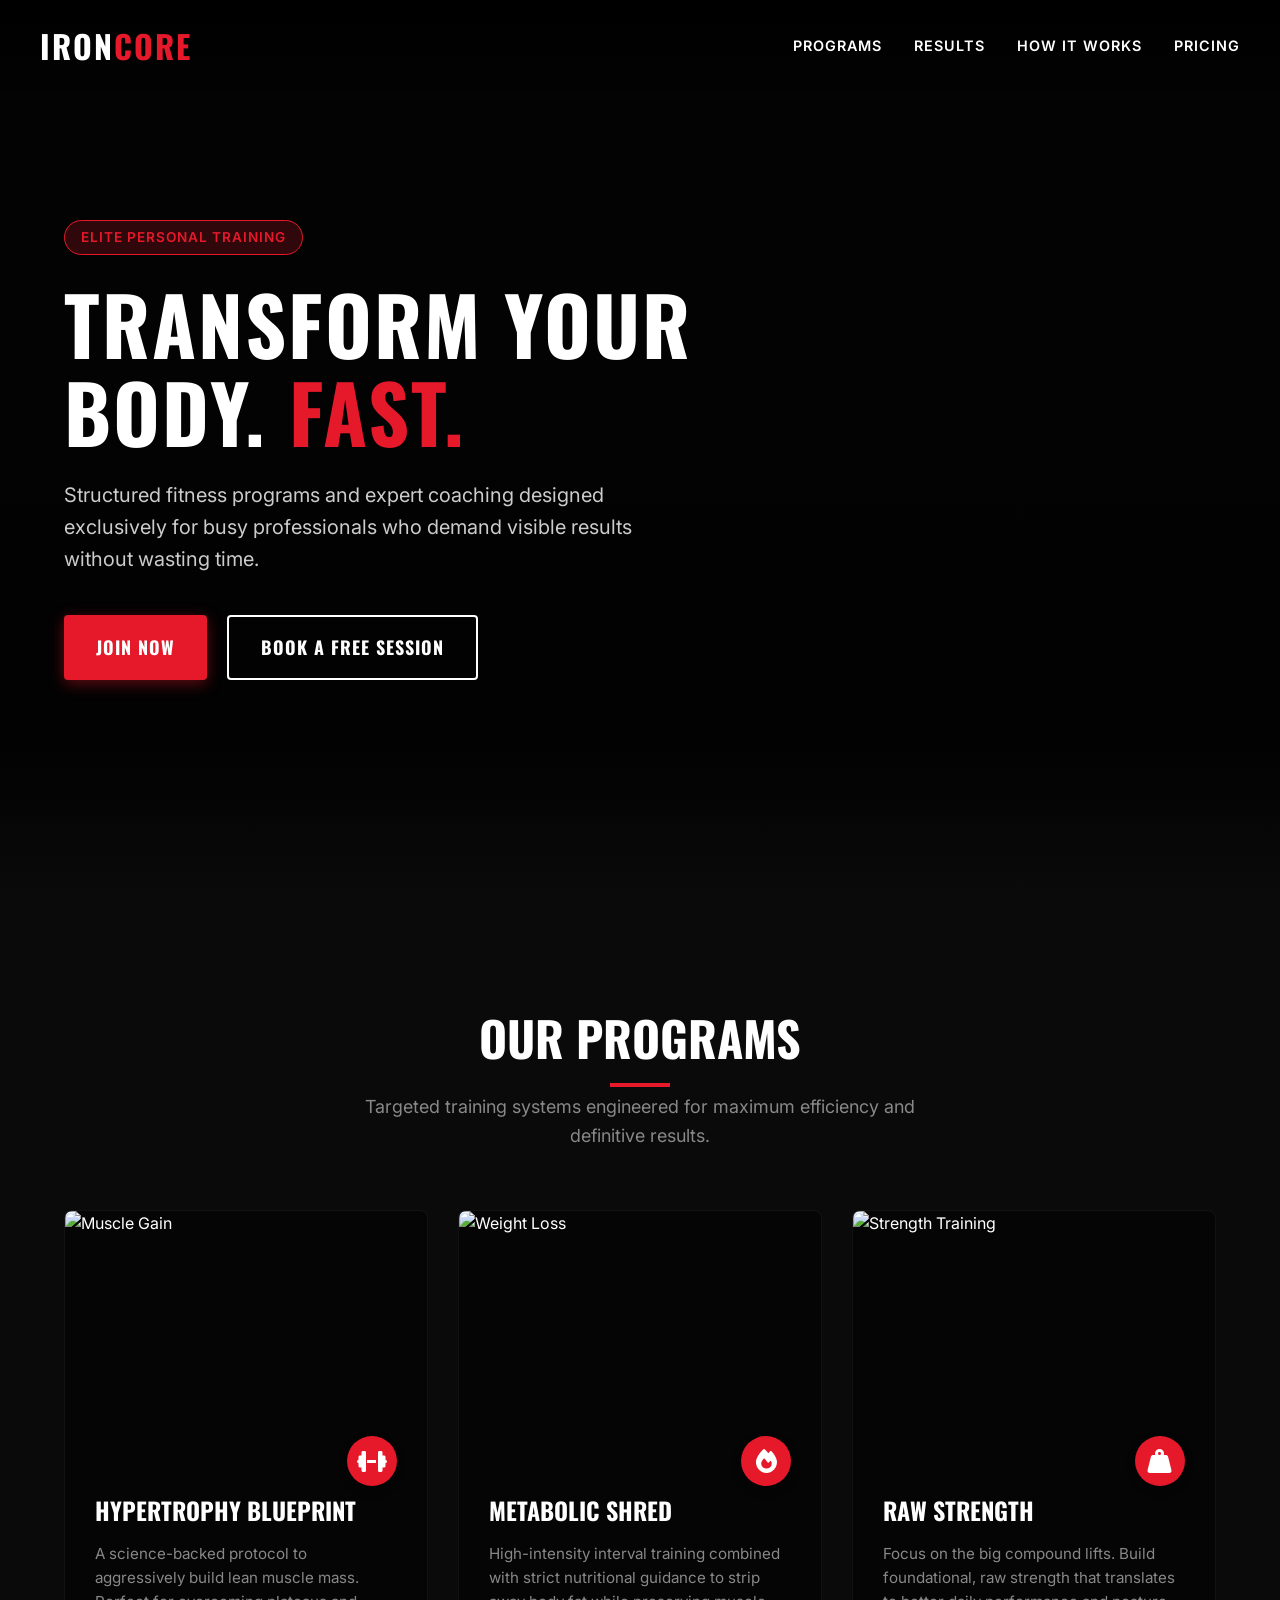
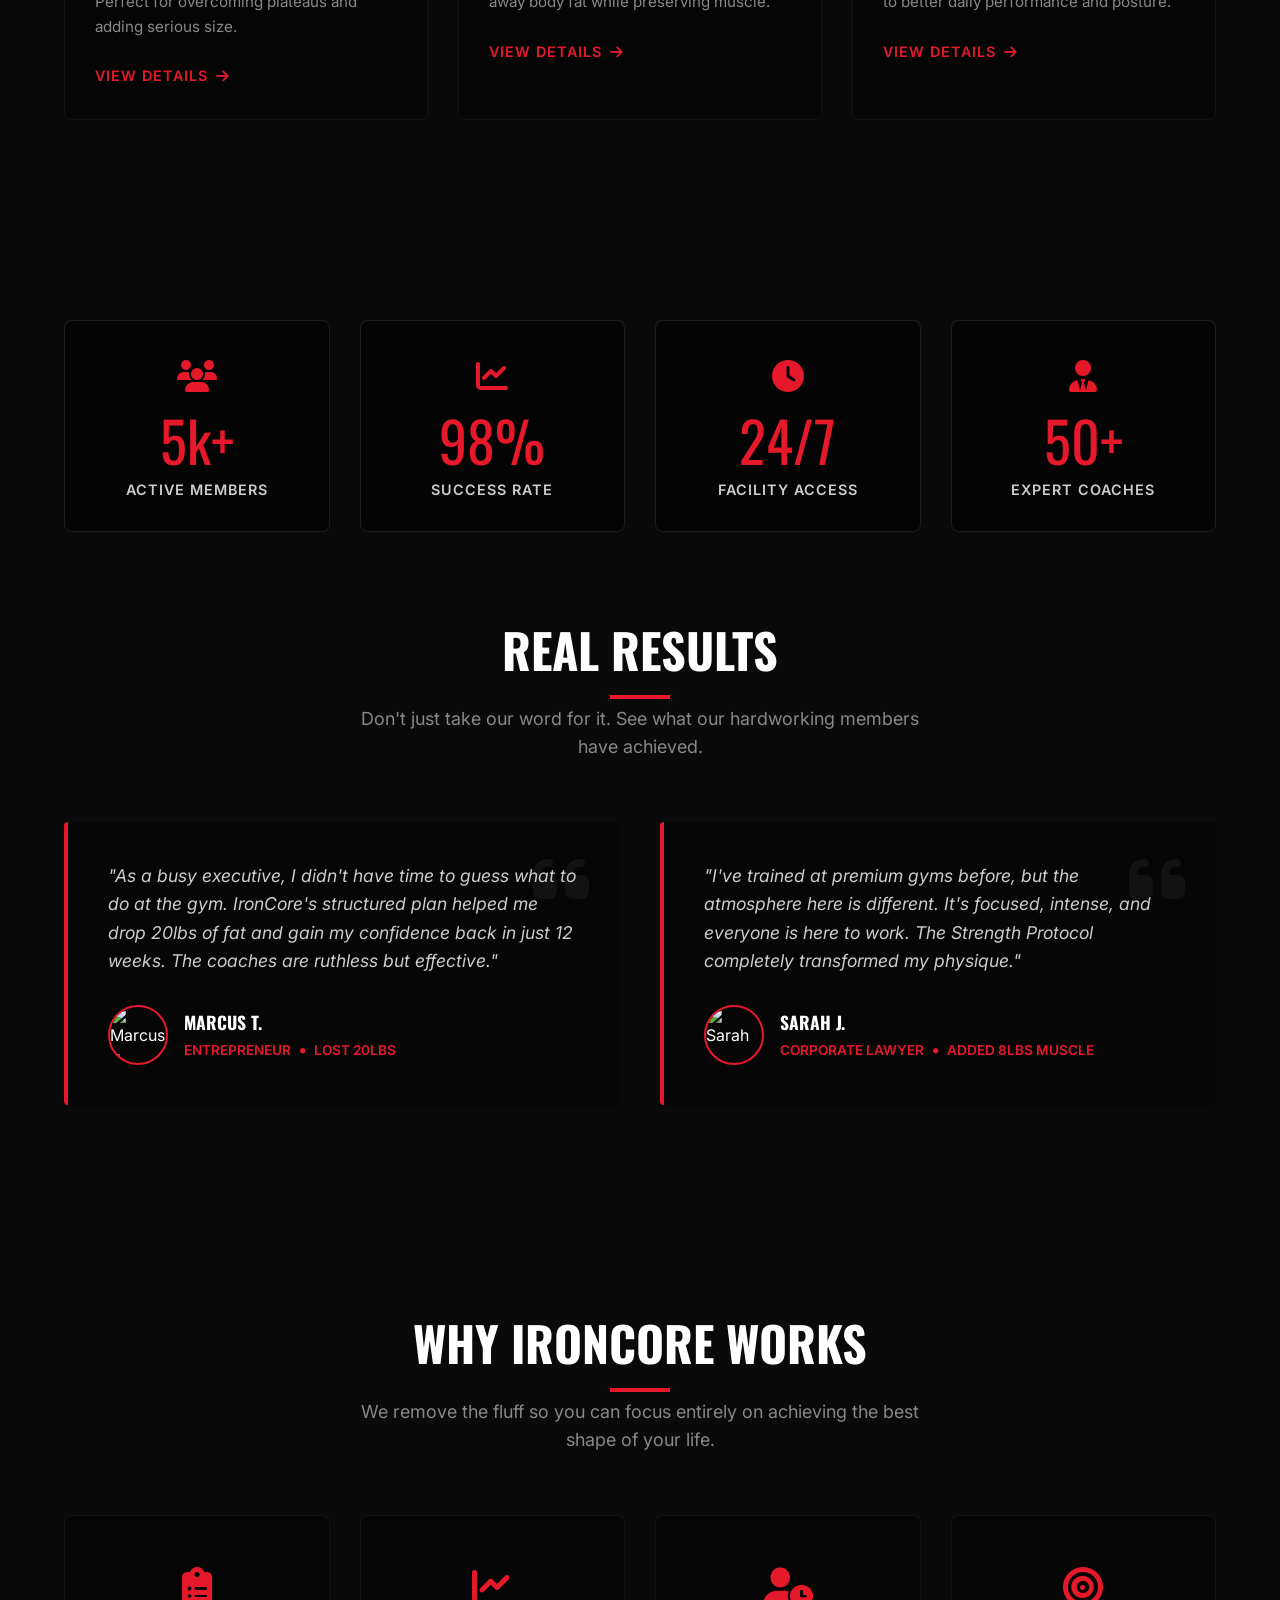
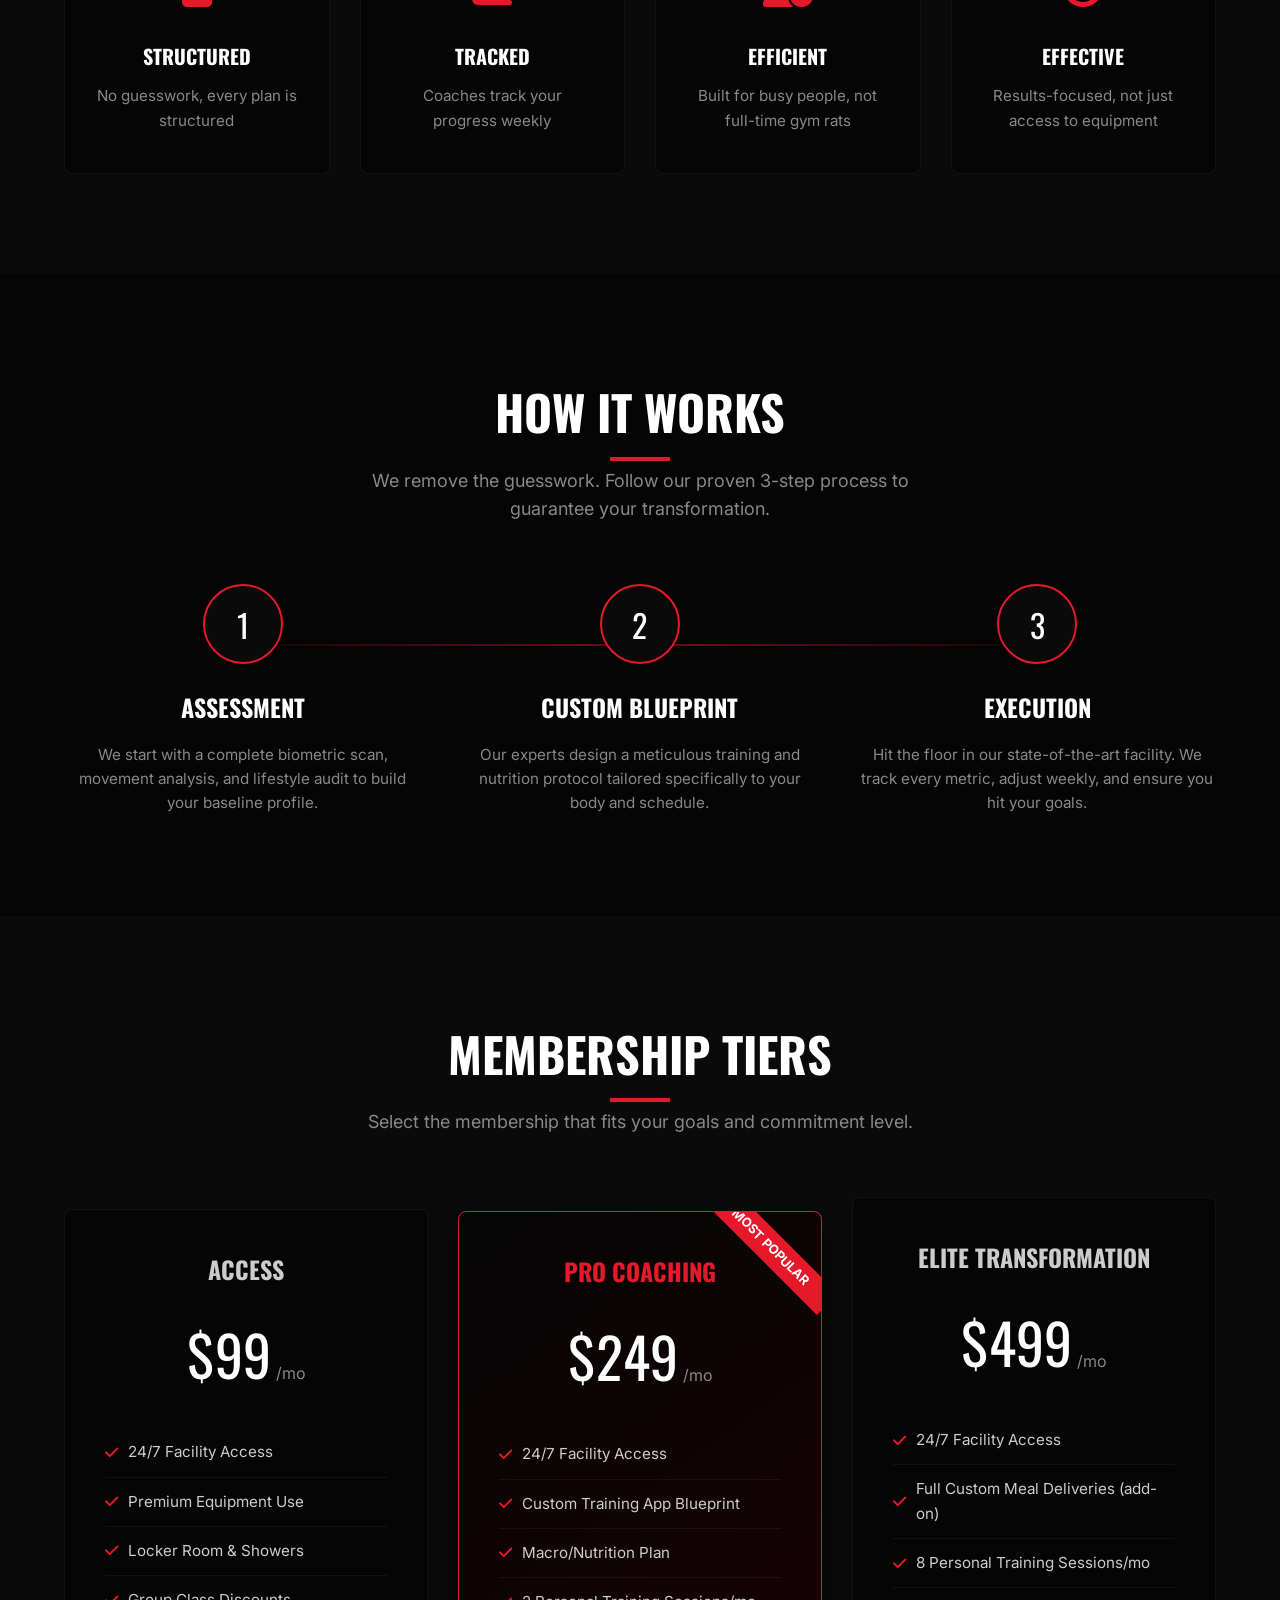
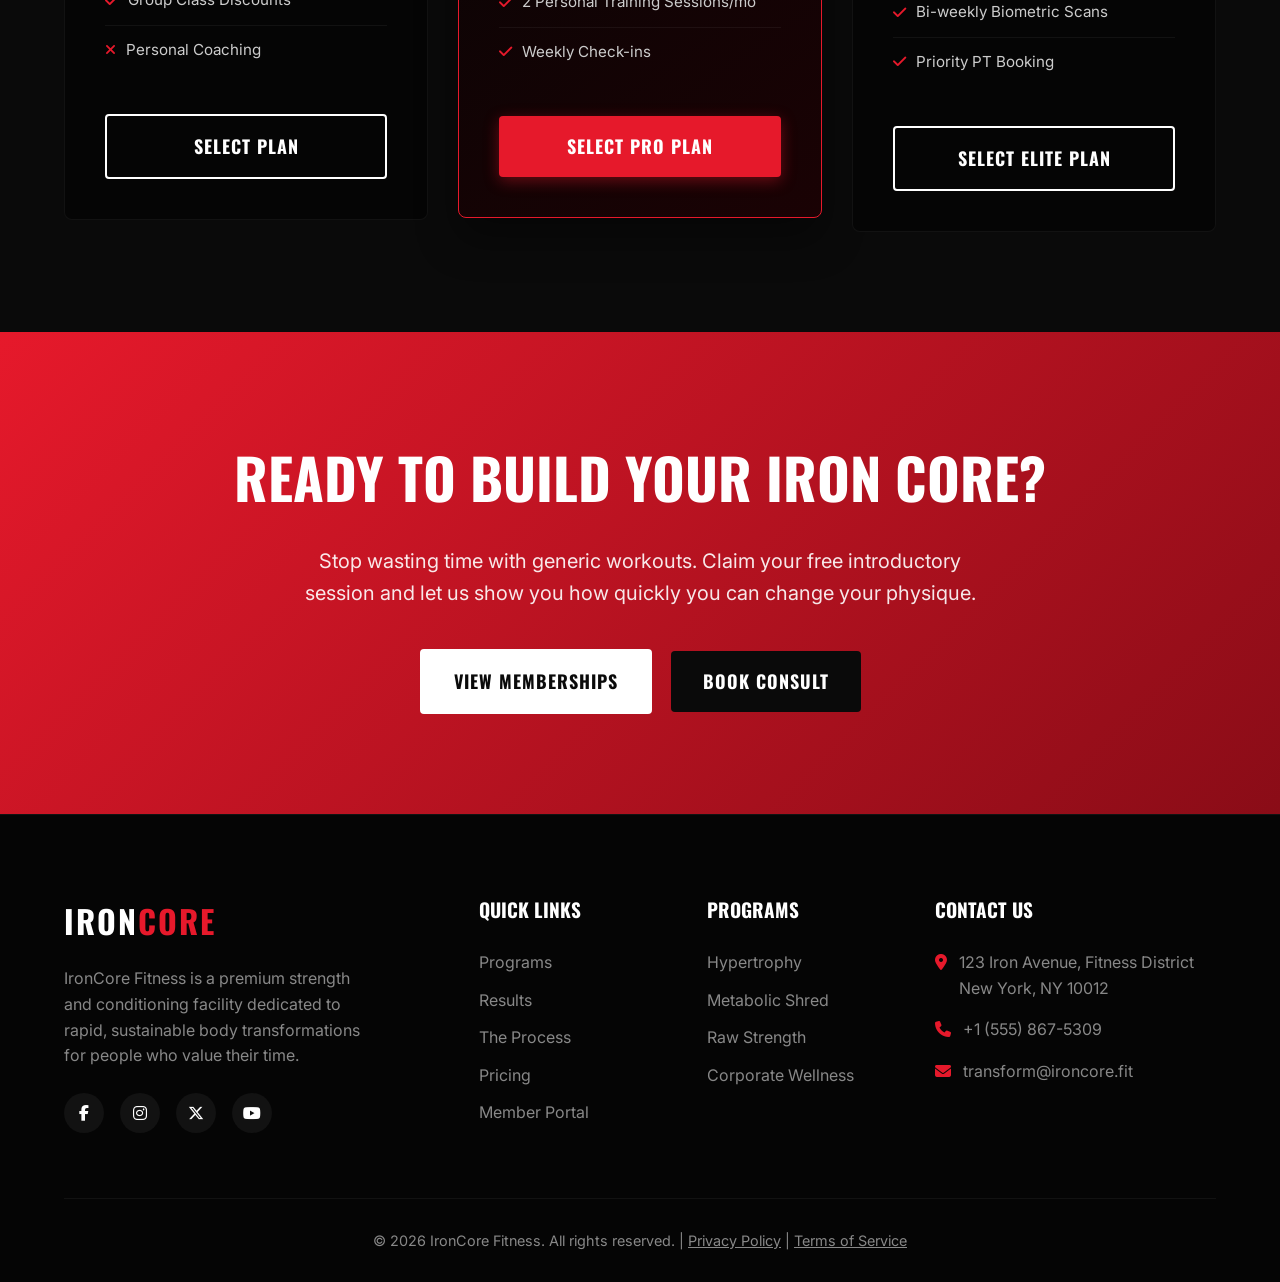
==== commit ccf30164: "refactor: update logo navigation links, add external social media attributes, and standardize client" ====
--- a/index.html
+++ b/index.html
@@ -24,7 +24,7 @@
     <!-- Navigation -->
     <header id="header">
         <div class="container nav-container">
-            <a href="#" class="logo">Iron<span>Core</span></a>
+            <a href="index.html" class="logo">Iron<span>Core</span></a>
 
             <button class="mobile-menu-btn" id="mobileMenuBtn">
                 <i class="fa-solid fa-bars"></i>
@@ -157,7 +157,7 @@
                         <img src="https://randomuser.me/api/portraits/men/32.jpg" alt="Marcus T." class="client-img">
                         <div class="client-details">
                             <h4>Marcus T.</h4>
-                            <p>Entrepreneur â€¢ Lost 20lbs</p>
+                            <p>Entrepreneur <i class="fa-solid fa-circle" style="font-size: 0.4em; vertical-align: middle; margin: 0 6px; color: var(--primary-red);"></i> Lost 20lbs</p>
                         </div>
                     </div>
                 </div>
@@ -171,7 +171,7 @@
                         <img src="https://randomuser.me/api/portraits/women/44.jpg" alt="Sarah J." class="client-img">
                         <div class="client-details">
                             <h4>Sarah J.</h4>
-                            <p>Corporate Lawyer â€¢ Added 8lbs Muscle</p>
+                            <p>Corporate Lawyer <i class="fa-solid fa-circle" style="font-size: 0.4em; vertical-align: middle; margin: 0 6px; color: var(--primary-red);"></i> Added 8lbs Muscle</p>
                         </div>
                     </div>
                 </div>
@@ -316,14 +316,14 @@
         <div class="container">
             <div class="footer-grid">
                 <div>
-                    <a href="#" class="logo footer-logo">Iron<span>Core</span></a>
+                    <a href="index.html" class="logo footer-logo">Iron<span>Core</span></a>
                     <p class="footer-about">IronCore Fitness is a premium strength and conditioning facility dedicated
                         to rapid, sustainable body transformations for people who value their time.</p>
                     <div class="social-links">
-                        <a href="https://facebook.com"><i class="fa-brands fa-facebook-f"></i></a>
-                        <a href="https://instagram.com"><i class="fa-brands fa-instagram"></i></a>
-                        <a href="https://twitter.com"><i class="fa-brands fa-x-twitter"></i></a>
-                        <a href="https://youtube.com"><i class="fa-brands fa-youtube"></i></a>
+                        <a href="https://facebook.com" target="_blank" rel="noopener noreferrer"><i class="fa-brands fa-facebook-f"></i></a>
+                        <a href="https://instagram.com" target="_blank" rel="noopener noreferrer"><i class="fa-brands fa-instagram"></i></a>
+                        <a href="https://twitter.com" target="_blank" rel="noopener noreferrer"><i class="fa-brands fa-x-twitter"></i></a>
+                        <a href="https://youtube.com" target="_blank" rel="noopener noreferrer"><i class="fa-brands fa-youtube"></i></a>
                     </div>
                 </div>
 
--- a/style.css
+++ b/style.css
@@ -11,6 +11,7 @@
             --font-heading: 'Oswald', sans-serif;
             --font-body: 'Inter', sans-serif;
             --transition: all 0.3s cubic-bezier(0.25, 0.8, 0.25, 1);
+            color-scheme: dark;
         }
 
         /* Reset & Base Styles */
@@ -139,7 +140,7 @@
         }
 
         /* Header Navigation */
-        header {
+        #header {
             position: fixed;
             top: 0;
             left: 0;
@@ -149,7 +150,7 @@
             background: linear-gradient(to bottom, rgba(0,0,0,0.9), transparent);
         }
 
-        header.scrolled {
+        #header.scrolled {
             background-color: rgba(5, 5, 5, 0.95);
             backdrop-filter: blur(10px);
             box-shadow: 0 4px 20px rgba(0,0,0,0.5);
@@ -164,7 +165,7 @@
             transition: padding 0.3s ease;
         }
 
-        header.scrolled .nav-container {
+        #header.scrolled .nav-container {
             padding: 10px 0;
         }
 
@@ -846,7 +847,8 @@
             border-color: var(--primary-red);
             box-shadow: 0 0 0 2px rgba(230, 25, 43, 0.2);
         }
-        
+
+
         select.form-control {
             appearance: none;
             background-image: url("data:image/svg+xml;charset=US-ASCII,%3Csvg%20xmlns%3D%22http%3A%2F%2Fwww.w3.org%2F2000%2Fsvg%22%20width%3D%22292.4%22%20height%3D%22292.4%22%3E%3Cpath%20fill%3D%22%23CCCCCC%22%20d%3D%22M287%2069.4a17.6%2017.6%200%200%200-13-5.4H18.4c-5%200-9.3%201.8-12.9%205.4A17.6%2017.6%200%200%200%200%2082.2c0%205%201.8%209.3%205.4%2012.9l128%20127.9c3.6%203.6%207.8%205.4%2012.8%205.4s9.2-1.8%2012.8-5.4L287%2095c3.5-3.5%205.4-7.8%205.4-12.8%200-5-1.9-9.2-5.4-12.8z%22%2F%3E%3C%2Fsvg%3E");
